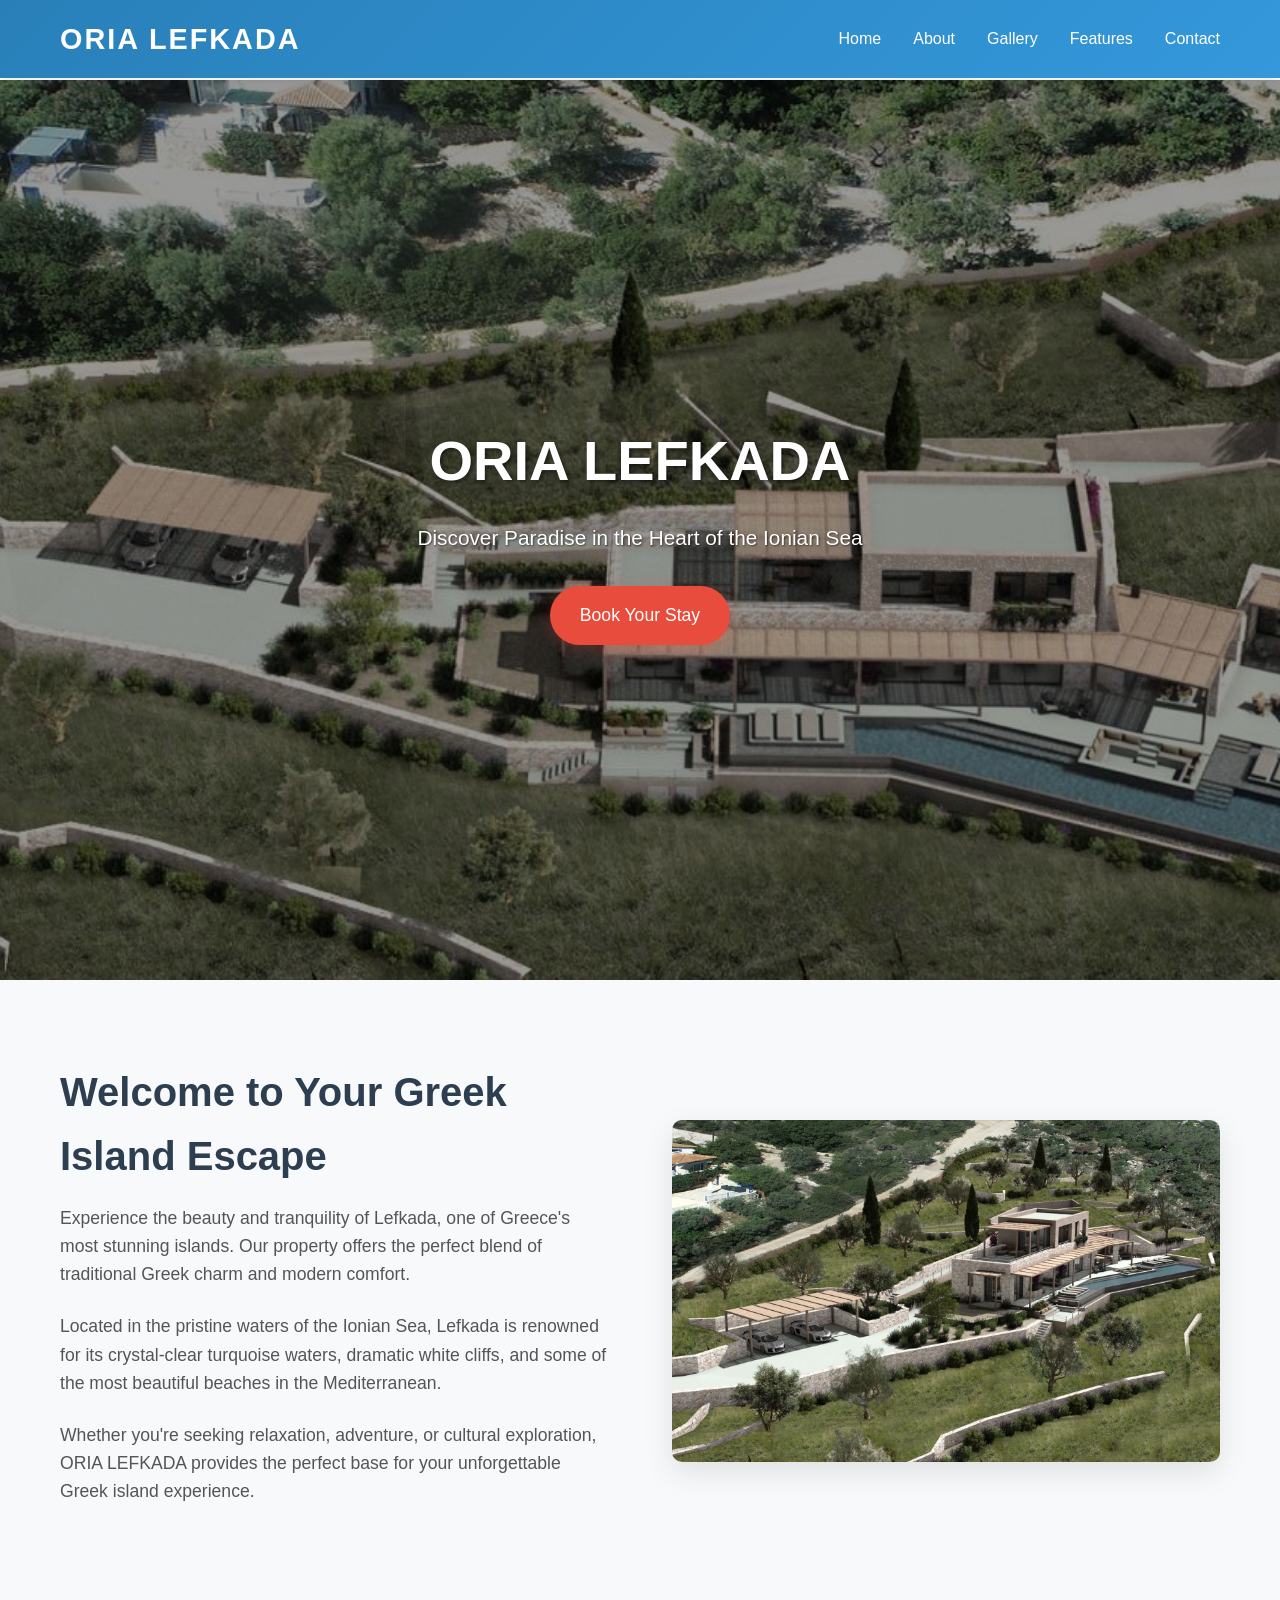
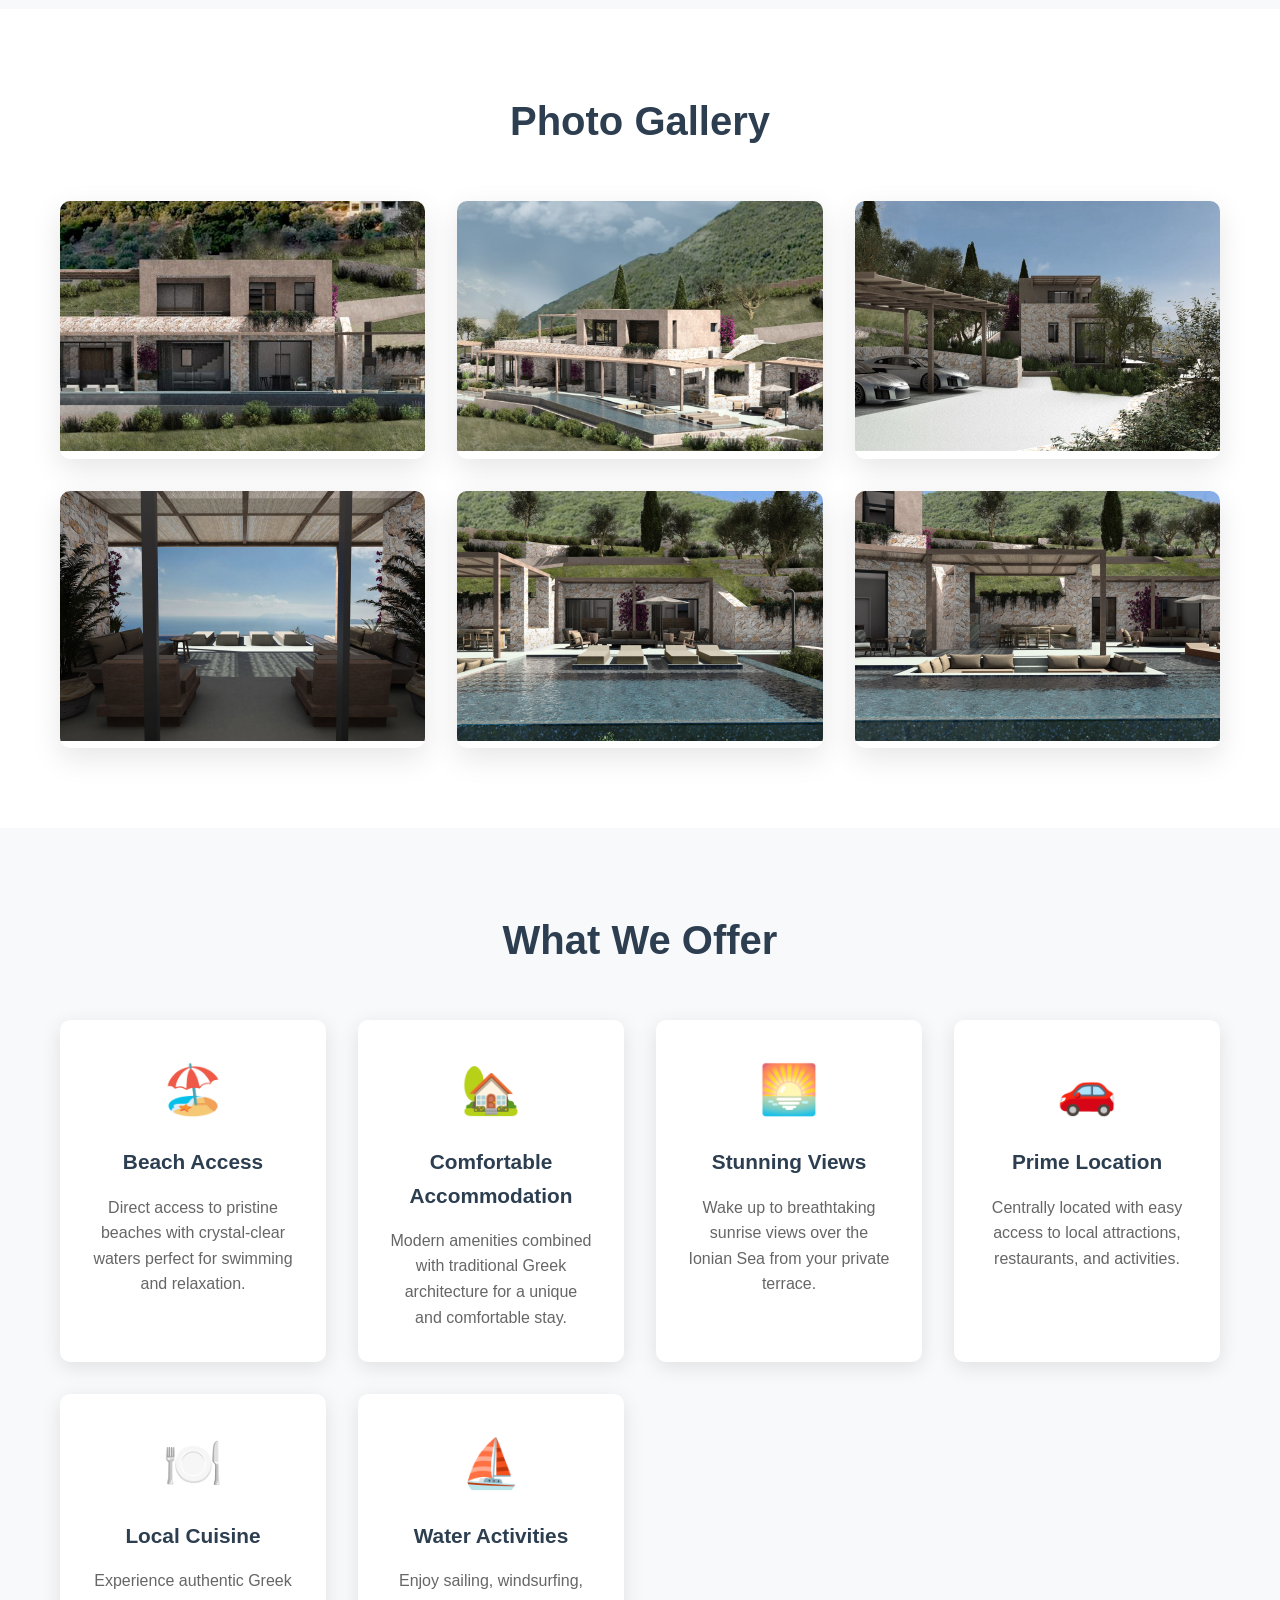
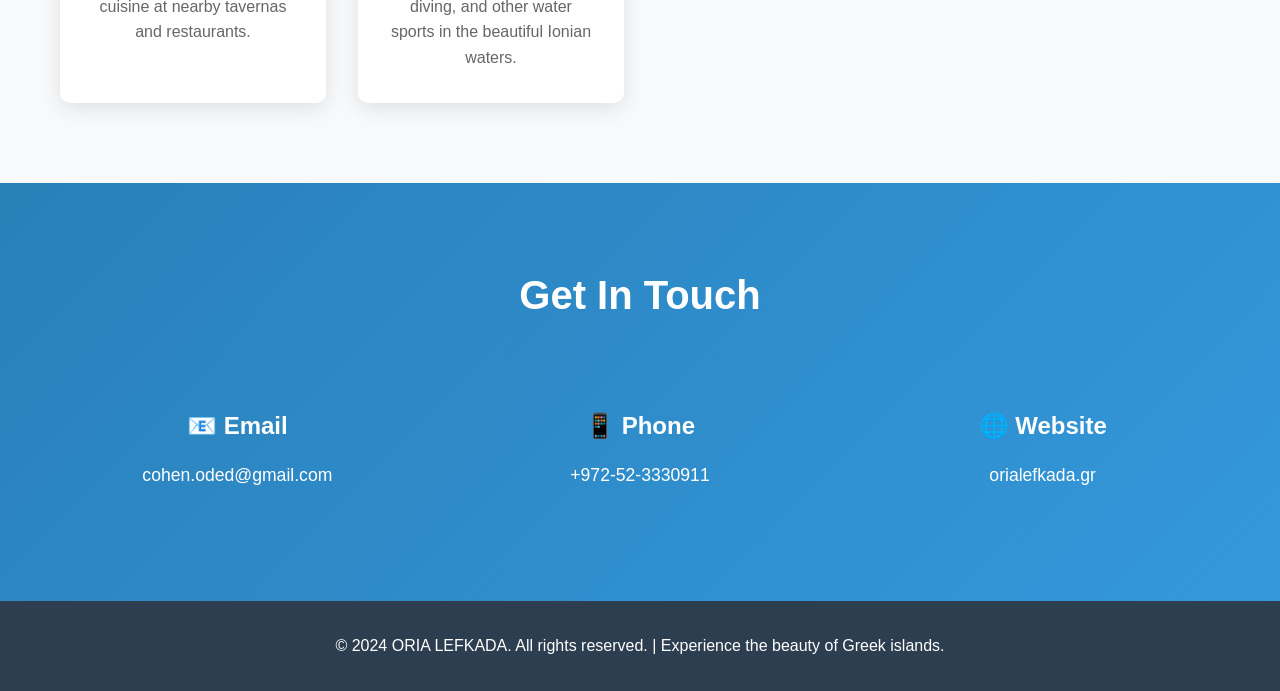
==== index.html @ 47e0e0fc "Added site" ====
<!DOCTYPE html>
<html lang="en">
<head>
    <meta charset="UTF-8">
    <meta name="viewport" content="width=device-width, initial-scale=1.0">
    <title>ORIA LEFKADA - Your Dream Greek Island Getaway</title>
    <style>
        * {
            margin: 0;
            padding: 0;
            box-sizing: border-box;
        }

        body {
            font-family: 'Arial', sans-serif;
            line-height: 1.6;
            color: #333;
        }

        .container {
            max-width: 1200px;
            margin: 0 auto;
            padding: 0 20px;
        }

        /* Header */
        header {
            background: linear-gradient(135deg, #2980b9, #3498db);
            color: white;
            padding: 1rem 0;
            position: fixed;
            width: 100%;
            top: 0;
            z-index: 1000;
            box-shadow: 0 2px 10px rgba(0,0,0,0.1);
        }

        nav {
            display: flex;
            justify-content: space-between;
            align-items: center;
        }

        .logo {
            font-size: 1.8rem;
            font-weight: bold;
            letter-spacing: 2px;
        }

        .nav-links {
            display: flex;
            list-style: none;
            gap: 2rem;
        }

        .nav-links a {
            color: white;
            text-decoration: none;
            transition: opacity 0.3s;
        }

        .nav-links a:hover {
            opacity: 0.8;
        }

        /* Hero Section */
        .hero {
            background: linear-gradient(rgba(0,0,0,0.4), rgba(0,0,0,0.4)), url('images/Image1.jpg');
            background-size: cover;
            background-position: center;
            height: 100vh;
            display: flex;
            align-items: center;
            justify-content: center;
            text-align: center;
            color: white;
            margin-top: 80px;
        }

        .hero-content h1 {
            font-size: 3.5rem;
            margin-bottom: 1rem;
            text-shadow: 2px 2px 4px rgba(0,0,0,0.5);
        }

        .hero-content p {
            font-size: 1.3rem;
            margin-bottom: 2rem;
            text-shadow: 1px 1px 2px rgba(0,0,0,0.5);
        }

        .cta-button {
            display: inline-block;
            background: #e74c3c;
            color: white;
            padding: 15px 30px;
            text-decoration: none;
            border-radius: 50px;
            font-size: 1.1rem;
            transition: all 0.3s;
            box-shadow: 0 4px 15px rgba(231, 76, 60, 0.3);
        }

        .cta-button:hover {
            background: #c0392b;
            transform: translateY(-2px);
            box-shadow: 0 6px 20px rgba(231, 76, 60, 0.4);
        }

        /* About Section */
        .about {
            padding: 80px 0;
            background: #f8f9fa;
        }

        .about-content {
            display: grid;
            grid-template-columns: 1fr 1fr;
            gap: 4rem;
            align-items: center;
        }

        .about-text h2 {
            font-size: 2.5rem;
            margin-bottom: 1rem;
            color: #2c3e50;
        }

        .about-text p {
            font-size: 1.1rem;
            margin-bottom: 1.5rem;
            color: #555;
        }

        .about-image img {
            width: 100%;
            border-radius: 10px;
            box-shadow: 0 10px 30px rgba(0,0,0,0.1);
        }

        /* Gallery Section */
        .gallery {
            padding: 80px 0;
        }

        .gallery h2 {
            text-align: center;
            font-size: 2.5rem;
            margin-bottom: 3rem;
            color: #2c3e50;
        }

        .gallery-grid {
            display: grid;
            grid-template-columns: repeat(auto-fit, minmax(300px, 1fr));
            gap: 2rem;
        }

        .gallery-item {
            position: relative;
            overflow: hidden;
            border-radius: 10px;
            box-shadow: 0 10px 30px rgba(0,0,0,0.1);
            transition: transform 0.3s;
        }

        .gallery-item:hover {
            transform: translateY(-5px);
        }

        .gallery-item img {
            width: 100%;
            height: 250px;
            object-fit: cover;
        }

        /* Features Section */
        .features {
            padding: 80px 0;
            background: #f8f9fa;
        }

        .features h2 {
            text-align: center;
            font-size: 2.5rem;
            margin-bottom: 3rem;
            color: #2c3e50;
        }

        .features-grid {
            display: grid;
            grid-template-columns: repeat(auto-fit, minmax(250px, 1fr));
            gap: 2rem;
        }

        .feature-card {
            text-align: center;
            padding: 2rem;
            background: white;
            border-radius: 10px;
            box-shadow: 0 5px 20px rgba(0,0,0,0.1);
            transition: transform 0.3s;
        }

        .feature-card:hover {
            transform: translateY(-5px);
        }

        .feature-icon {
            font-size: 3rem;
            margin-bottom: 1rem;
        }

        .feature-card h3 {
            font-size: 1.3rem;
            margin-bottom: 1rem;
            color: #2c3e50;
        }

        .feature-card p {
            color: #666;
        }

        /* Contact Section */
        .contact {
            padding: 80px 0;
            background: linear-gradient(135deg, #2980b9, #3498db);
            color: white;
        }

        .contact h2 {
            text-align: center;
            font-size: 2.5rem;
            margin-bottom: 3rem;
        }

        .contact-content {
            display: grid;
            grid-template-columns: repeat(auto-fit, minmax(300px, 1fr));
            gap: 3rem;
            text-align: center;
        }

        .contact-item {
            padding: 2rem;
        }

        .contact-item h3 {
            font-size: 1.5rem;
            margin-bottom: 1rem;
        }

        .contact-item p {
            font-size: 1.1rem;
        }

        .contact-item a {
            color: white;
            text-decoration: none;
        }

        .contact-item a:hover {
            text-decoration: underline;
        }

        /* Footer */
        footer {
            background: #2c3e50;
            color: white;
            text-align: center;
            padding: 2rem 0;
        }

        /* Responsive Design */
        @media (max-width: 768px) {
            .nav-links {
                display: none;
            }

            .hero-content h1 {
                font-size: 2.5rem;
            }

            .hero-content p {
                font-size: 1.1rem;
            }

            .about-content {
                grid-template-columns: 1fr;
                gap: 2rem;
            }

            .gallery-grid {
                grid-template-columns: 1fr;
            }

            .features-grid {
                grid-template-columns: 1fr;
            }

            .contact-content {
                grid-template-columns: 1fr;
            }
        }

        /* Smooth Scrolling */
        html {
            scroll-behavior: smooth;
        }
    </style>
</head>
<body>
    <!-- Header -->
    <header>
        <nav class="container">
            <div class="logo">ORIA LEFKADA</div>
            <ul class="nav-links">
                <li><a href="#home">Home</a></li>
                <li><a href="#about">About</a></li>
                <li><a href="#gallery">Gallery</a></li>
                <li><a href="#features">Features</a></li>
                <li><a href="#contact">Contact</a></li>
            </ul>
        </nav>
    </header>

    <!-- Hero Section -->
    <section id="home" class="hero">
        <div class="hero-content">
            <h1>ORIA LEFKADA</h1>
            <p>Discover Paradise in the Heart of the Ionian Sea</p>
            <a href="#contact" class="cta-button">Book Your Stay</a>
        </div>
    </section>

    <!-- About Section -->
    <section id="about" class="about">
        <div class="container">
            <div class="about-content">
                <div class="about-text">
                    <h2>Welcome to Your Greek Island Escape</h2>
                    <p>Experience the beauty and tranquility of Lefkada, one of Greece's most stunning islands. Our property offers the perfect blend of traditional Greek charm and modern comfort.</p>
                    <p>Located in the pristine waters of the Ionian Sea, Lefkada is renowned for its crystal-clear turquoise waters, dramatic white cliffs, and some of the most beautiful beaches in the Mediterranean.</p>
                    <p>Whether you're seeking relaxation, adventure, or cultural exploration, ORIA LEFKADA provides the perfect base for your unforgettable Greek island experience.</p>
                </div>
                <div class="about-image">
                    <img src="images/Image2.jpg" alt="Beautiful view of Lefkada">
                </div>
            </div>
        </div>
    </section>

    <!-- Gallery Section -->
    <section id="gallery" class="gallery">
        <div class="container">
            <h2>Photo Gallery</h2>
            <div class="gallery-grid">
                <div class="gallery-item">
                    <img src="images/Image3.jpg" alt="Property exterior">
                </div>
                <div class="gallery-item">
                    <img src="images/Image4.jpg" alt="Interior view">
                </div>
                <div class="gallery-item">
                    <img src="images/Image5.jpg" alt="Beach view">
                </div>
                <div class="gallery-item">
                    <img src="images/Image6.jpg" alt="Sunset view">
                </div>
                <div class="gallery-item">
                    <img src="images/Image7.jpg" alt="Terrace area">
                </div>
                <div class="gallery-item">
                    <img src="images/Image8.jpg" alt="Local attractions">
                </div>
            </div>
        </div>
    </section>

    <!-- Features Section -->
    <section id="features" class="features">
        <div class="container">
            <h2>What We Offer</h2>
            <div class="features-grid">
                <div class="feature-card">
                    <div class="feature-icon">🏖️</div>
                    <h3>Beach Access</h3>
                    <p>Direct access to pristine beaches with crystal-clear waters perfect for swimming and relaxation.</p>
                </div>
                <div class="feature-card">
                    <div class="feature-icon">🏡</div>
                    <h3>Comfortable Accommodation</h3>
                    <p>Modern amenities combined with traditional Greek architecture for a unique and comfortable stay.</p>
                </div>
                <div class="feature-card">
                    <div class="feature-icon">🌅</div>
                    <h3>Stunning Views</h3>
                    <p>Wake up to breathtaking sunrise views over the Ionian Sea from your private terrace.</p>
                </div>
                <div class="feature-card">
                    <div class="feature-icon">🚗</div>
                    <h3>Prime Location</h3>
                    <p>Centrally located with easy access to local attractions, restaurants, and activities.</p>
                </div>
                <div class="feature-card">
                    <div class="feature-icon">🍽️</div>
                    <h3>Local Cuisine</h3>
                    <p>Experience authentic Greek cuisine at nearby tavernas and restaurants.</p>
                </div>
                <div class="feature-card">
                    <div class="feature-icon">⛵</div>
                    <h3>Water Activities</h3>
                    <p>Enjoy sailing, windsurfing, diving, and other water sports in the beautiful Ionian waters.</p>
                </div>
            </div>
        </div>
    </section>

    <!-- Contact Section -->
    <section id="contact" class="contact">
        <div class="container">
            <h2>Get In Touch</h2>
            <div class="contact-content">
                <div class="contact-item">
                    <h3>📧 Email</h3>
                    <p><a href="mailto:cohen.oded@gmail.com">cohen.oded@gmail.com</a></p>
                </div>
                <div class="contact-item">
                    <h3>📱 Phone</h3>
                    <p><a href="tel:+972523330911">+972-52-3330911</a></p>
                </div>
                <div class="contact-item">
                    <h3>🌐 Website</h3>
                    <p><a href="https://orialefkada.gr">orialefkada.gr</a></p>
                </div>
            </div>
        </div>
    </section>

    <!-- Footer -->
    <footer>
        <div class="container">
            <p>&copy; 2024 ORIA LEFKADA. All rights reserved. | Experience the beauty of Greek islands.</p>
        </div>
    </footer>

    <script>
        // Smooth scrolling for navigation links
        document.querySelectorAll('a[href^="#"]').forEach(anchor => {
            anchor.addEventListener('click', function (e) {
                e.preventDefault();
                document.querySelector(this.getAttribute('href')).scrollIntoView({
                    behavior: 'smooth'
                });
            });
        });

        // Add scroll effect to header
        window.addEventListener('scroll', function() {
            const header = document.querySelector('header');
            if (window.scrollY > 100) {
                header.style.background = 'rgba(41, 128, 185, 0.95)';
            } else {
                header.style.background = 'linear-gradient(135deg, #2980b9, #3498db)';
            }
        });
    </script>
</body>
</html>
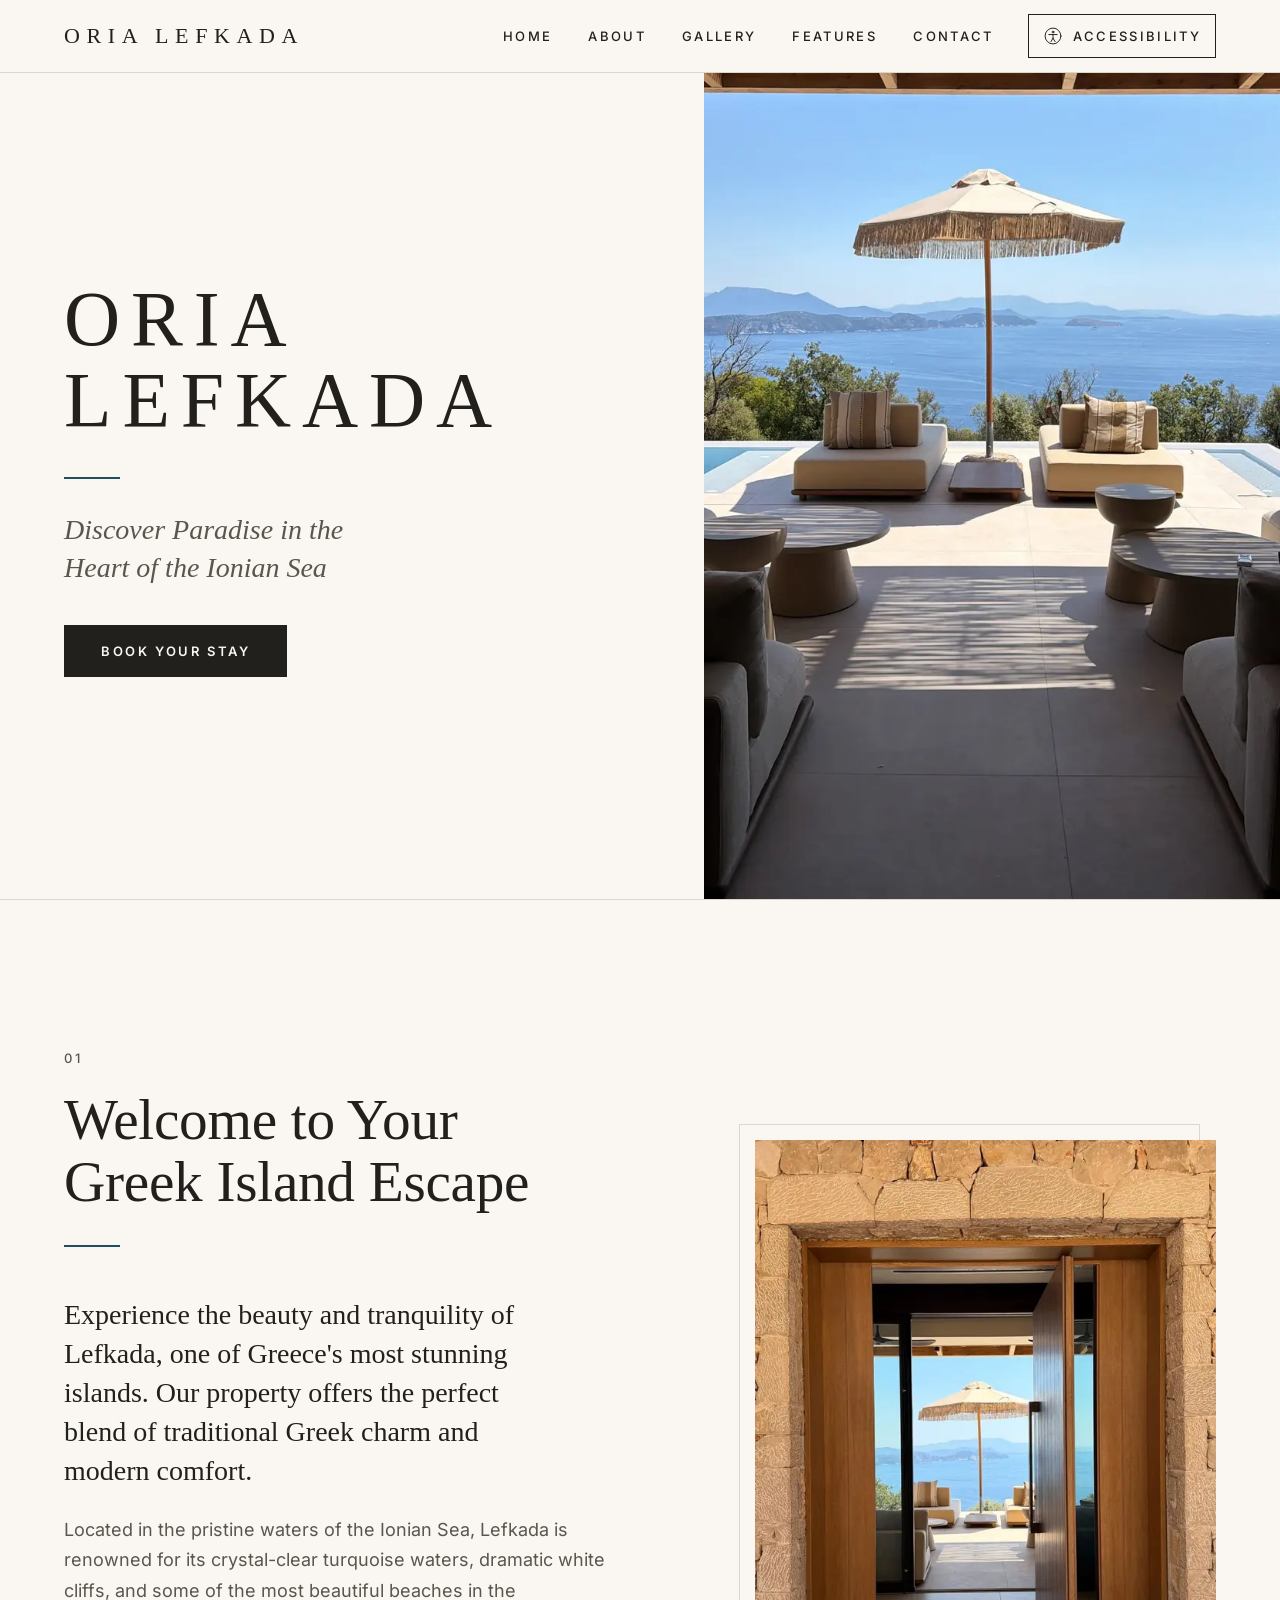
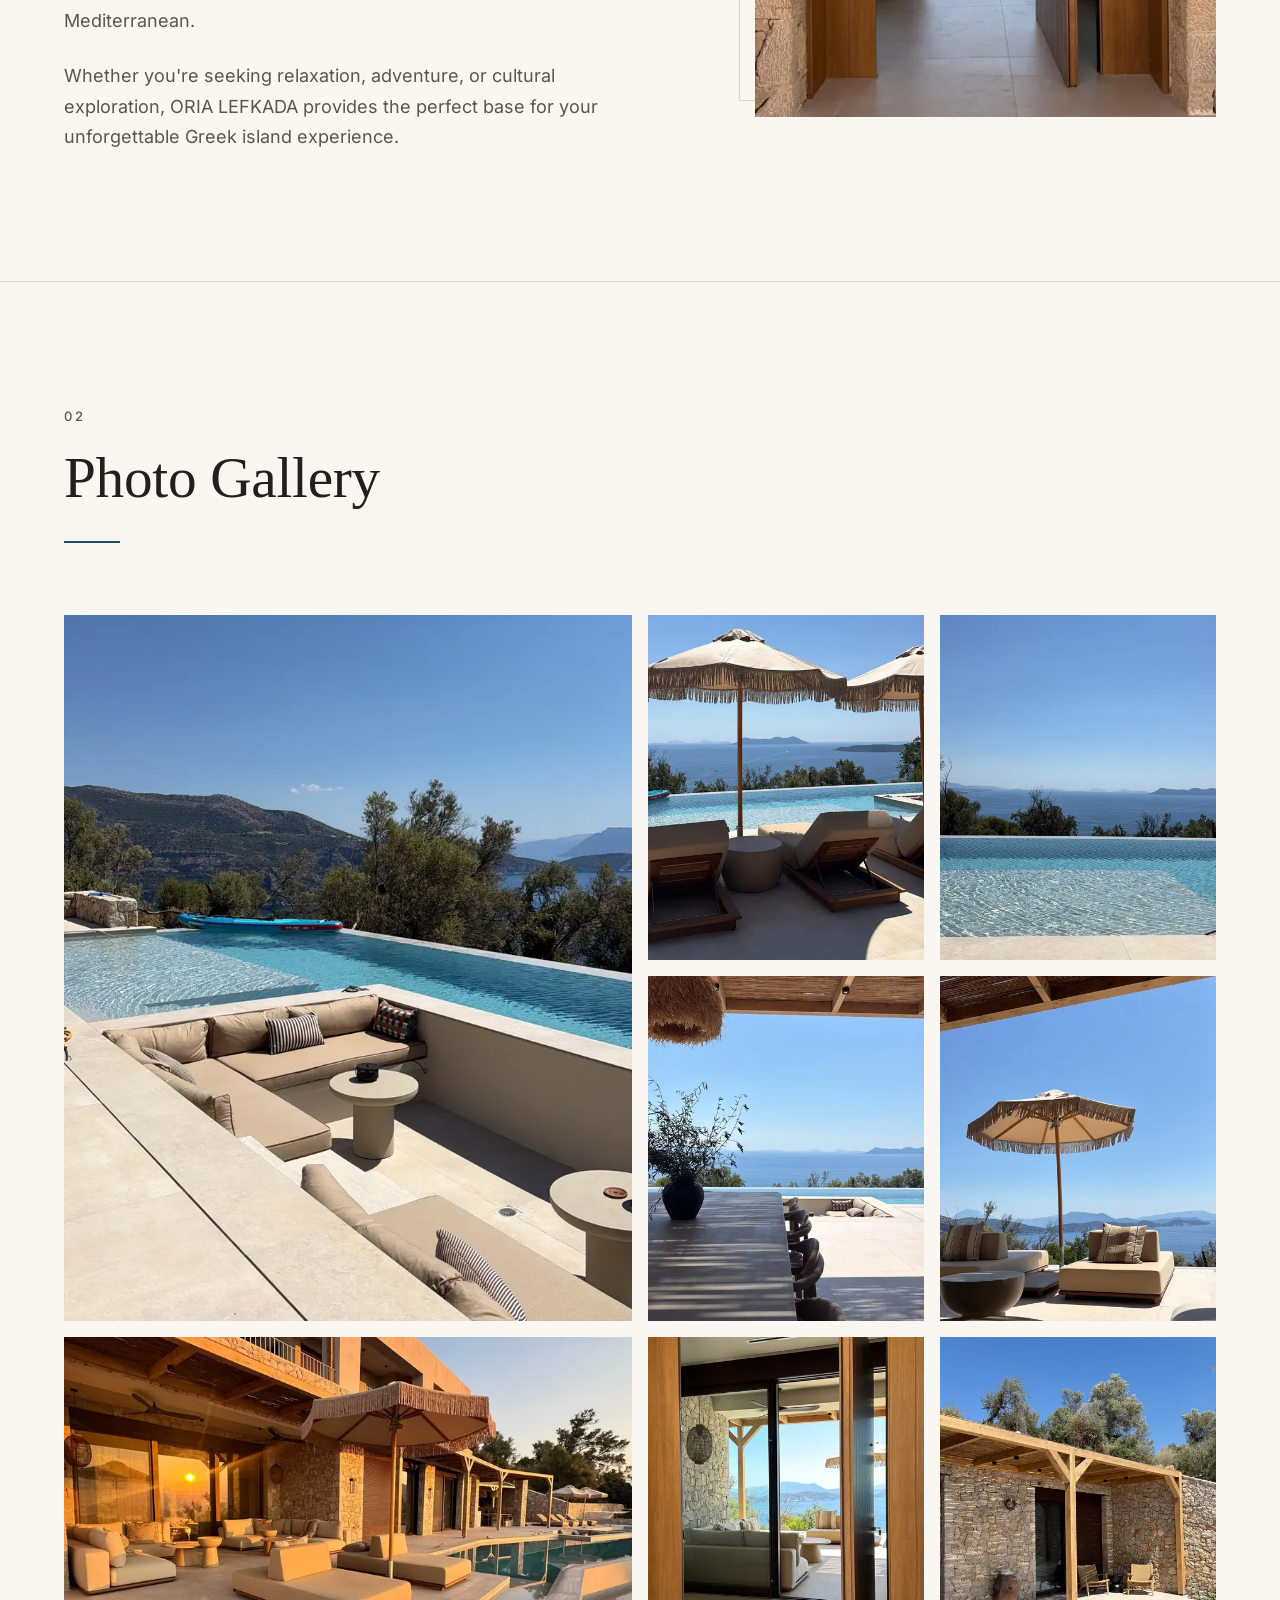
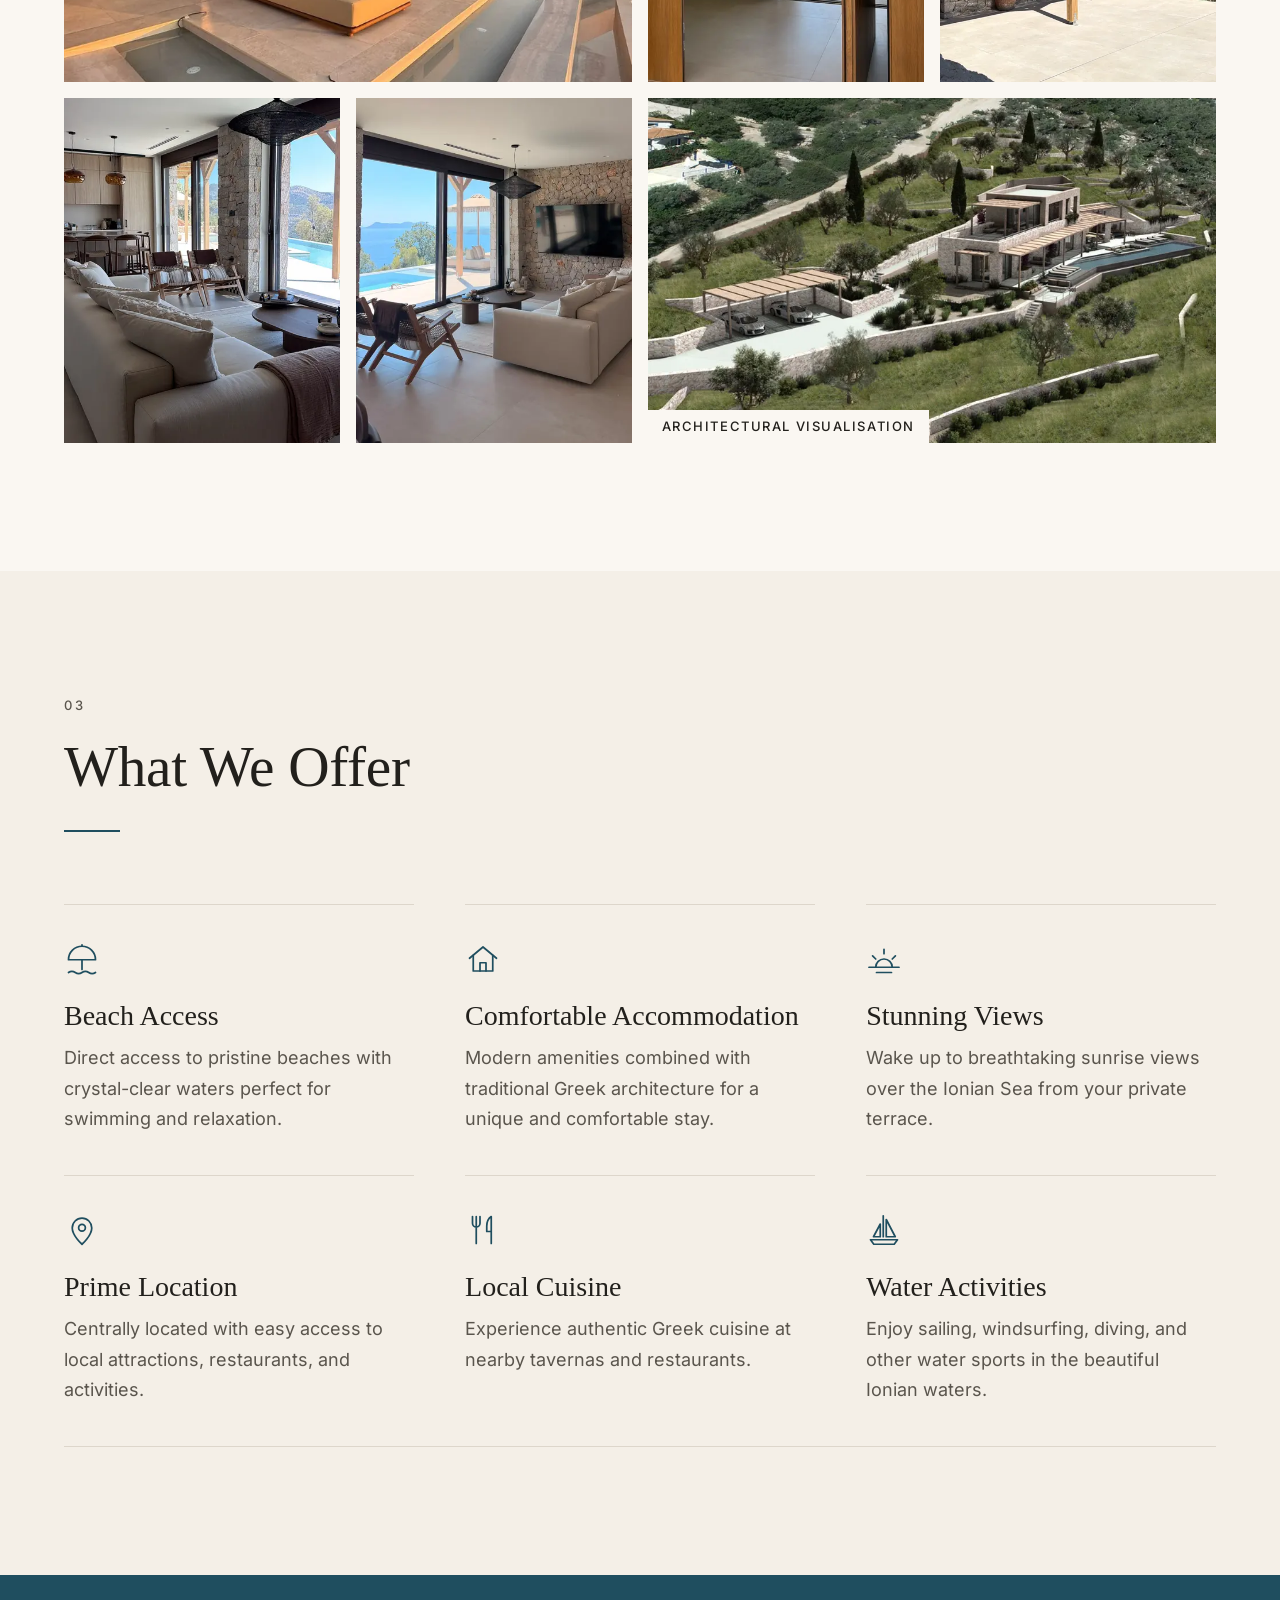
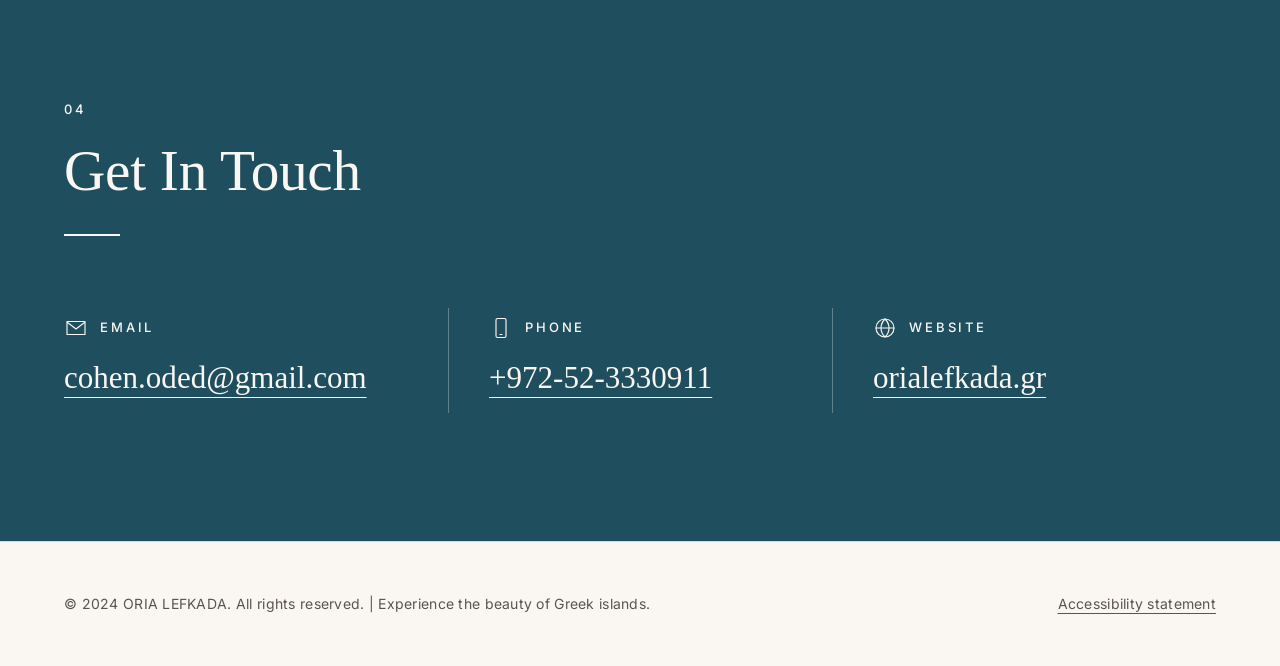
==== commit c09d6feb: "Redesign site and make it WCAG 2.1 AA accessible Visual redesign (editorial look, split hero) using " ====
--- a/index.html
+++ b/index.html
@@ -2,468 +2,432 @@
 <html lang="en">
 <head>
     <meta charset="UTF-8">
-    <meta name="viewport" content="width=device-width, initial-scale=1.0">
+    <meta name="viewport" content="width=device-width, initial-scale=1">
     <title>ORIA LEFKADA - Your Dream Greek Island Getaway</title>
-    <style>
-        * {
-            margin: 0;
-            padding: 0;
-            box-sizing: border-box;
-        }
-
-        body {
-            font-family: 'Arial', sans-serif;
-            line-height: 1.6;
-            color: #333;
-        }
-
-        .container {
-            max-width: 1200px;
-            margin: 0 auto;
-            padding: 0 20px;
-        }
-
-        /* Header */
-        header {
-            background: linear-gradient(135deg, #2980b9, #3498db);
-            color: white;
-            padding: 1rem 0;
-            position: fixed;
-            width: 100%;
-            top: 0;
-            z-index: 1000;
-            box-shadow: 0 2px 10px rgba(0,0,0,0.1);
-        }
-
-        nav {
-            display: flex;
-            justify-content: space-between;
-            align-items: center;
-        }
-
-        .logo {
-            font-size: 1.8rem;
-            font-weight: bold;
-            letter-spacing: 2px;
-        }
-
-        .nav-links {
-            display: flex;
-            list-style: none;
-            gap: 2rem;
-        }
-
-        .nav-links a {
-            color: white;
-            text-decoration: none;
-            transition: opacity 0.3s;
-        }
-
-        .nav-links a:hover {
-            opacity: 0.8;
-        }
-
-        /* Hero Section */
-        .hero {
-            background: linear-gradient(rgba(0,0,0,0.4), rgba(0,0,0,0.4)), url('images/Image1.jpg');
-            background-size: cover;
-            background-position: center;
-            height: 100vh;
-            display: flex;
-            align-items: center;
-            justify-content: center;
-            text-align: center;
-            color: white;
-            margin-top: 80px;
-        }
-
-        .hero-content h1 {
-            font-size: 3.5rem;
-            margin-bottom: 1rem;
-            text-shadow: 2px 2px 4px rgba(0,0,0,0.5);
-        }
-
-        .hero-content p {
-            font-size: 1.3rem;
-            margin-bottom: 2rem;
-            text-shadow: 1px 1px 2px rgba(0,0,0,0.5);
-        }
-
-        .cta-button {
-            display: inline-block;
-            background: #e74c3c;
-            color: white;
-            padding: 15px 30px;
-            text-decoration: none;
-            border-radius: 50px;
-            font-size: 1.1rem;
-            transition: all 0.3s;
-            box-shadow: 0 4px 15px rgba(231, 76, 60, 0.3);
-        }
-
-        .cta-button:hover {
-            background: #c0392b;
-            transform: translateY(-2px);
-            box-shadow: 0 6px 20px rgba(231, 76, 60, 0.4);
-        }
-
-        /* About Section */
-        .about {
-            padding: 80px 0;
-            background: #f8f9fa;
-        }
-
-        .about-content {
-            display: grid;
-            grid-template-columns: 1fr 1fr;
-            gap: 4rem;
-            align-items: center;
-        }
-
-        .about-text h2 {
-            font-size: 2.5rem;
-            margin-bottom: 1rem;
-            color: #2c3e50;
-        }
-
-        .about-text p {
-            font-size: 1.1rem;
-            margin-bottom: 1.5rem;
-            color: #555;
-        }
-
-        .about-image img {
-            width: 100%;
-            border-radius: 10px;
-            box-shadow: 0 10px 30px rgba(0,0,0,0.1);
-        }
-
-        /* Gallery Section */
-        .gallery {
-            padding: 80px 0;
-        }
-
-        .gallery h2 {
-            text-align: center;
-            font-size: 2.5rem;
-            margin-bottom: 3rem;
-            color: #2c3e50;
-        }
-
-        .gallery-grid {
-            display: grid;
-            grid-template-columns: repeat(auto-fit, minmax(300px, 1fr));
-            gap: 2rem;
-        }
-
-        .gallery-item {
-            position: relative;
-            overflow: hidden;
-            border-radius: 10px;
-            box-shadow: 0 10px 30px rgba(0,0,0,0.1);
-            transition: transform 0.3s;
-        }
-
-        .gallery-item:hover {
-            transform: translateY(-5px);
-        }
-
-        .gallery-item img {
-            width: 100%;
-            height: 250px;
-            object-fit: cover;
-        }
-
-        /* Features Section */
-        .features {
-            padding: 80px 0;
-            background: #f8f9fa;
-        }
-
-        .features h2 {
-            text-align: center;
-            font-size: 2.5rem;
-            margin-bottom: 3rem;
-            color: #2c3e50;
-        }
-
-        .features-grid {
-            display: grid;
-            grid-template-columns: repeat(auto-fit, minmax(250px, 1fr));
-            gap: 2rem;
-        }
-
-        .feature-card {
-            text-align: center;
-            padding: 2rem;
-            background: white;
-            border-radius: 10px;
-            box-shadow: 0 5px 20px rgba(0,0,0,0.1);
-            transition: transform 0.3s;
-        }
-
-        .feature-card:hover {
-            transform: translateY(-5px);
-        }
-
-        .feature-icon {
-            font-size: 3rem;
-            margin-bottom: 1rem;
-        }
-
-        .feature-card h3 {
-            font-size: 1.3rem;
-            margin-bottom: 1rem;
-            color: #2c3e50;
-        }
-
-        .feature-card p {
-            color: #666;
-        }
-
-        /* Contact Section */
-        .contact {
-            padding: 80px 0;
-            background: linear-gradient(135deg, #2980b9, #3498db);
-            color: white;
-        }
-
-        .contact h2 {
-            text-align: center;
-            font-size: 2.5rem;
-            margin-bottom: 3rem;
-        }
-
-        .contact-content {
-            display: grid;
-            grid-template-columns: repeat(auto-fit, minmax(300px, 1fr));
-            gap: 3rem;
-            text-align: center;
-        }
-
-        .contact-item {
-            padding: 2rem;
-        }
-
-        .contact-item h3 {
-            font-size: 1.5rem;
-            margin-bottom: 1rem;
-        }
-
-        .contact-item p {
-            font-size: 1.1rem;
-        }
-
-        .contact-item a {
-            color: white;
-            text-decoration: none;
-        }
-
-        .contact-item a:hover {
-            text-decoration: underline;
-        }
-
-        /* Footer */
-        footer {
-            background: #2c3e50;
-            color: white;
-            text-align: center;
-            padding: 2rem 0;
-        }
-
-        /* Responsive Design */
-        @media (max-width: 768px) {
-            .nav-links {
-                display: none;
-            }
-
-            .hero-content h1 {
-                font-size: 2.5rem;
-            }
-
-            .hero-content p {
-                font-size: 1.1rem;
-            }
-
-            .about-content {
-                grid-template-columns: 1fr;
-                gap: 2rem;
-            }
-
-            .gallery-grid {
-                grid-template-columns: 1fr;
-            }
-
-            .features-grid {
-                grid-template-columns: 1fr;
-            }
-
-            .contact-content {
-                grid-template-columns: 1fr;
-            }
-        }
-
-        /* Smooth Scrolling */
-        html {
-            scroll-behavior: smooth;
-        }
-    </style>
+    <meta name="description" content="Experience the beauty and tranquility of Lefkada, one of Greece's most stunning islands. Our property offers the perfect blend of traditional Greek charm and modern comfort.">
+    <link rel="canonical" href="https://www.orialefkada.gr/">
+    <meta name="color-scheme" content="light">
+    <meta name="theme-color" content="#FAF7F2">
+
+    <meta property="og:type" content="website">
+    <meta property="og:url" content="https://www.orialefkada.gr/">
+    <meta property="og:title" content="ORIA LEFKADA - Your Dream Greek Island Getaway">
+    <meta property="og:description" content="Discover Paradise in the Heart of the Ionian Sea">
+    <meta property="og:image" content="https://www.orialefkada.gr/images/villa-pool-terrace-sunset-1200.jpg">
+    <meta property="og:image:alt" content="Two-storey stone villa at sunset with a covered lounge, daybeds under a fringed parasol and the pool terrace.">
+
+    <link rel="icon" href="favicon.svg" type="image/svg+xml">
+    <link rel="preload" href="fonts/cormorant-garamond-latin.woff2" as="font" type="font/woff2" crossorigin>
+    <link rel="preload" href="fonts/inter-latin.woff2" as="font" type="font/woff2" crossorigin>
+    <link rel="stylesheet" href="css/styles.css">
+
+    <!-- Runs before first paint: marks JS as available and restores saved accessibility options. -->
+    <script>
+        (function (root) {
+            root.classList.add('js');
+            try {
+                var saved = JSON.parse(localStorage.getItem('oria-a11y') || '{}');
+                ['text', 'contrast', 'underline', 'motion'].forEach(function (key) {
+                    if (saved[key] === true) { root.classList.add('a11y-' + key); }
+                });
+            } catch (e) { /* storage unavailable: defaults apply */ }
+        })(document.documentElement);
+    </script>
 </head>
 <body>
+    <a class="skip-link" href="#main">Skip to main content</a>
+
     <!-- Header -->
-    <header>
-        <nav class="container">
-            <div class="logo">ORIA LEFKADA</div>
-            <ul class="nav-links">
-                <li><a href="#home">Home</a></li>
-                <li><a href="#about">About</a></li>
-                <li><a href="#gallery">Gallery</a></li>
-                <li><a href="#features">Features</a></li>
-                <li><a href="#contact">Contact</a></li>
-            </ul>
-        </nav>
+    <header class="site-header">
+        <div class="container site-header__inner">
+            <a class="wordmark" href="#home">ORIA LEFKADA</a>
+
+            <nav class="site-nav" aria-label="Primary">
+                <button type="button" class="header-button nav-toggle" id="nav-toggle" aria-expanded="false" aria-controls="primary-menu">
+                    <span class="nav-toggle__label">Menu</span>
+                    <span class="nav-toggle__icon" aria-hidden="true"><span></span><span></span></span>
+                </button>
+                <ul class="nav-menu" id="primary-menu">
+                    <li><a href="#home">Home</a></li>
+                    <li><a href="#about">About</a></li>
+                    <li><a href="#gallery">Gallery</a></li>
+                    <li><a href="#features">Features</a></li>
+                    <li><a href="#contact">Contact</a></li>
+                </ul>
+            </nav>
+
+            <!-- Accessibility options -->
+            <button type="button" class="header-button a11y-toggle" id="a11y-toggle" aria-expanded="false" aria-controls="a11y-panel">
+                <svg class="icon" viewBox="0 0 24 24" aria-hidden="true" focusable="false">
+                    <circle cx="12" cy="12" r="9.5"/>
+                    <circle cx="12" cy="7.25" r="1.1"/>
+                    <path d="M7 10.25h10M12 10.25v4.5M12 14.75l-2.5 4M12 14.75l2.5 4"/>
+                </svg>
+                <span class="a11y-toggle__label">Accessibility</span>
+            </button>
+            <div class="a11y-panel" id="a11y-panel" role="group" aria-labelledby="a11y-panel-title" hidden>
+                <p class="a11y-panel__title" id="a11y-panel-title">Accessibility options</p>
+                <ul class="a11y-options" role="list">
+                    <li><button type="button" class="a11y-option" data-a11y="text" aria-pressed="false">Larger text <span class="a11y-option__state" aria-hidden="true">Off</span></button></li>
+                    <li><button type="button" class="a11y-option" data-a11y="contrast" aria-pressed="false">High contrast <span class="a11y-option__state" aria-hidden="true">Off</span></button></li>
+                    <li><button type="button" class="a11y-option" data-a11y="underline" aria-pressed="false">Underline links <span class="a11y-option__state" aria-hidden="true">Off</span></button></li>
+                    <li><button type="button" class="a11y-option" data-a11y="motion" aria-pressed="false">Stop animations <span class="a11y-option__state" aria-hidden="true">Off</span></button></li>
+                </ul>
+                <div class="a11y-panel__foot">
+                    <button type="button" class="a11y-reset" id="a11y-reset">Reset all</button>
+                    <a href="accessibility.html">Accessibility statement</a>
+                </div>
+            </div>
+        </div>
     </header>
 
-    <!-- Hero Section -->
-    <section id="home" class="hero">
-        <div class="hero-content">
-            <h1>ORIA LEFKADA</h1>
-            <p>Discover Paradise in the Heart of the Ionian Sea</p>
-            <a href="#contact" class="cta-button">Book Your Stay</a>
-        </div>
-    </section>
-
-    <!-- About Section -->
-    <section id="about" class="about">
-        <div class="container">
-            <div class="about-content">
-                <div class="about-text">
-                    <h2>Welcome to Your Greek Island Escape</h2>
-                    <p>Experience the beauty and tranquility of Lefkada, one of Greece's most stunning islands. Our property offers the perfect blend of traditional Greek charm and modern comfort.</p>
+    <main id="main" tabindex="-1">
+
+        <!-- Hero Section -->
+        <section id="home" class="hero" aria-labelledby="hero-title">
+            <div class="hero__content">
+                <h1 class="hero__title" id="hero-title">ORIA LEFKADA</h1>
+                <p class="hero__tagline">Discover Paradise in the Heart of the Ionian Sea</p>
+                <a href="#contact" class="button">Book Your Stay</a>
+            </div>
+            <div class="hero__media">
+                <picture>
+                    <source type="image/webp"
+                            srcset="images/terrace-daybeds-sea-view-480.webp 480w, images/terrace-daybeds-sea-view-800.webp 800w, images/terrace-daybeds-sea-view-1152.webp 1152w"
+                            sizes="(min-width: 56em) 45vw, 100vw">
+                    <img src="images/terrace-daybeds-sea-view-800.jpg"
+                         srcset="images/terrace-daybeds-sea-view-480.jpg 480w, images/terrace-daybeds-sea-view-800.jpg 800w, images/terrace-daybeds-sea-view-1152.jpg 1152w"
+                         sizes="(min-width: 56em) 45vw, 100vw"
+                         width="1152" height="1536" fetchpriority="high" decoding="async"
+                         alt="View from the covered terrace across two daybeds and a fringed parasol to the infinity pool, the sea and distant islands.">
+                </picture>
+            </div>
+        </section>
+
+        <!-- About Section -->
+        <section id="about" class="about" aria-labelledby="about-title">
+            <div class="container about__grid">
+                <div class="about__text">
+                    <span class="eyebrow" aria-hidden="true">01</span>
+                    <h2 class="section-title" id="about-title">Welcome to Your Greek Island Escape</h2>
+                    <p class="lead">Experience the beauty and tranquility of Lefkada, one of Greece's most stunning islands. Our property offers the perfect blend of traditional Greek charm and modern comfort.</p>
                     <p>Located in the pristine waters of the Ionian Sea, Lefkada is renowned for its crystal-clear turquoise waters, dramatic white cliffs, and some of the most beautiful beaches in the Mediterranean.</p>
                     <p>Whether you're seeking relaxation, adventure, or cultural exploration, ORIA LEFKADA provides the perfect base for your unforgettable Greek island experience.</p>
                 </div>
-                <div class="about-image">
-                    <img src="images/Image2.jpg" alt="Beautiful view of Lefkada">
-                </div>
-            </div>
+                <div class="about__media">
+                    <div class="about__frame">
+                        <picture>
+                            <source type="image/webp"
+                                    srcset="images/entrance-door-sea-view-600.webp 600w, images/entrance-door-sea-view-900.webp 900w"
+                                    sizes="(min-width: 56em) 35vw, 90vw">
+                            <img src="images/entrance-door-sea-view-600.jpg"
+                                 srcset="images/entrance-door-sea-view-600.jpg 600w, images/entrance-door-sea-view-900.jpg 900w"
+                                 sizes="(min-width: 56em) 35vw, 90vw"
+                                 width="900" height="1125" loading="lazy" decoding="async"
+                                 alt="Stone entrance with a tall timber door standing ajar, framing a view straight through the villa to a parasol and the sea.">
+                        </picture>
+                    </div>
+                </div>
+            </div>
+        </section>
+
+        <!-- Gallery Section -->
+        <section id="gallery" class="gallery" aria-labelledby="gallery-title">
+            <div class="container">
+                <div class="section-head">
+                    <span class="eyebrow" aria-hidden="true">02</span>
+                    <h2 class="section-title" id="gallery-title">Photo Gallery</h2>
+                </div>
+                <!-- Each tile links to the full photo; js/main.js upgrades the links to open an in-page viewer. -->
+                <ul class="mosaic" role="list" id="gallery-list">
+                    <li class="tile tile--big">
+                        <a class="tile__link" href="images/sunken-lounge-infinity-pool-full.jpg" data-width="1117" data-height="1843">
+                            <span class="visually-hidden">View larger photo: </span>
+                            <picture>
+                                <source type="image/webp" srcset="images/sunken-lounge-infinity-pool-480.webp 480w, images/sunken-lounge-infinity-pool-800.webp 800w, images/sunken-lounge-infinity-pool-1152.webp 1152w" sizes="(min-width: 48em) 50vw, 100vw">
+                                <img src="images/sunken-lounge-infinity-pool-800.jpg" srcset="images/sunken-lounge-infinity-pool-480.jpg 480w, images/sunken-lounge-infinity-pool-800.jpg 800w, images/sunken-lounge-infinity-pool-1152.jpg 1152w" sizes="(min-width: 48em) 50vw, 100vw"
+                                     width="800" height="999" loading="lazy" decoding="async"
+                                     alt="Sunken lounge with cushioned seating set into the infinity pool, overlooking olive trees, hills and the sea.">
+                            </picture>
+                        </a>
+                    </li>
+                    <li class="tile">
+                        <a class="tile__link" href="images/sun-loungers-infinity-pool-full.jpg" data-width="1014" data-height="1741">
+                            <span class="visually-hidden">View larger photo: </span>
+                            <picture>
+                                <source type="image/webp" srcset="images/sun-loungers-infinity-pool-480.webp 480w, images/sun-loungers-infinity-pool-800.webp 800w" sizes="(min-width: 48em) 25vw, 50vw">
+                                <img src="images/sun-loungers-infinity-pool-480.jpg" srcset="images/sun-loungers-infinity-pool-480.jpg 480w, images/sun-loungers-infinity-pool-800.jpg 800w" sizes="(min-width: 48em) 25vw, 50vw"
+                                     width="480" height="600" loading="lazy" decoding="async"
+                                     alt="Sun loungers under fringed parasols beside the infinity pool, facing the open sea and distant islands.">
+                            </picture>
+                        </a>
+                    </li>
+                    <li class="tile">
+                        <a class="tile__link" href="images/infinity-pool-edge-sea-full.jpg" data-width="1071" data-height="1741">
+                            <span class="visually-hidden">View larger photo: </span>
+                            <picture>
+                                <source type="image/webp" srcset="images/infinity-pool-edge-sea-480.webp 480w, images/infinity-pool-edge-sea-800.webp 800w" sizes="(min-width: 48em) 25vw, 50vw">
+                                <img src="images/infinity-pool-edge-sea-480.jpg" srcset="images/infinity-pool-edge-sea-480.jpg 480w, images/infinity-pool-edge-sea-800.jpg 800w" sizes="(min-width: 48em) 25vw, 50vw"
+                                     width="480" height="601" loading="lazy" decoding="async"
+                                     alt="Infinity pool edge merging with the blue sea and hazy islands under a clear sky.">
+                            </picture>
+                        </a>
+                    </li>
+                    <li class="tile">
+                        <a class="tile__link" href="images/outdoor-dining-pergola-sea-view-full.jpg" data-width="900" data-height="1600">
+                            <span class="visually-hidden">View larger photo: </span>
+                            <picture>
+                                <source type="image/webp" srcset="images/outdoor-dining-pergola-sea-view-480.webp 480w, images/outdoor-dining-pergola-sea-view-800.webp 800w" sizes="(min-width: 48em) 25vw, 50vw">
+                                <img src="images/outdoor-dining-pergola-sea-view-480.jpg" srcset="images/outdoor-dining-pergola-sea-view-480.jpg 480w, images/outdoor-dining-pergola-sea-view-800.jpg 800w" sizes="(min-width: 48em) 25vw, 50vw"
+                                     width="480" height="600" loading="lazy" decoding="async"
+                                     alt="Shaded outdoor dining table with carved wooden chairs under a reed pergola, looking across the pool to the sea.">
+                            </picture>
+                        </a>
+                    </li>
+                    <li class="tile">
+                        <a class="tile__link" href="images/daybeds-parasol-island-view-full.jpg" data-width="1152" data-height="1679">
+                            <span class="visually-hidden">View larger photo: </span>
+                            <picture>
+                                <source type="image/webp" srcset="images/daybeds-parasol-island-view-480.webp 480w, images/daybeds-parasol-island-view-800.webp 800w" sizes="(min-width: 48em) 25vw, 50vw">
+                                <img src="images/daybeds-parasol-island-view-480.jpg" srcset="images/daybeds-parasol-island-view-480.jpg 480w, images/daybeds-parasol-island-view-800.jpg 800w" sizes="(min-width: 48em) 25vw, 50vw"
+                                     width="480" height="600" loading="lazy" decoding="async"
+                                     alt="Daybeds with striped cushions under a fringed parasol, overlooking a bay, islands and distant mountains.">
+                            </picture>
+                        </a>
+                    </li>
+                    <li class="tile tile--wide">
+                        <a class="tile__link" href="images/villa-pool-terrace-sunset-full.jpg" data-width="1600" data-height="1000">
+                            <span class="visually-hidden">View larger photo: </span>
+                            <picture>
+                                <source type="image/webp" srcset="images/villa-pool-terrace-sunset-800.webp 800w, images/villa-pool-terrace-sunset-1200.webp 1200w, images/villa-pool-terrace-sunset-1600.webp 1600w" sizes="(min-width: 48em) 50vw, 100vw">
+                                <img src="images/villa-pool-terrace-sunset-800.jpg" srcset="images/villa-pool-terrace-sunset-800.jpg 800w, images/villa-pool-terrace-sunset-1200.jpg 1200w, images/villa-pool-terrace-sunset-1600.jpg 1600w" sizes="(min-width: 48em) 50vw, 100vw"
+                                     width="800" height="500" loading="lazy" decoding="async"
+                                     alt="Two-storey stone villa at sunset with a covered lounge, daybeds under a fringed parasol and the pool terrace.">
+                            </picture>
+                        </a>
+                    </li>
+                    <li class="tile">
+                        <a class="tile__link" href="images/front-door-terrace-view-full.jpg" data-width="1152" data-height="2048">
+                            <span class="visually-hidden">View larger photo: </span>
+                            <picture>
+                                <source type="image/webp" srcset="images/front-door-terrace-view-480.webp 480w, images/front-door-terrace-view-800.webp 800w" sizes="(min-width: 48em) 25vw, 50vw">
+                                <img src="images/front-door-terrace-view-480.jpg" srcset="images/front-door-terrace-view-480.jpg 480w, images/front-door-terrace-view-800.jpg 800w" sizes="(min-width: 48em) 25vw, 50vw"
+                                     width="480" height="600" loading="lazy" decoding="async"
+                                     alt="Open timber front door revealing the covered terrace lounge, a woven lantern and the sea beyond.">
+                            </picture>
+                        </a>
+                    </li>
+                    <li class="tile">
+                        <a class="tile__link" href="images/stone-wing-pergola-seating-full.jpg" data-width="1152" data-height="1639">
+                            <span class="visually-hidden">View larger photo: </span>
+                            <picture>
+                                <source type="image/webp" srcset="images/stone-wing-pergola-seating-480.webp 480w, images/stone-wing-pergola-seating-800.webp 800w" sizes="(min-width: 48em) 25vw, 50vw">
+                                <img src="images/stone-wing-pergola-seating-480.jpg" srcset="images/stone-wing-pergola-seating-480.jpg 480w, images/stone-wing-pergola-seating-800.jpg 800w" sizes="(min-width: 48em) 25vw, 50vw"
+                                     width="480" height="600" loading="lazy" decoding="async"
+                                     alt="Stone-walled wing with a timber pergola and two woven armchairs, olive trees behind.">
+                            </picture>
+                        </a>
+                    </li>
+                    <li class="tile">
+                        <a class="tile__link" href="images/living-room-kitchen-pool-view-full.jpg" data-width="1152" data-height="1843">
+                            <span class="visually-hidden">View larger photo: </span>
+                            <picture>
+                                <source type="image/webp" srcset="images/living-room-kitchen-pool-view-480.webp 480w, images/living-room-kitchen-pool-view-800.webp 800w" sizes="(min-width: 48em) 25vw, 50vw">
+                                <img src="images/living-room-kitchen-pool-view-480.jpg" srcset="images/living-room-kitchen-pool-view-480.jpg 480w, images/living-room-kitchen-pool-view-800.jpg 800w" sizes="(min-width: 48em) 25vw, 50vw"
+                                     width="480" height="600" loading="lazy" decoding="async"
+                                     alt="Open-plan living room with a cream sofa, woven armchairs and a stone column, the kitchen behind and the pool outside.">
+                            </picture>
+                        </a>
+                    </li>
+                    <li class="tile">
+                        <a class="tile__link" href="images/living-room-tv-sea-view-full.jpg" data-width="1152" data-height="1536">
+                            <span class="visually-hidden">View larger photo: </span>
+                            <picture>
+                                <source type="image/webp" srcset="images/living-room-tv-sea-view-480.webp 480w, images/living-room-tv-sea-view-800.webp 800w" sizes="(min-width: 48em) 25vw, 50vw">
+                                <img src="images/living-room-tv-sea-view-480.jpg" srcset="images/living-room-tv-sea-view-480.jpg 480w, images/living-room-tv-sea-view-800.jpg 800w" sizes="(min-width: 48em) 25vw, 50vw"
+                                     width="480" height="600" loading="lazy" decoding="async"
+                                     alt="Living room with a cream sofa, a wall-mounted TV on a stone wall and sliding glass doors to the pool and sea.">
+                            </picture>
+                        </a>
+                    </li>
+                    <li class="tile tile--wide">
+                        <a class="tile__link" href="images/villa-aerial-visualisation-full.jpg" data-width="1600" data-height="1000">
+                            <span class="visually-hidden">View larger image: </span>
+                            <picture>
+                                <source type="image/webp" srcset="images/villa-aerial-visualisation-800.webp 800w, images/villa-aerial-visualisation-1200.webp 1200w, images/villa-aerial-visualisation-1600.webp 1600w" sizes="(min-width: 48em) 50vw, 100vw">
+                                <img src="images/villa-aerial-visualisation-800.jpg" srcset="images/villa-aerial-visualisation-800.jpg 800w, images/villa-aerial-visualisation-1200.jpg 1200w, images/villa-aerial-visualisation-1600.jpg 1600w" sizes="(min-width: 48em) 50vw, 100vw"
+                                     width="800" height="500" loading="lazy" decoding="async"
+                                     alt="Computer-generated aerial view of the villa on its terraced hillside plot, with a pergola-covered carport, stone retaining walls, olive and cypress trees, and the pool terrace.">
+                            </picture>
+                            <span class="tile__tag">Architectural visualisation</span>
+                        </a>
+                    </li>
+                </ul>
+            </div>
+        </section>
+
+        <!-- Features Section -->
+        <section id="features" class="features" aria-labelledby="features-title">
+            <div class="container">
+                <div class="section-head">
+                    <span class="eyebrow" aria-hidden="true">03</span>
+                    <h2 class="section-title" id="features-title">What We Offer</h2>
+                </div>
+                <ul class="offer-list" role="list">
+                    <li class="offer">
+                        <svg class="icon" viewBox="0 0 24 24" aria-hidden="true" focusable="false">
+                            <path d="M3 12.5a9 9 0 0 1 18 0z"/>
+                            <path d="M12 3.5v-1M12 12.5V19"/>
+                            <path d="M3 21c1.5-1.1 3-1.1 4.5 0s3 1.1 4.5 0 3-1.1 4.5 0 3 1.1 4.5 0"/>
+                        </svg>
+                        <h3>Beach Access</h3>
+                        <p>Direct access to pristine beaches with crystal-clear waters perfect for swimming and relaxation.</p>
+                    </li>
+                    <li class="offer">
+                        <svg class="icon" viewBox="0 0 24 24" aria-hidden="true" focusable="false">
+                            <path d="M3 11.5 12 4l9 7.5"/>
+                            <path d="M5.5 9.5V20h13V9.5"/>
+                            <path d="M10 20v-5.5h4V20"/>
+                        </svg>
+                        <h3>Comfortable Accommodation</h3>
+                        <p>Modern amenities combined with traditional Greek architecture for a unique and comfortable stay.</p>
+                    </li>
+                    <li class="offer">
+                        <svg class="icon" viewBox="0 0 24 24" aria-hidden="true" focusable="false">
+                            <path d="M2 17.5h20"/>
+                            <path d="M6.5 17.5a5.5 5.5 0 0 1 11 0"/>
+                            <path d="M12 5.5v3M4.4 9.9l2.1 2.1M19.6 9.9l-2.1 2.1"/>
+                            <path d="M7 21h10"/>
+                        </svg>
+                        <h3>Stunning Views</h3>
+                        <p>Wake up to breathtaking sunrise views over the Ionian Sea from your private terrace.</p>
+                    </li>
+                    <li class="offer">
+                        <svg class="icon" viewBox="0 0 24 24" aria-hidden="true" focusable="false">
+                            <path d="M12 21.5s-6.5-5.8-6.5-10.9a6.5 6.5 0 0 1 13 0c0 5.1-6.5 10.9-6.5 10.9z"/>
+                            <circle cx="12" cy="10.5" r="2.25"/>
+                        </svg>
+                        <h3>Prime Location</h3>
+                        <p>Centrally located with easy access to local attractions, restaurants, and activities.</p>
+                    </li>
+                    <li class="offer">
+                        <svg class="icon" viewBox="0 0 24 24" aria-hidden="true" focusable="false">
+                            <path d="M5 3v4.5a2.5 2.5 0 0 0 5 0V3M7.5 3v18"/>
+                            <path d="M17.5 21V3c-2 1.3-3 3.7-3 6.5V13h3"/>
+                        </svg>
+                        <h3>Local Cuisine</h3>
+                        <p>Experience authentic Greek cuisine at nearby tavernas and restaurants.</p>
+                    </li>
+                    <li class="offer">
+                        <svg class="icon" viewBox="0 0 24 24" aria-hidden="true" focusable="false">
+                            <path d="M11.5 2.5v14"/>
+                            <path d="M13.5 5l6 11.5h-6z"/>
+                            <path d="M9.5 8l-4.5 8.5h4.5z"/>
+                            <path d="M3 18.5h18l-2.2 3H5.2z"/>
+                        </svg>
+                        <h3>Water Activities</h3>
+                        <p>Enjoy sailing, windsurfing, diving, and other water sports in the beautiful Ionian waters.</p>
+                    </li>
+                </ul>
+            </div>
+        </section>
+
+        <!-- Contact Section -->
+        <section id="contact" class="contact" aria-labelledby="contact-title">
+            <div class="container">
+                <div class="section-head">
+                    <span class="eyebrow" aria-hidden="true">04</span>
+                    <h2 class="section-title" id="contact-title">Get In Touch</h2>
+                </div>
+                <div class="contact-grid">
+                    <div class="contact-item">
+                        <h3>
+                            <svg class="icon" viewBox="0 0 24 24" aria-hidden="true" focusable="false">
+                                <rect x="3" y="5.5" width="18" height="13"/>
+                                <path d="M3.5 6.5 12 13l8.5-6.5"/>
+                            </svg>
+                            Email
+                        </h3>
+                        <p><a href="mailto:cohen.oded@gmail.com">cohen.oded@gmail.com</a></p>
+                    </div>
+                    <div class="contact-item">
+                        <h3>
+                            <svg class="icon" viewBox="0 0 24 24" aria-hidden="true" focusable="false">
+                                <rect x="7" y="2.5" width="10" height="19" rx="1.5"/>
+                                <path d="M11 18.5h2"/>
+                            </svg>
+                            Phone
+                        </h3>
+                        <p><a href="tel:+972523330911">+972-52-3330911</a></p>
+                    </div>
+                    <div class="contact-item">
+                        <h3>
+                            <svg class="icon" viewBox="0 0 24 24" aria-hidden="true" focusable="false">
+                                <circle cx="12" cy="12" r="9"/>
+                                <path d="M3 12h18"/>
+                                <path d="M12 3c2.7 2.6 4 5.6 4 9s-1.3 6.4-4 9c-2.7-2.6-4-5.6-4-9s1.3-6.4 4-9z"/>
+                            </svg>
+                            Website
+                        </h3>
+                        <p><a href="https://orialefkada.gr">orialefkada.gr</a></p>
+                    </div>
+                </div>
+            </div>
+        </section>
+
+    </main>
+
+    <!--
+        FUNDING BANNER SLOT — fill in once the programme's consultant supplies the assets.
+        1. Save the banner as images/funding-banner-en.jpg and the project PDF as docs/funding-en.pdf
+        2. Remove this comment wrapper (keep the <aside>), and write the banner's wording into the alt text.
+
+    <aside class="funding" aria-label="Programme funding">
+        <div class="container">
+            <a href="docs/funding-en.pdf">
+                <img src="images/funding-banner-en.jpg" width="600" height="120"
+                     alt="[Replace with the exact wording shown on the banner] (PDF)">
+            </a>
         </div>
-    </section>
-
-    <!-- Gallery Section -->
-    <section id="gallery" class="gallery">
-        <div class="container">
-            <h2>Photo Gallery</h2>
-            <div class="gallery-grid">
-                <div class="gallery-item">
-                    <img src="images/Image3.jpg" alt="Property exterior">
-                </div>
-                <div class="gallery-item">
-                    <img src="images/Image4.jpg" alt="Interior view">
-                </div>
-                <div class="gallery-item">
-                    <img src="images/Image5.jpg" alt="Beach view">
-                </div>
-                <div class="gallery-item">
-                    <img src="images/Image6.jpg" alt="Sunset view">
-                </div>
-                <div class="gallery-item">
-                    <img src="images/Image7.jpg" alt="Terrace area">
-                </div>
-                <div class="gallery-item">
-                    <img src="images/Image8.jpg" alt="Local attractions">
-                </div>
-            </div>
-        </div>
-    </section>
-
-    <!-- Features Section -->
-    <section id="features" class="features">
-        <div class="container">
-            <h2>What We Offer</h2>
-            <div class="features-grid">
-                <div class="feature-card">
-                    <div class="feature-icon">🏖️</div>
-                    <h3>Beach Access</h3>
-                    <p>Direct access to pristine beaches with crystal-clear waters perfect for swimming and relaxation.</p>
-                </div>
-                <div class="feature-card">
-                    <div class="feature-icon">🏡</div>
-                    <h3>Comfortable Accommodation</h3>
-                    <p>Modern amenities combined with traditional Greek architecture for a unique and comfortable stay.</p>
-                </div>
-                <div class="feature-card">
-                    <div class="feature-icon">🌅</div>
-                    <h3>Stunning Views</h3>
-                    <p>Wake up to breathtaking sunrise views over the Ionian Sea from your private terrace.</p>
-                </div>
-                <div class="feature-card">
-                    <div class="feature-icon">🚗</div>
-                    <h3>Prime Location</h3>
-                    <p>Centrally located with easy access to local attractions, restaurants, and activities.</p>
-                </div>
-                <div class="feature-card">
-                    <div class="feature-icon">🍽️</div>
-                    <h3>Local Cuisine</h3>
-                    <p>Experience authentic Greek cuisine at nearby tavernas and restaurants.</p>
-                </div>
-                <div class="feature-card">
-                    <div class="feature-icon">⛵</div>
-                    <h3>Water Activities</h3>
-                    <p>Enjoy sailing, windsurfing, diving, and other water sports in the beautiful Ionian waters.</p>
-                </div>
-            </div>
-        </div>
-    </section>
-
-    <!-- Contact Section -->
-    <section id="contact" class="contact">
-        <div class="container">
-            <h2>Get In Touch</h2>
-            <div class="contact-content">
-                <div class="contact-item">
-                    <h3>📧 Email</h3>
-                    <p><a href="mailto:cohen.oded@gmail.com">cohen.oded@gmail.com</a></p>
-                </div>
-                <div class="contact-item">
-                    <h3>📱 Phone</h3>
-                    <p><a href="tel:+972523330911">+972-52-3330911</a></p>
-                </div>
-                <div class="contact-item">
-                    <h3>🌐 Website</h3>
-                    <p><a href="https://orialefkada.gr">orialefkada.gr</a></p>
-                </div>
-            </div>
-        </div>
-    </section>
+    </aside>
+    -->
 
     <!-- Footer -->
-    <footer>
-        <div class="container">
+    <footer class="site-footer">
+        <div class="container site-footer__inner">
             <p>&copy; 2024 ORIA LEFKADA. All rights reserved. | Experience the beauty of Greek islands.</p>
+            <a href="accessibility.html">Accessibility statement</a>
+            <!--
+                REGISTRATION NUMBER SLOT — Greek law requires the ΜΗ.Τ.Ε. (or ΑΜΑ) number on the website.
+                Replace the label if needed and the zeros with the real number, then delete the word
+                "hidden" from the tag below. Do the same in accessibility.html.
+            -->
+            <p class="legal-id" hidden><span lang="el">ΜΗ.Τ.Ε.</span> 0000000000000</p>
         </div>
     </footer>
 
-    <script>
-        // Smooth scrolling for navigation links
-        document.querySelectorAll('a[href^="#"]').forEach(anchor => {
-            anchor.addEventListener('click', function (e) {
-                e.preventDefault();
-                document.querySelector(this.getAttribute('href')).scrollIntoView({
-                    behavior: 'smooth'
-                });
-            });
-        });
-
-        // Add scroll effect to header
-        window.addEventListener('scroll', function() {
-            const header = document.querySelector('header');
-            if (window.scrollY > 100) {
-                header.style.background = 'rgba(41, 128, 185, 0.95)';
-            } else {
-                header.style.background = 'linear-gradient(135deg, #2980b9, #3498db)';
-            }
-        });
-    </script>
+    <!-- Photo viewer, opened from the gallery by js/main.js -->
+    <dialog class="lightbox" id="lightbox" aria-label="Photo viewer">
+        <div class="lightbox__bar">
+            <p class="lightbox__count" id="lightbox-count" aria-live="polite" aria-atomic="true"></p>
+            <button type="button" class="lightbox__button" id="lightbox-close">
+                <svg class="icon" viewBox="0 0 24 24" aria-hidden="true" focusable="false"><path d="M5 5l14 14M19 5L5 19"/></svg>
+                Close
+            </button>
+        </div>
+        <div class="lightbox__stage" id="lightbox-stage"></div>
+        <div class="lightbox__nav">
+            <button type="button" class="lightbox__button" id="lightbox-prev">
+                <svg class="icon" viewBox="0 0 24 24" aria-hidden="true" focusable="false"><path d="M14.5 5l-7 7 7 7"/></svg>
+                Previous
+            </button>
+            <button type="button" class="lightbox__button" id="lightbox-next">
+                Next
+                <svg class="icon" viewBox="0 0 24 24" aria-hidden="true" focusable="false"><path d="M9.5 5l7 7-7 7"/></svg>
+            </button>
+        </div>
+    </dialog>
+
+    <script src="js/main.js" defer></script>
 </body>
 </html>
--- a/css/styles.css
+++ b/css/styles.css
@@ -0,0 +1,915 @@
+/* ==========================================================================
+   ORIA LEFKADA — site styles
+   Target: WCAG 2.1 AA. Contrast ratios (WCAG relative luminance, computed):
+     ink    #22201C on cream      #FAF7F2 ... 15.2:1
+     ink    #22201C on cream-deep #F4EFE7 ... 14.2:1
+     muted  #5A554D on cream      #FAF7F2 ...  6.9:1
+     muted  #5A554D on cream-deep #F4EFE7 ...  6.5:1
+     accent #1F4E5F on cream      #FAF7F2 ...  8.5:1
+     cream  #FAF7F2 on accent     #1F4E5F ...  8.5:1
+     cream  #FAF7F2 on ink        #22201C ... 15.2:1
+   --rule (#DDD6CB) is decorative only; every control boundary uses --ink.
+   All sizes are rem/em so text scales with the browser and the
+   "Larger text" accessibility option.
+   ========================================================================== */
+
+/* ---------- Fonts (self-hosted; SIL Open Font License) ---------- */
+@font-face {
+    font-family: "Cormorant Garamond";
+    font-style: normal;
+    font-weight: 400 600;
+    font-display: swap;
+    src: url("../fonts/cormorant-garamond-latin.woff2") format("woff2");
+    unicode-range: U+0000-00FF, U+0131, U+0152-0153, U+02BB-02BC, U+02C6, U+02DA, U+02DC, U+0304, U+0308, U+0329, U+2000-206F, U+20AC, U+2122, U+2191, U+2193, U+2212, U+2215, U+FEFF, U+FFFD;
+}
+@font-face {
+    font-family: "Cormorant Garamond";
+    font-style: italic;
+    font-weight: 400 500;
+    font-display: swap;
+    src: url("../fonts/cormorant-garamond-italic-latin.woff2") format("woff2");
+    unicode-range: U+0000-00FF, U+0131, U+0152-0153, U+02BB-02BC, U+02C6, U+02DA, U+02DC, U+0304, U+0308, U+0329, U+2000-206F, U+20AC, U+2122, U+2191, U+2193, U+2212, U+2215, U+FEFF, U+FFFD;
+}
+@font-face {
+    font-family: "Inter";
+    font-style: normal;
+    font-weight: 400 600;
+    font-display: swap;
+    src: url("../fonts/inter-latin.woff2") format("woff2");
+    unicode-range: U+0000-00FF, U+0131, U+0152-0153, U+02BB-02BC, U+02C6, U+02DA, U+02DC, U+0304, U+0308, U+0329, U+2000-206F, U+20AC, U+2122, U+2191, U+2193, U+2212, U+2215, U+FEFF, U+FFFD;
+}
+/* Only downloaded when Greek characters are on the page (e.g. the ΜΗ.Τ.Ε. number). */
+@font-face {
+    font-family: "Inter";
+    font-style: normal;
+    font-weight: 400 600;
+    font-display: swap;
+    src: url("../fonts/inter-greek.woff2") format("woff2");
+    unicode-range: U+0370-0377, U+037A-037F, U+0384-038A, U+038C, U+038E-03A1, U+03A3-03FF;
+}
+
+/* ---------- Tokens ---------- */
+:root {
+    --cream: #FAF7F2;
+    --cream-deep: #F4EFE7;
+    --ink: #22201C;
+    --muted: #5A554D;
+    --accent: #1F4E5F;
+    --rule: #DDD6CB;
+    --on-accent-rule: rgba(250, 247, 242, 0.3);
+
+    /* Cormorant Garamond has no Greek glyphs: Georgia covers them if a Greek page is added. */
+    --serif: "Cormorant Garamond", Georgia, "Times New Roman", serif;
+    --sans: "Inter", system-ui, -apple-system, "Segoe UI", Roboto, "Helvetica Neue", Arial, sans-serif;
+
+    --step-h1: clamp(2.75rem, 1.5rem + 4.2vw, 5.5rem);
+    --step-h2: clamp(2.25rem, 1.5rem + 2.6vw, 3.75rem);
+    --step-h3: clamp(1.5rem, 1.35rem + 0.5vw, 1.75rem);
+    --step-lead: clamp(1.375rem, 1.2rem + 0.7vw, 1.75rem);
+    --step-body: 1.125rem;
+    --step-label: 0.8125rem;
+
+    --gutter: clamp(1.25rem, 5vw, 4rem);
+    --section: clamp(5rem, 10vw, 9rem);
+    --container: 78rem;
+    --header-h: 4.5rem;
+    /* Actual header height; js/main.js keeps it in sync when the header wraps (zoom, large text). */
+    --header-offset: var(--header-h);
+}
+
+/* ---------- Accessibility options (set on <html> by js/main.js) ---------- */
+html.a11y-text { font-size: 125%; }
+
+html.a11y-contrast {
+    --cream: #FFFFFF;
+    --cream-deep: #FFFFFF;
+    --ink: #000000;
+    --muted: #000000;
+    --accent: #00303F;
+    --rule: #000000;
+    --on-accent-rule: #FFFFFF;
+}
+
+html.a11y-underline a { text-decoration: underline; text-underline-offset: 0.25em; }
+
+html.a11y-motion *,
+html.a11y-motion *::before,
+html.a11y-motion *::after {
+    animation: none !important;
+    transition: none !important;
+    scroll-behavior: auto !important;
+}
+
+/* ---------- Base ---------- */
+*, *::before, *::after { box-sizing: border-box; }
+
+html {
+    -webkit-text-size-adjust: 100%;
+    text-size-adjust: 100%;
+    /* Keeps keyboard focus and anchor targets clear of the sticky header. */
+    scroll-padding-top: calc(var(--header-offset) + 1rem);
+}
+
+@media (prefers-reduced-motion: no-preference) {
+    html { scroll-behavior: smooth; }
+}
+
+body {
+    margin: 0;
+    background: var(--cream);
+    color: var(--ink);
+    font-family: var(--sans);
+    font-size: var(--step-body);
+    line-height: 1.7;
+    -webkit-font-smoothing: antialiased;
+}
+
+img, svg { display: block; max-width: 100%; }
+picture { display: contents; }
+
+h1, h2, h3, p, ul, figure { margin: 0; }
+
+h1, h2, h3 {
+    font-family: var(--serif);
+    font-weight: 400;
+    line-height: 1.08;
+    text-wrap: balance;
+}
+
+a { color: inherit; }
+
+button { font: inherit; color: inherit; }
+
+[hidden] { display: none !important; }
+
+.container {
+    width: 100%;
+    max-width: calc(var(--container) + 2 * var(--gutter));
+    margin-inline: auto;
+    padding-inline: var(--gutter);
+}
+
+.visually-hidden {
+    position: absolute;
+    width: 1px;
+    height: 1px;
+    margin: -1px;
+    overflow: hidden;
+    clip-path: inset(50%);
+    white-space: nowrap;
+}
+
+.icon {
+    fill: none;
+    stroke: currentColor;
+    stroke-width: 1.15;
+    stroke-linecap: round;
+    stroke-linejoin: round;
+}
+
+/* ---------- Focus ---------- */
+:focus-visible {
+    outline: 3px solid var(--accent);
+    outline-offset: 3px;
+}
+main:focus { outline: none; }
+.contact :focus-visible,
+.lightbox :focus-visible { outline-color: var(--cream); }
+
+/* ---------- Skip link ---------- */
+.skip-link {
+    position: absolute;
+    left: var(--gutter);
+    top: 0;
+    z-index: 1100;
+    transform: translateY(-120%);
+    padding: 0.85rem 1.25rem;
+    background: var(--ink);
+    color: var(--cream);
+    font-size: 1rem;
+    font-weight: 500;
+    text-decoration: underline;
+    text-underline-offset: 0.25em;
+}
+.skip-link:focus { transform: translateY(0.5rem); }
+
+/* ---------- Shared editorial details ---------- */
+.eyebrow {
+    display: block;
+    margin-bottom: 1.5rem;
+    font-size: var(--step-label);
+    font-weight: 500;
+    line-height: 1;
+    letter-spacing: 0.22em;
+    color: var(--muted);
+}
+
+.section-title {
+    font-size: var(--step-h2);
+    letter-spacing: -0.005em;
+}
+.section-title::after {
+    content: "";
+    display: block;
+    width: 3.5rem;
+    height: 2px;
+    margin-top: clamp(1.25rem, 2.5vw, 2rem);
+    background: var(--accent);
+}
+
+.section-head { margin-bottom: clamp(2.5rem, 6vw, 4.5rem); }
+
+.button {
+    display: inline-flex;
+    align-items: center;
+    justify-content: center;
+    min-height: 3.25rem;
+    padding: 0.75rem 2.25rem;
+    border: 1px solid var(--ink);
+    background: var(--ink);
+    color: var(--cream);
+    font-size: var(--step-label);
+    font-weight: 600;
+    letter-spacing: 0.2em;
+    text-transform: uppercase;
+    text-decoration: none;
+    transition: background-color 0.25s ease, color 0.25s ease;
+}
+.button:hover {
+    background: transparent;
+    color: var(--ink);
+}
+
+/* ---------- Header ---------- */
+.site-header {
+    position: relative;
+    z-index: 1000;
+    background: var(--cream);
+    border-bottom: 1px solid var(--rule);
+}
+.site-header__inner {
+    position: relative;
+    display: flex;
+    flex-wrap: wrap;
+    align-items: center;
+    gap: 0.25rem 1rem;
+    min-height: var(--header-h);
+}
+
+.wordmark {
+    display: inline-flex;
+    align-items: center;
+    min-height: 2.75rem;
+    margin-right: auto;
+    font-family: var(--serif);
+    font-size: 1.375rem;
+    font-weight: 500;
+    letter-spacing: 0.3em;
+    text-decoration: none;
+    white-space: nowrap;
+}
+
+.nav-menu {
+    display: flex;
+    flex-wrap: wrap;
+    gap: 0 clamp(1.25rem, 2.5vw, 2.5rem);
+    padding: 0;
+    list-style: none;
+}
+.nav-menu a {
+    display: inline-flex;
+    align-items: center;
+    min-height: 2.75rem;
+    padding-inline: 0.125rem;
+    font-size: var(--step-label);
+    font-weight: 500;
+    letter-spacing: 0.18em;
+    text-transform: uppercase;
+    text-decoration: none;
+    transition: color 0.2s ease;
+}
+.nav-menu a:hover,
+.nav-menu a[aria-current="page"] {
+    color: var(--accent);
+    text-decoration: underline;
+    text-decoration-thickness: 1px;
+    text-underline-offset: 0.5em;
+}
+
+/* Header buttons: "Menu" (mobile) and "Accessibility". Only shown when JS can operate them. */
+.header-button {
+    display: none;
+    align-items: center;
+    justify-content: center;
+    gap: 0.625rem;
+    min-width: 2.75rem;
+    min-height: 2.75rem;
+    padding: 0 0.875rem;
+    border: 1px solid var(--ink);
+    border-radius: 0;
+    background: transparent;
+    color: var(--ink);
+    font: 500 var(--step-label)/1 var(--sans);
+    letter-spacing: 0.18em;
+    text-transform: uppercase;
+    cursor: pointer;
+}
+.header-button[aria-expanded="true"] {
+    background: var(--ink);
+    color: var(--cream);
+}
+.header-button .icon { width: 1.25rem; height: 1.25rem; flex: none; }
+
+.js .a11y-toggle { display: inline-flex; }
+
+.nav-toggle__icon {
+    position: relative;
+    width: 1.125rem;
+    height: 0.5rem;
+}
+.nav-toggle__icon span {
+    position: absolute;
+    left: 0;
+    width: 100%;
+    height: 1px;
+    background: currentColor;
+    transition: transform 0.25s ease, top 0.25s ease;
+}
+.nav-toggle__icon span:first-child { top: 0; }
+.nav-toggle__icon span:last-child { top: 100%; }
+.nav-toggle[aria-expanded="true"] .nav-toggle__icon span { top: 50%; }
+.nav-toggle[aria-expanded="true"] .nav-toggle__icon span:first-child { transform: rotate(45deg); }
+.nav-toggle[aria-expanded="true"] .nav-toggle__icon span:last-child { transform: rotate(-45deg); }
+
+/* Desktop: header sticks; the accessibility button keeps its text label. */
+@media (min-width: 48em) {
+    .site-header { position: sticky; top: 0; }
+    .site-header__inner { column-gap: clamp(1.25rem, 2.5vw, 2.5rem); }
+}
+
+/* Mobile: collapse the menu only when JS is available to reopen it. */
+@media (max-width: 47.9375em) {
+    .wordmark { font-size: 1.125rem; letter-spacing: 0.22em; }
+    .js .site-header { position: sticky; top: 0; }
+    .js .nav-toggle { display: inline-flex; }
+    .js .nav-menu {
+        display: none;
+        position: absolute;
+        top: 100%;
+        left: 0;
+        right: 0;
+        padding: 0.5rem var(--gutter) 1.75rem;
+        background: var(--cream);
+        border-bottom: 1px solid var(--ink);
+    }
+    .js .nav-menu.is-open { display: block; }
+    .js .nav-menu a {
+        display: flex;
+        min-height: 3.25rem;
+        border-bottom: 1px solid var(--rule);
+    }
+    html:not(.js) .site-header__inner { padding-block: 0.75rem; }
+
+    /* Icon-only accessibility button; its accessible name stays "Accessibility". */
+    .a11y-toggle { padding-inline: 0; }
+    .a11y-toggle__label {
+        position: absolute;
+        width: 1px;
+        height: 1px;
+        margin: -1px;
+        overflow: hidden;
+        clip-path: inset(50%);
+        white-space: nowrap;
+    }
+}
+
+/* Very narrow screens / heavy zoom: keep the header on one line where possible. */
+@media (max-width: 24.5em) {
+    .wordmark { font-size: 1rem; letter-spacing: 0.16em; }
+    .site-header__inner { column-gap: 0.5rem; }
+    .nav-toggle { padding-inline: 0; }
+    .nav-toggle__label {
+        position: absolute;
+        width: 1px;
+        height: 1px;
+        margin: -1px;
+        overflow: hidden;
+        clip-path: inset(50%);
+        white-space: nowrap;
+    }
+}
+
+/* ---------- Accessibility options panel ---------- */
+.a11y-panel {
+    position: absolute;
+    top: 100%;
+    right: var(--gutter);
+    z-index: 10;
+    width: min(22rem, calc(100vw - 2 * var(--gutter)));
+    padding: 1.5rem;
+    border: 1px solid var(--ink);
+    background: var(--cream);
+    font-size: 1rem;
+    line-height: 1.5;
+}
+.a11y-panel__title {
+    margin-bottom: 1rem;
+    font-family: var(--serif);
+    font-size: 1.5rem;
+    line-height: 1.2;
+}
+.a11y-options {
+    display: grid;
+    gap: 0.5rem;
+    padding: 0;
+    list-style: none;
+}
+.a11y-option {
+    display: flex;
+    align-items: center;
+    justify-content: space-between;
+    gap: 1rem;
+    width: 100%;
+    min-height: 3rem;
+    padding: 0.5rem 1rem;
+    border: 1px solid var(--ink);
+    border-radius: 0;
+    background: transparent;
+    text-align: left;
+    cursor: pointer;
+}
+.a11y-option__state {
+    flex: none;
+    font-size: var(--step-label);
+    font-weight: 600;
+    letter-spacing: 0.12em;
+    text-transform: uppercase;
+}
+.a11y-option[aria-pressed="true"] {
+    background: var(--ink);
+    color: var(--cream);
+}
+.a11y-panel__foot {
+    display: flex;
+    flex-wrap: wrap;
+    align-items: center;
+    justify-content: space-between;
+    gap: 0.5rem 1rem;
+    margin-top: 1rem;
+}
+.a11y-reset {
+    min-height: 2.75rem;
+    padding: 0 0.25rem;
+    border: 0;
+    background: none;
+    text-decoration: underline;
+    text-underline-offset: 0.25em;
+    cursor: pointer;
+}
+.a11y-panel__foot a {
+    display: inline-flex;
+    align-items: center;
+    min-height: 2.75rem;
+    text-underline-offset: 0.25em;
+}
+
+/* ---------- Hero (split: text + tall photograph) ---------- */
+.hero {
+    display: grid;
+    grid-template-columns: minmax(0, 1fr);
+    border-bottom: 1px solid var(--rule);
+}
+.hero__media {
+    order: -1; /* photo first on small screens; heading stays first in the DOM */
+    position: relative;
+    aspect-ratio: 4 / 5;
+    max-height: 72vh;
+    max-height: 72svh;
+    width: 100%;
+    overflow: hidden;
+    background: var(--rule);
+}
+.hero__media img {
+    position: absolute;
+    inset: 0;
+    width: 100%;
+    height: 100%;
+    object-fit: cover;
+    object-position: 50% 42%;
+}
+.hero__content {
+    padding: clamp(2.5rem, 8vw, 4rem) var(--gutter) clamp(3rem, 9vw, 5rem);
+}
+.hero__title {
+    font-size: var(--step-h1);
+    line-height: 1.04;
+    letter-spacing: 0.14em;
+    text-transform: uppercase;
+    overflow-wrap: break-word;
+}
+.hero__title::after {
+    content: "";
+    display: block;
+    width: 3.5rem;
+    height: 2px;
+    margin-top: clamp(1.5rem, 3vw, 2.25rem);
+    background: var(--accent);
+}
+.hero__tagline {
+    max-width: 24ch;
+    margin-top: clamp(1.25rem, 2.5vw, 2rem);
+    font-family: var(--serif);
+    font-style: italic;
+    font-size: var(--step-lead);
+    line-height: 1.35;
+    color: var(--muted);
+}
+.hero .button { margin-top: clamp(1.75rem, 3vw, 2.5rem); }
+
+@media (min-width: 56em) {
+    .hero {
+        grid-template-columns: minmax(0, 11fr) minmax(0, 9fr);
+        min-height: clamp(34rem, calc(100vh - var(--header-offset)), 58rem);
+        min-height: clamp(34rem, calc(100svh - var(--header-offset)), 58rem);
+    }
+    .hero__media {
+        order: 0;
+        aspect-ratio: auto;
+        max-height: none;
+        height: 100%;
+    }
+    .hero__content {
+        display: flex;
+        flex-direction: column;
+        justify-content: center;
+        align-items: flex-start;
+        /* Left edge lines up with the page container on wide screens. */
+        padding-left: max(var(--gutter), calc((100vw - var(--container)) / 2));
+        padding-right: clamp(2rem, 5vw, 5rem);
+    }
+}
+
+/* ---------- About ---------- */
+.about { padding-block: var(--section); }
+.about__grid {
+    display: grid;
+    gap: clamp(3rem, 8vw, 4rem);
+}
+.about__text .section-title { margin-bottom: clamp(2rem, 4vw, 3rem); }
+.about__text p {
+    max-width: 60ch;
+    color: var(--muted);
+}
+.about__text p + p { margin-top: 1.5rem; }
+.about__text .lead {
+    max-width: 34ch;
+    font-family: var(--serif);
+    font-size: var(--step-lead);
+    line-height: 1.4;
+    color: var(--ink);
+}
+.about__media {
+    position: relative;
+    margin-left: 1rem;
+}
+.about__media::before {
+    content: "";
+    position: absolute;
+    inset: -1rem 1rem 1rem -1rem;
+    border: 1px solid var(--rule);
+}
+.about__frame {
+    position: relative;
+    aspect-ratio: 4 / 5;
+    overflow: hidden;
+    background: var(--rule);
+}
+.about__frame img {
+    position: absolute;
+    inset: 0;
+    width: 100%;
+    height: 100%;
+    object-fit: cover;
+}
+@media (min-width: 56em) {
+    .about__grid {
+        grid-template-columns: repeat(12, minmax(0, 1fr));
+        gap: 0 2rem;
+        align-items: start;
+    }
+    .about__text { grid-column: 1 / span 6; padding-top: 1.5rem; }
+    .about__media { grid-column: 8 / span 5; margin: 7rem 0 0; }
+}
+
+/* ---------- Gallery mosaic ---------- */
+.gallery {
+    padding-block: var(--section);
+    border-top: 1px solid var(--rule);
+}
+.mosaic {
+    display: grid;
+    grid-template-columns: repeat(2, minmax(0, 1fr));
+    gap: clamp(0.5rem, 1.2vw, 1rem);
+    padding: 0;
+    list-style: none;
+}
+.tile {
+    position: relative;
+    aspect-ratio: 4 / 5;
+}
+.tile--big { grid-column: span 2; }
+.tile--wide { grid-column: span 2; aspect-ratio: 8 / 5; }
+.tile__link {
+    position: absolute;
+    inset: 0;
+    display: block;
+    overflow: hidden;
+    background: var(--rule);
+}
+.tile__link img {
+    position: absolute;
+    inset: 0;
+    width: 100%;
+    height: 100%;
+    object-fit: cover;
+    transition: transform 0.6s ease;
+}
+@media (prefers-reduced-motion: no-preference) {
+    .tile__link:hover img { transform: scale(1.03); }
+}
+.tile__tag {
+    position: absolute;
+    left: 0;
+    bottom: 0;
+    padding: 0.5rem 0.875rem;
+    background: var(--cream);
+    color: var(--ink);
+    font-size: var(--step-label);
+    font-weight: 500;
+    line-height: 1.3;
+    letter-spacing: 0.12em;
+    text-transform: uppercase;
+}
+@media (min-width: 48em) {
+    .mosaic { grid-template-columns: repeat(4, minmax(0, 1fr)); }
+    .tile--big { grid-row: span 2; aspect-ratio: auto; }
+    .tile--wide { aspect-ratio: auto; }
+}
+
+/* ---------- Photo viewer (native <dialog>) ---------- */
+html:has(.lightbox[open]) { overflow: hidden; }
+
+.lightbox {
+    width: 100vw;
+    height: 100vh;
+    height: 100dvh;
+    max-width: none;
+    max-height: none;
+    margin: 0;
+    padding: 0;
+    border: 0;
+    background: #181613;
+    color: #FAF7F2;
+}
+.lightbox::backdrop { background: #181613; }
+.lightbox[open] {
+    display: grid;
+    grid-template-rows: auto minmax(0, 1fr) auto;
+}
+.lightbox__bar {
+    display: flex;
+    align-items: center;
+    justify-content: space-between;
+    gap: 1rem;
+    padding: 0.75rem var(--gutter);
+}
+.lightbox__count {
+    font-size: 0.9375rem;
+    letter-spacing: 0.12em;
+}
+.lightbox__stage {
+    display: flex;
+    align-items: center;
+    justify-content: center;
+    min-height: 0;
+    padding-inline: var(--gutter);
+}
+.lightbox__stage img {
+    width: auto;
+    height: auto;
+    max-width: 100%;
+    max-height: 100%;
+    object-fit: contain;
+}
+.lightbox__nav {
+    display: flex;
+    justify-content: center;
+    gap: 1rem;
+    padding: 0.75rem var(--gutter) 1.25rem;
+}
+.lightbox__button {
+    display: inline-flex;
+    align-items: center;
+    justify-content: center;
+    gap: 0.625rem;
+    min-width: 3rem;
+    min-height: 3rem;
+    padding: 0 1.125rem;
+    border: 1px solid #FAF7F2;
+    border-radius: 0;
+    background: transparent;
+    color: #FAF7F2;
+    font: 500 var(--step-label)/1 var(--sans);
+    letter-spacing: 0.18em;
+    text-transform: uppercase;
+    cursor: pointer;
+}
+.lightbox__button:hover {
+    background: #FAF7F2;
+    color: #181613;
+}
+.lightbox__button .icon { width: 1.25rem; height: 1.25rem; flex: none; }
+
+/* ---------- What We Offer ---------- */
+.features {
+    padding-block: var(--section);
+    background: var(--cream-deep);
+}
+.offer-list {
+    display: grid;
+    grid-template-columns: minmax(0, 1fr);
+    column-gap: clamp(2rem, 4vw, 4rem);
+    padding: 0;
+    list-style: none;
+    border-bottom: 1px solid var(--rule);
+}
+.offer {
+    padding-block: 2.25rem 2.5rem;
+    border-top: 1px solid var(--rule);
+}
+.offer .icon {
+    width: 2.25rem;
+    height: 2.25rem;
+    margin-bottom: 1.5rem;
+    color: var(--accent);
+}
+.offer h3 {
+    margin-bottom: 0.75rem;
+    font-size: var(--step-h3);
+    font-weight: 500;
+}
+.offer p {
+    max-width: 42ch;
+    color: var(--muted);
+}
+@media (min-width: 38em) {
+    .offer-list { grid-template-columns: repeat(2, minmax(0, 1fr)); }
+}
+@media (min-width: 62em) {
+    .offer-list { grid-template-columns: repeat(3, minmax(0, 1fr)); }
+}
+
+/* ---------- Contact ---------- */
+.contact {
+    padding-block: var(--section);
+    background: var(--accent);
+    color: var(--cream);
+}
+.contact .eyebrow { color: var(--cream); }
+.contact .section-title::after { background: var(--cream); }
+.contact-grid {
+    display: grid;
+    grid-template-columns: minmax(0, 1fr);
+}
+.contact-item {
+    padding-block: 2rem;
+    border-top: 1px solid var(--on-accent-rule);
+}
+.contact-item h3 {
+    display: flex;
+    align-items: center;
+    gap: 0.75rem;
+    margin-bottom: 0.75rem;
+    font-family: var(--sans);
+    font-size: var(--step-label);
+    font-weight: 500;
+    line-height: 1.2;
+    letter-spacing: 0.22em;
+    text-transform: uppercase;
+}
+.contact-item .icon {
+    flex: none;
+    width: 1.5rem;
+    height: 1.5rem;
+}
+.contact-item a {
+    display: inline-block;
+    padding-block: 0.4rem;
+    font-family: var(--serif);
+    font-size: clamp(1.5rem, 1.3rem + 0.8vw, 2rem);
+    line-height: 1.3;
+    text-decoration: underline;
+    text-decoration-thickness: 1px;
+    text-underline-offset: 0.3em;
+    overflow-wrap: anywhere;
+}
+.contact-item a:hover { text-decoration-thickness: 2px; }
+@media (min-width: 56em) {
+    .contact-grid { grid-template-columns: repeat(3, minmax(0, 1fr)); }
+    .contact-item {
+        padding: 0.5rem 2.5rem 0.5rem 0;
+        border-top: 0;
+    }
+    .contact-item + .contact-item {
+        padding-left: 2.5rem;
+        border-left: 1px solid var(--on-accent-rule);
+    }
+}
+
+/* ---------- Funding banner (hidden until the programme assets are added) ---------- */
+.funding {
+    padding-block: 2rem;
+    border-top: 1px solid var(--rule);
+}
+.funding a { display: inline-block; }
+.funding img { width: auto; max-height: 6rem; }
+
+/* ---------- Footer ---------- */
+.site-footer {
+    padding-block: 2.5rem;
+    border-top: 1px solid var(--rule);
+    font-size: 0.875rem;
+    letter-spacing: 0.02em;
+    color: var(--muted);
+}
+.site-footer__inner {
+    display: flex;
+    flex-wrap: wrap;
+    align-items: center;
+    justify-content: space-between;
+    gap: 0.5rem 2rem;
+}
+.site-footer a {
+    display: inline-flex;
+    align-items: center;
+    min-height: 2.75rem;
+    text-underline-offset: 0.25em;
+}
+.legal-id { flex-basis: 100%; }
+
+/* ---------- Text pages (accessibility statement) ---------- */
+.page { padding-block: clamp(3.5rem, 8vw, 6rem) var(--section); }
+.page__title {
+    font-size: var(--step-h2);
+    letter-spacing: -0.005em;
+}
+.page__title::after {
+    content: "";
+    display: block;
+    width: 3.5rem;
+    height: 2px;
+    margin-top: clamp(1.25rem, 2.5vw, 2rem);
+    background: var(--accent);
+}
+.prose {
+    max-width: 68ch;
+    margin-top: clamp(2.5rem, 5vw, 3.5rem);
+}
+.prose h2 {
+    margin-top: 3rem;
+    margin-bottom: 1rem;
+    font-size: var(--step-h3);
+    font-weight: 500;
+    line-height: 1.2;
+}
+.prose p + p { margin-top: 1.25rem; }
+.prose ul {
+    margin-top: 1rem;
+    padding-left: 1.25rem;
+}
+.prose li + li { margin-top: 0.5rem; }
+.prose a { text-underline-offset: 0.25em; }
+.prose a:hover { color: var(--accent); }
+
+/* ---------- Motion & system preferences ---------- */
+@media (prefers-reduced-motion: reduce) {
+    *, *::before, *::after {
+        animation-duration: 0.01ms !important;
+        animation-iteration-count: 1 !important;
+        transition-duration: 0.01ms !important;
+        scroll-behavior: auto !important;
+    }
+}
+
+@media (forced-colors: active) {
+    .section-title::after,
+    .hero__title::after,
+    .page__title::after { background: CanvasText; }
+    .a11y-option[aria-pressed="true"],
+    .header-button[aria-expanded="true"] { outline: 2px solid Highlight; outline-offset: -4px; }
+}
+
+@media print {
+    .site-header, .skip-link, .lightbox, .a11y-panel { display: none !important; }
+    .contact { background: none; color: #000; }
+}
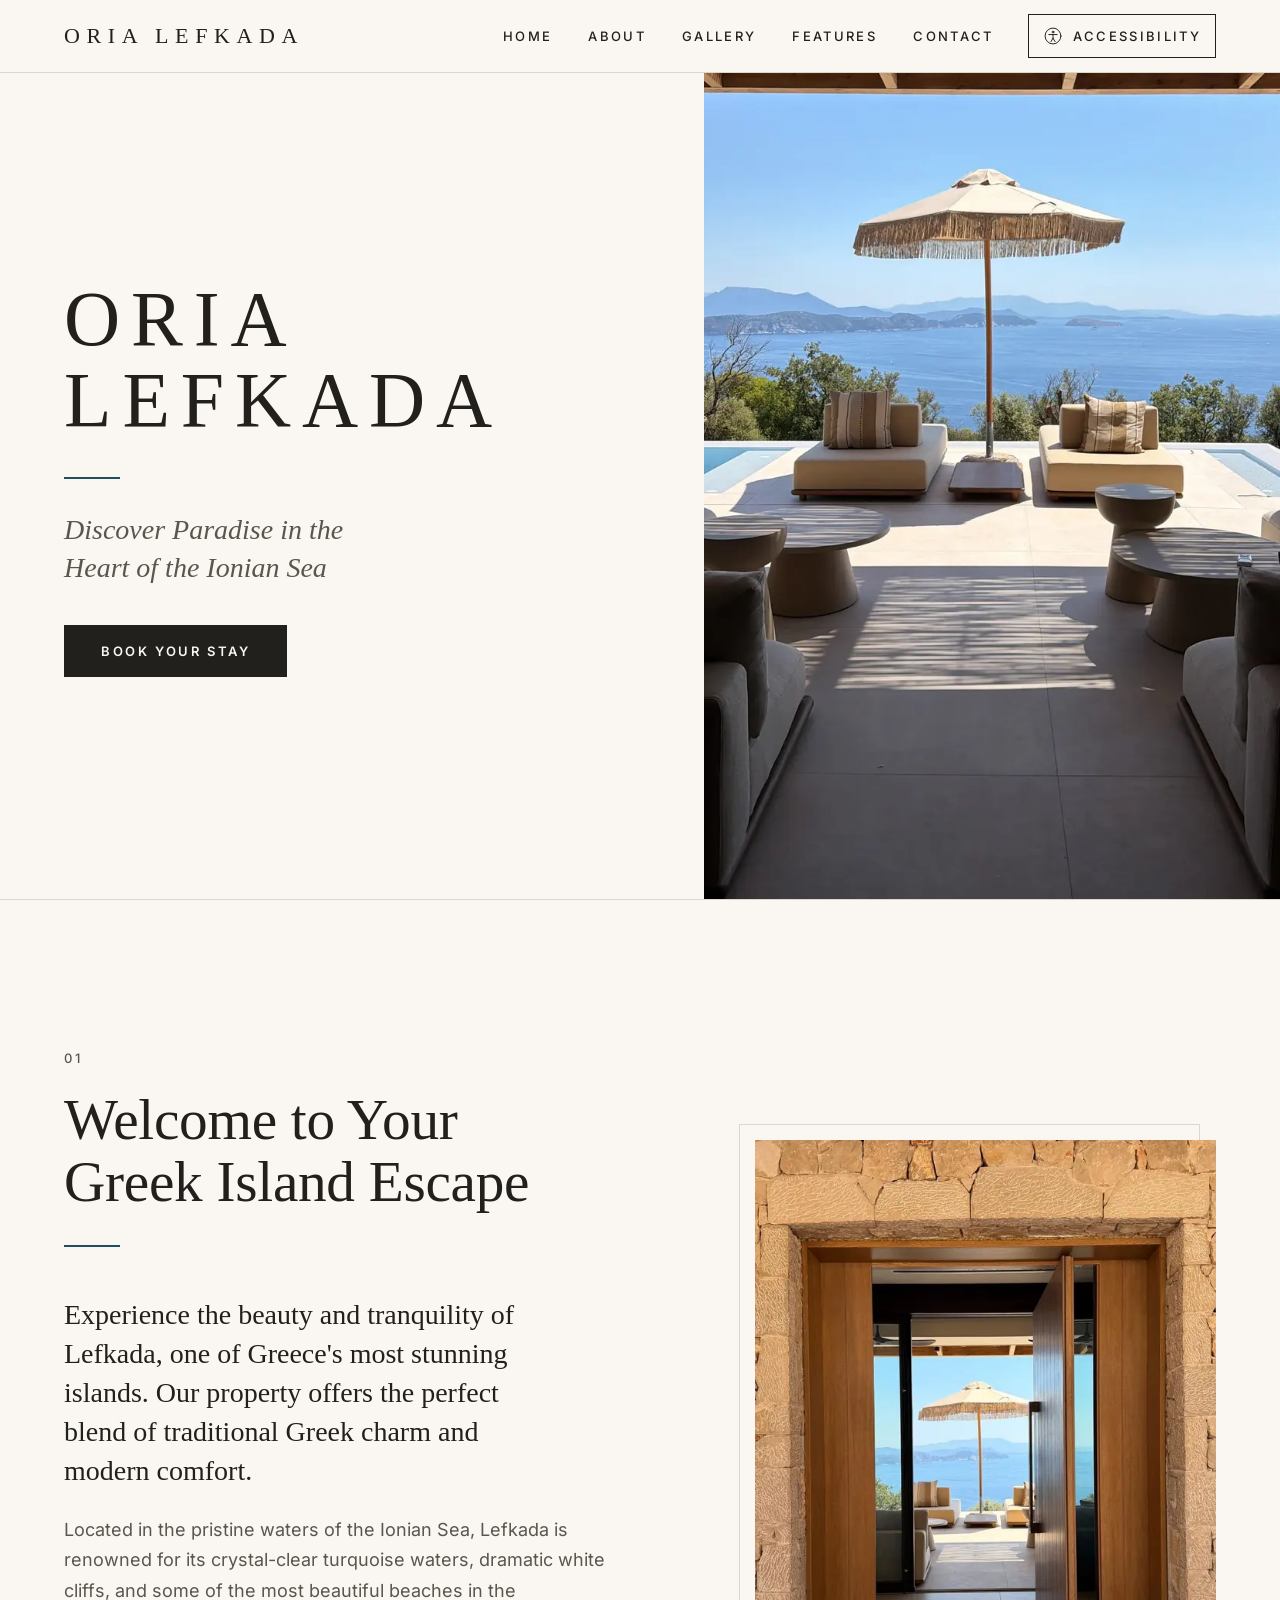
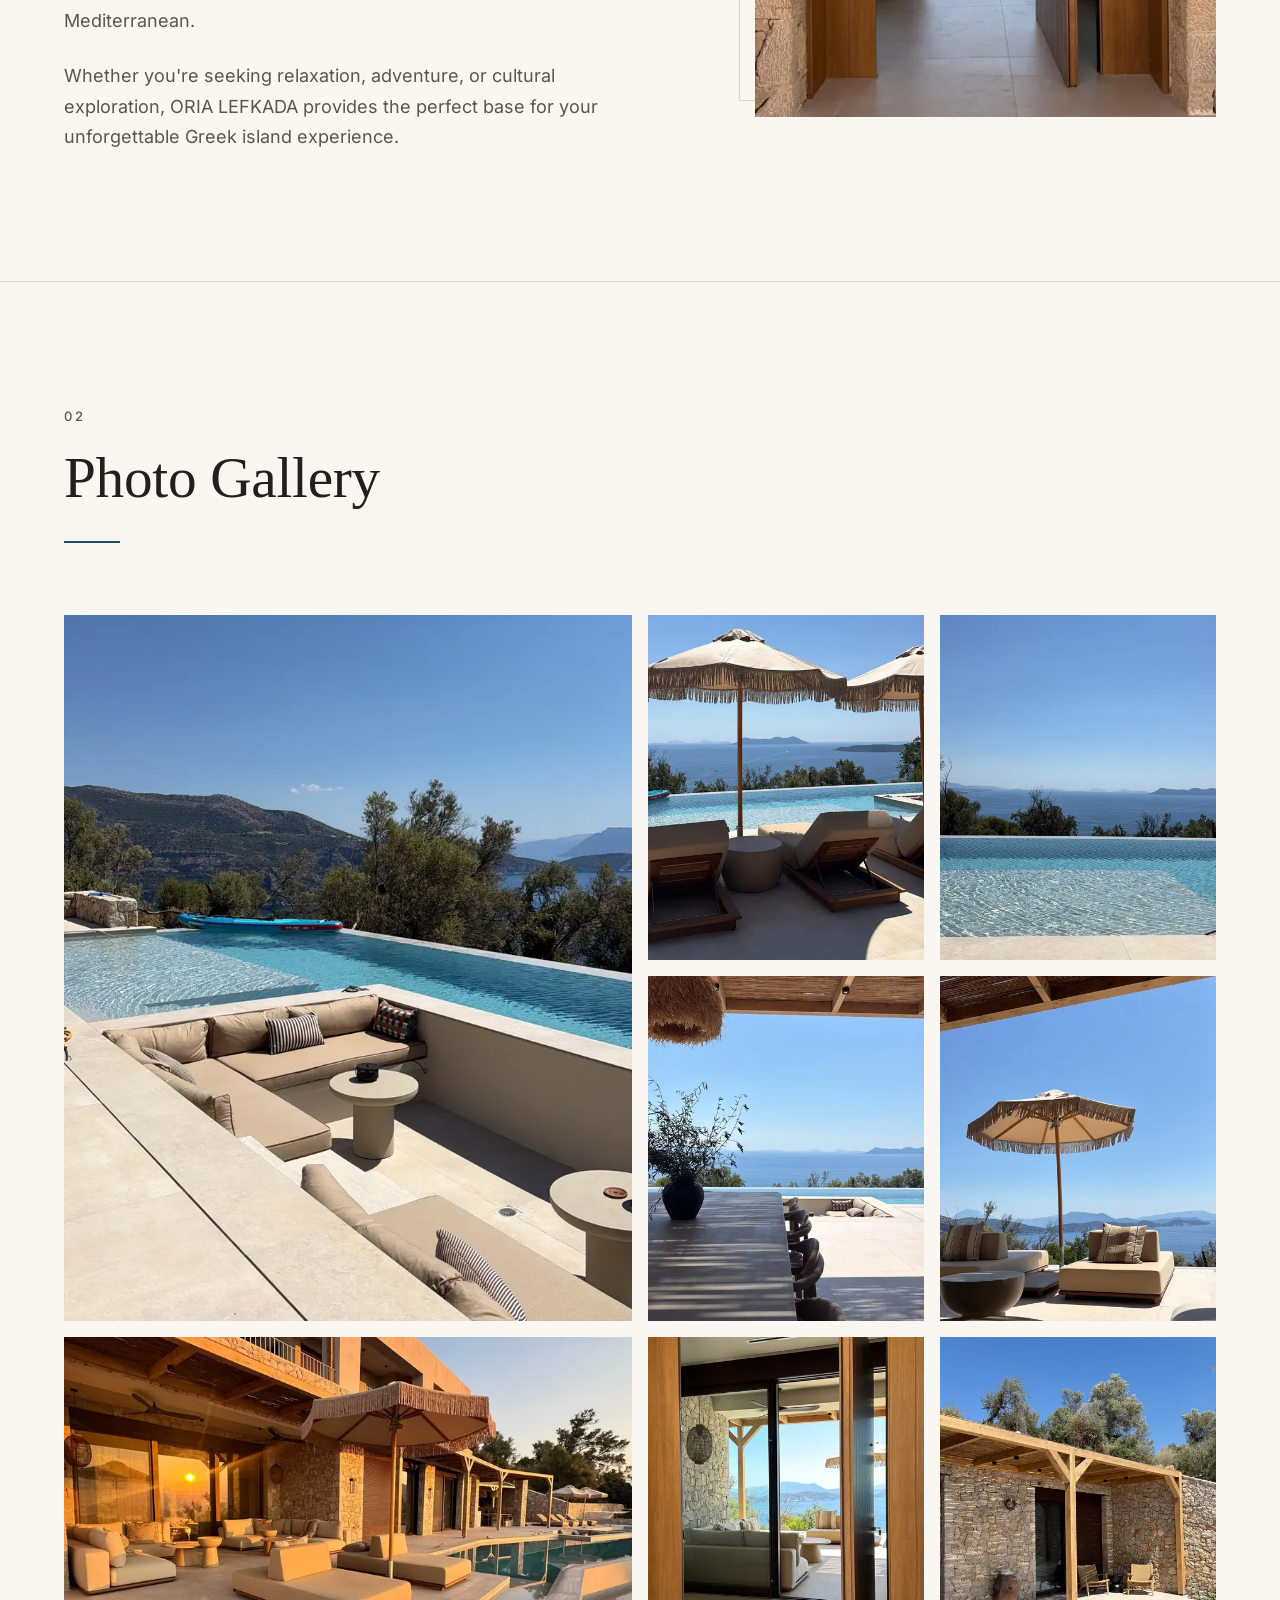
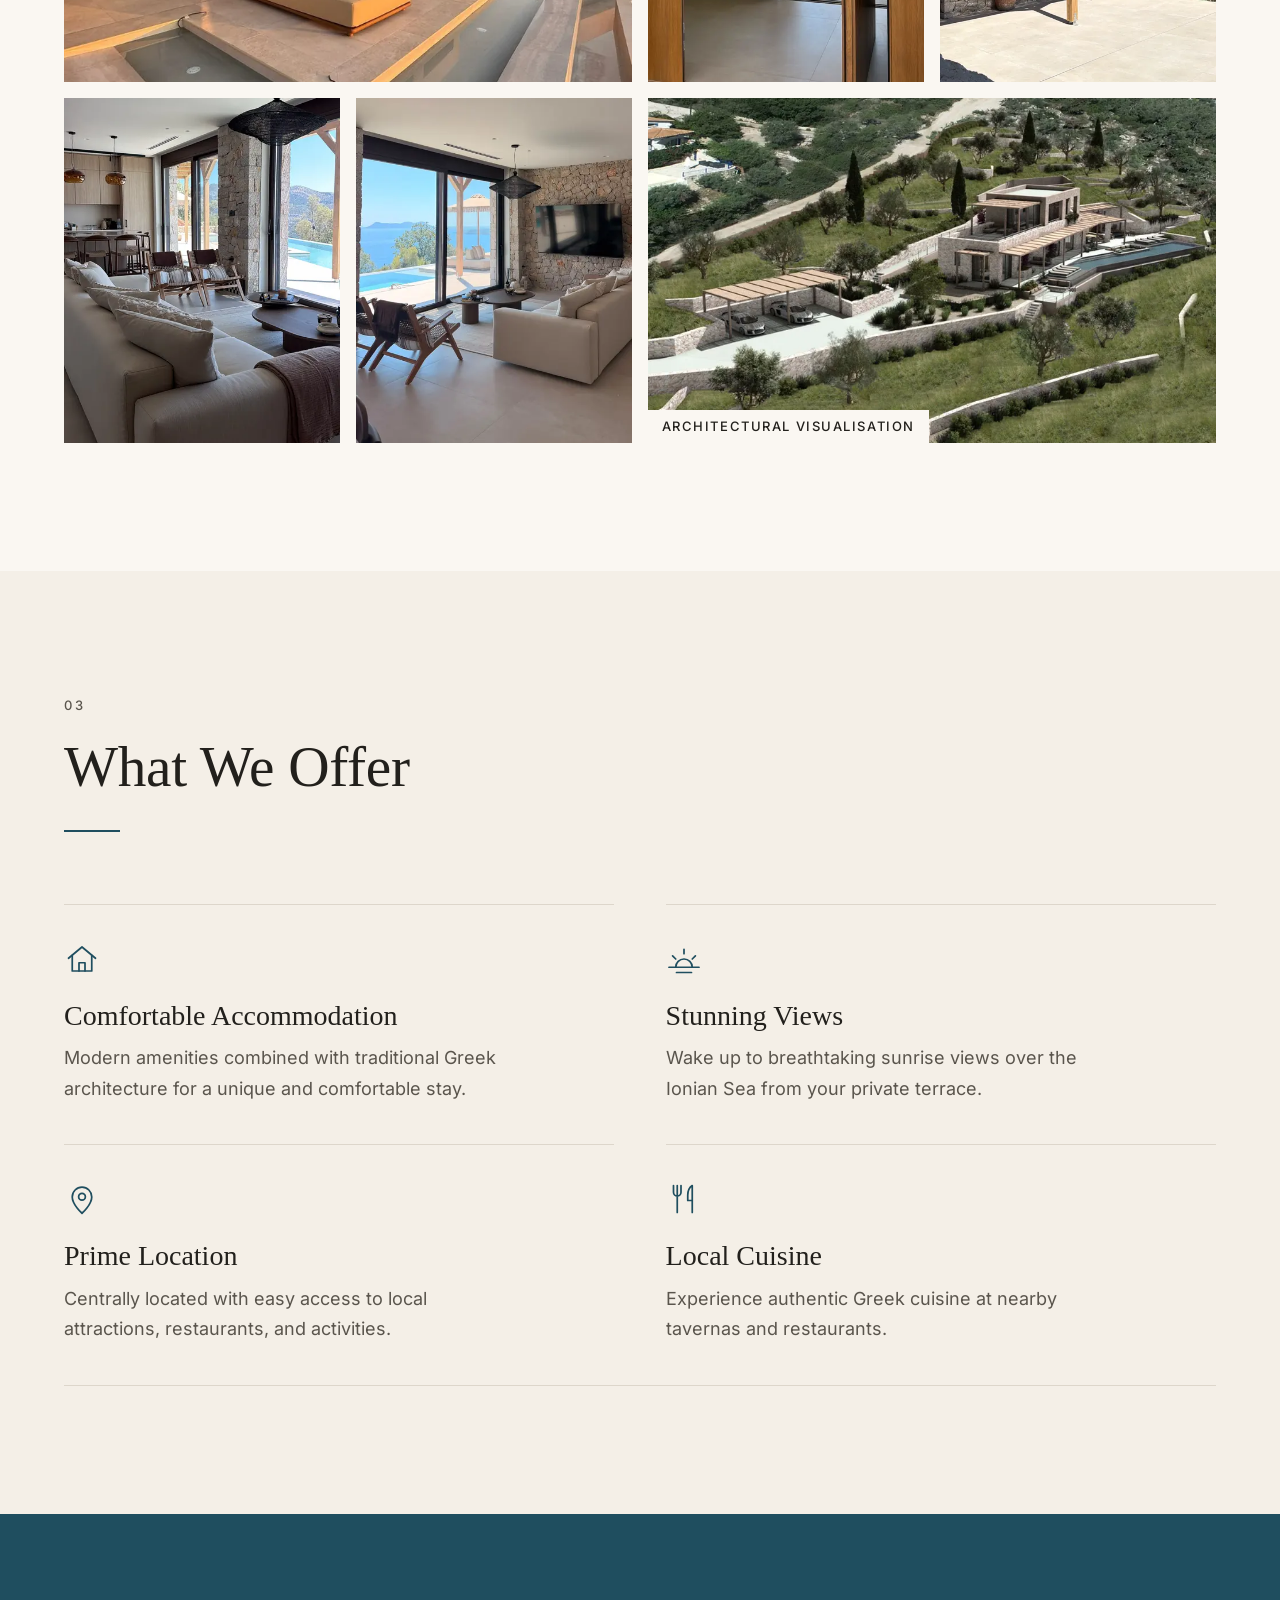
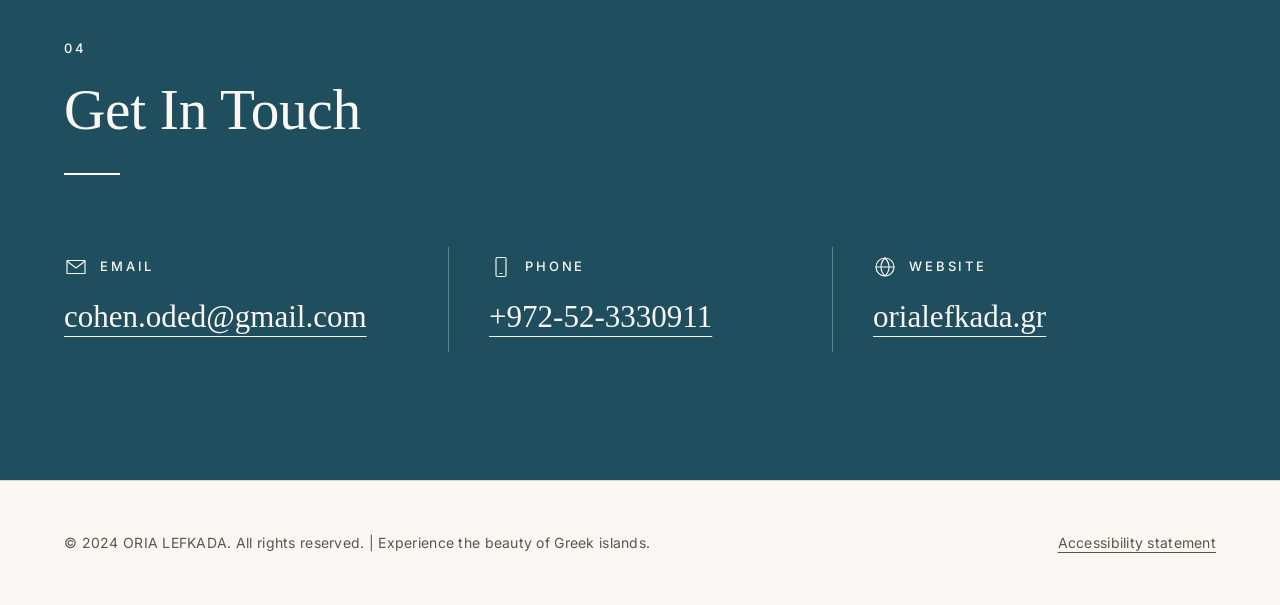
==== commit 586befdd: "Remove Beach Access and Water Activities from What We Offer The villa has no direct beach access and" ====
--- a/index.html
+++ b/index.html
@@ -276,15 +276,6 @@
                 <ul class="offer-list" role="list">
                     <li class="offer">
                         <svg class="icon" viewBox="0 0 24 24" aria-hidden="true" focusable="false">
-                            <path d="M3 12.5a9 9 0 0 1 18 0z"/>
-                            <path d="M12 3.5v-1M12 12.5V19"/>
-                            <path d="M3 21c1.5-1.1 3-1.1 4.5 0s3 1.1 4.5 0 3-1.1 4.5 0 3 1.1 4.5 0"/>
-                        </svg>
-                        <h3>Beach Access</h3>
-                        <p>Direct access to pristine beaches with crystal-clear waters perfect for swimming and relaxation.</p>
-                    </li>
-                    <li class="offer">
-                        <svg class="icon" viewBox="0 0 24 24" aria-hidden="true" focusable="false">
                             <path d="M3 11.5 12 4l9 7.5"/>
                             <path d="M5.5 9.5V20h13V9.5"/>
                             <path d="M10 20v-5.5h4V20"/>
@@ -317,16 +308,6 @@
                         </svg>
                         <h3>Local Cuisine</h3>
                         <p>Experience authentic Greek cuisine at nearby tavernas and restaurants.</p>
-                    </li>
-                    <li class="offer">
-                        <svg class="icon" viewBox="0 0 24 24" aria-hidden="true" focusable="false">
-                            <path d="M11.5 2.5v14"/>
-                            <path d="M13.5 5l6 11.5h-6z"/>
-                            <path d="M9.5 8l-4.5 8.5h4.5z"/>
-                            <path d="M3 18.5h18l-2.2 3H5.2z"/>
-                        </svg>
-                        <h3>Water Activities</h3>
-                        <p>Enjoy sailing, windsurfing, diving, and other water sports in the beautiful Ionian waters.</p>
                     </li>
                 </ul>
             </div>
--- a/css/styles.css
+++ b/css/styles.css
@@ -762,11 +762,9 @@
     max-width: 42ch;
     color: var(--muted);
 }
+/* Four items: two columns keeps the rows even (no orphan on a third column). */
 @media (min-width: 38em) {
     .offer-list { grid-template-columns: repeat(2, minmax(0, 1fr)); }
-}
-@media (min-width: 62em) {
-    .offer-list { grid-template-columns: repeat(3, minmax(0, 1fr)); }
 }
 
 /* ---------- Contact ---------- */
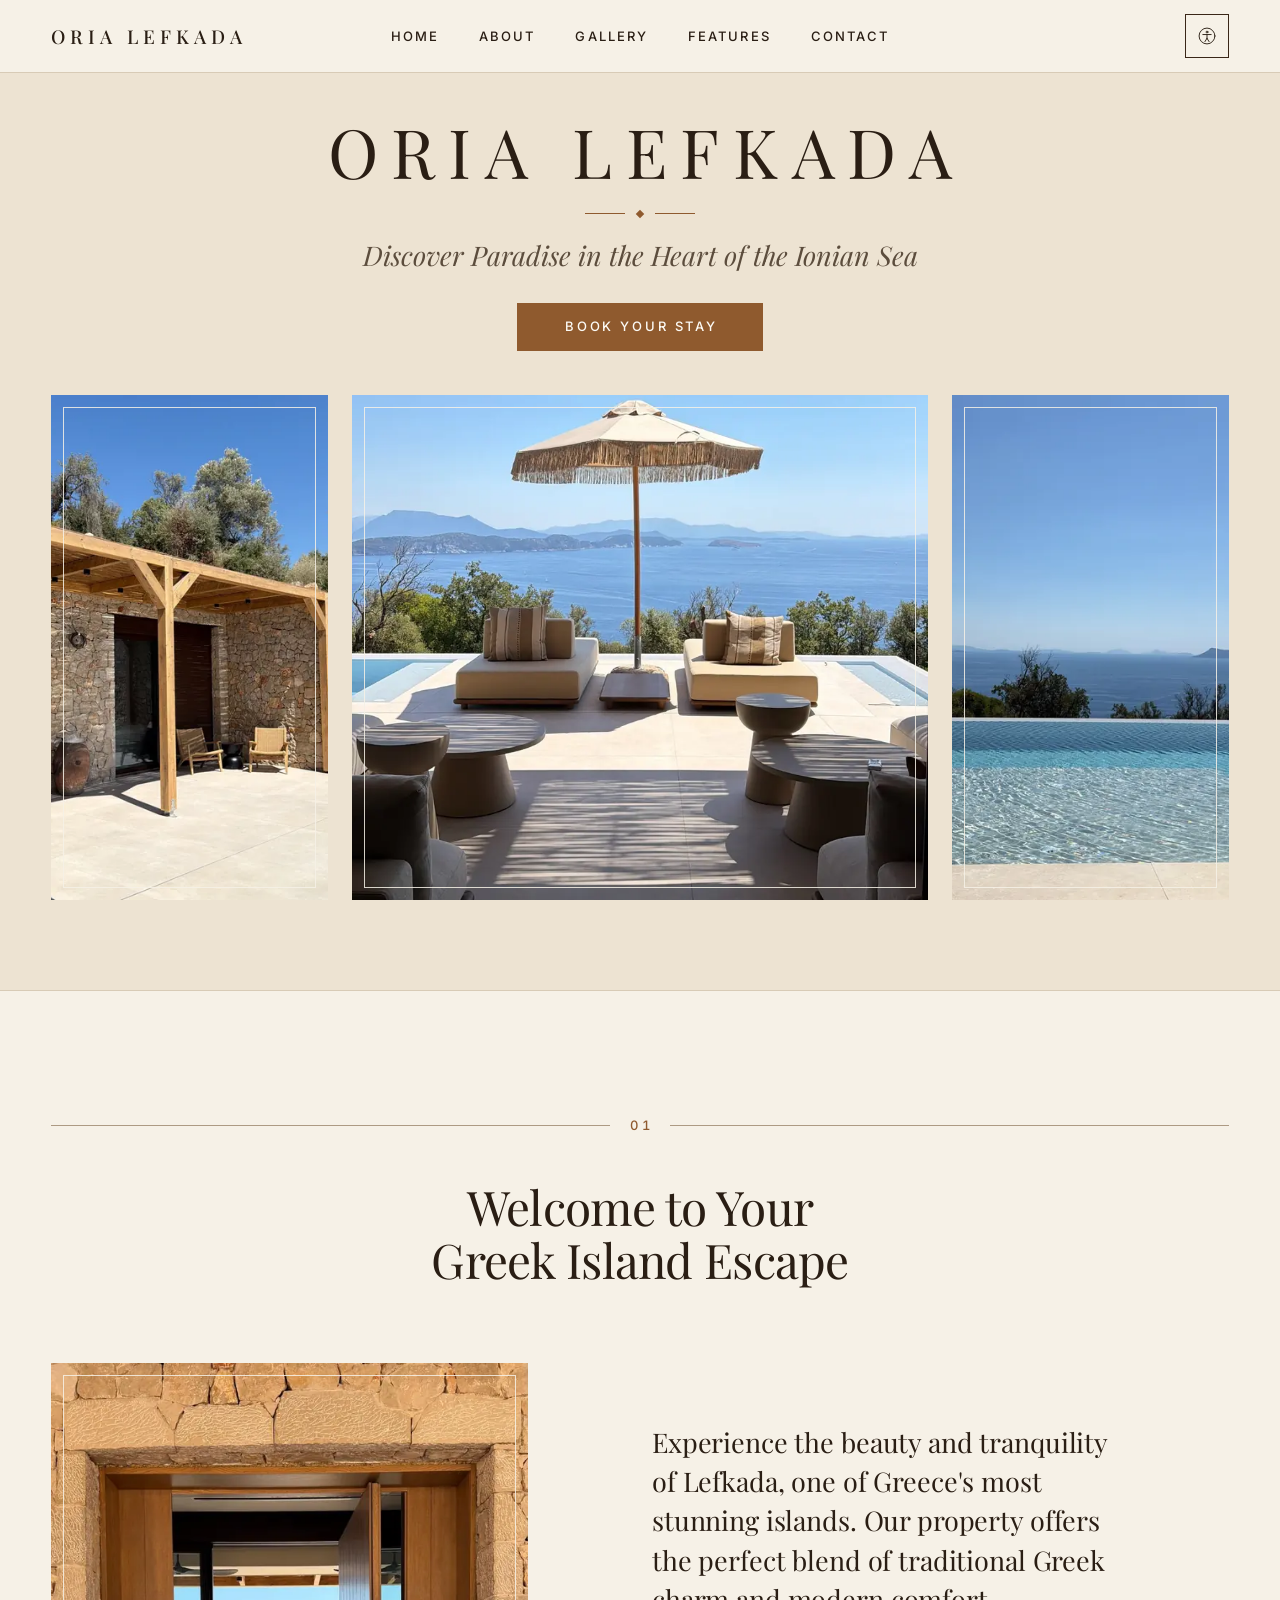
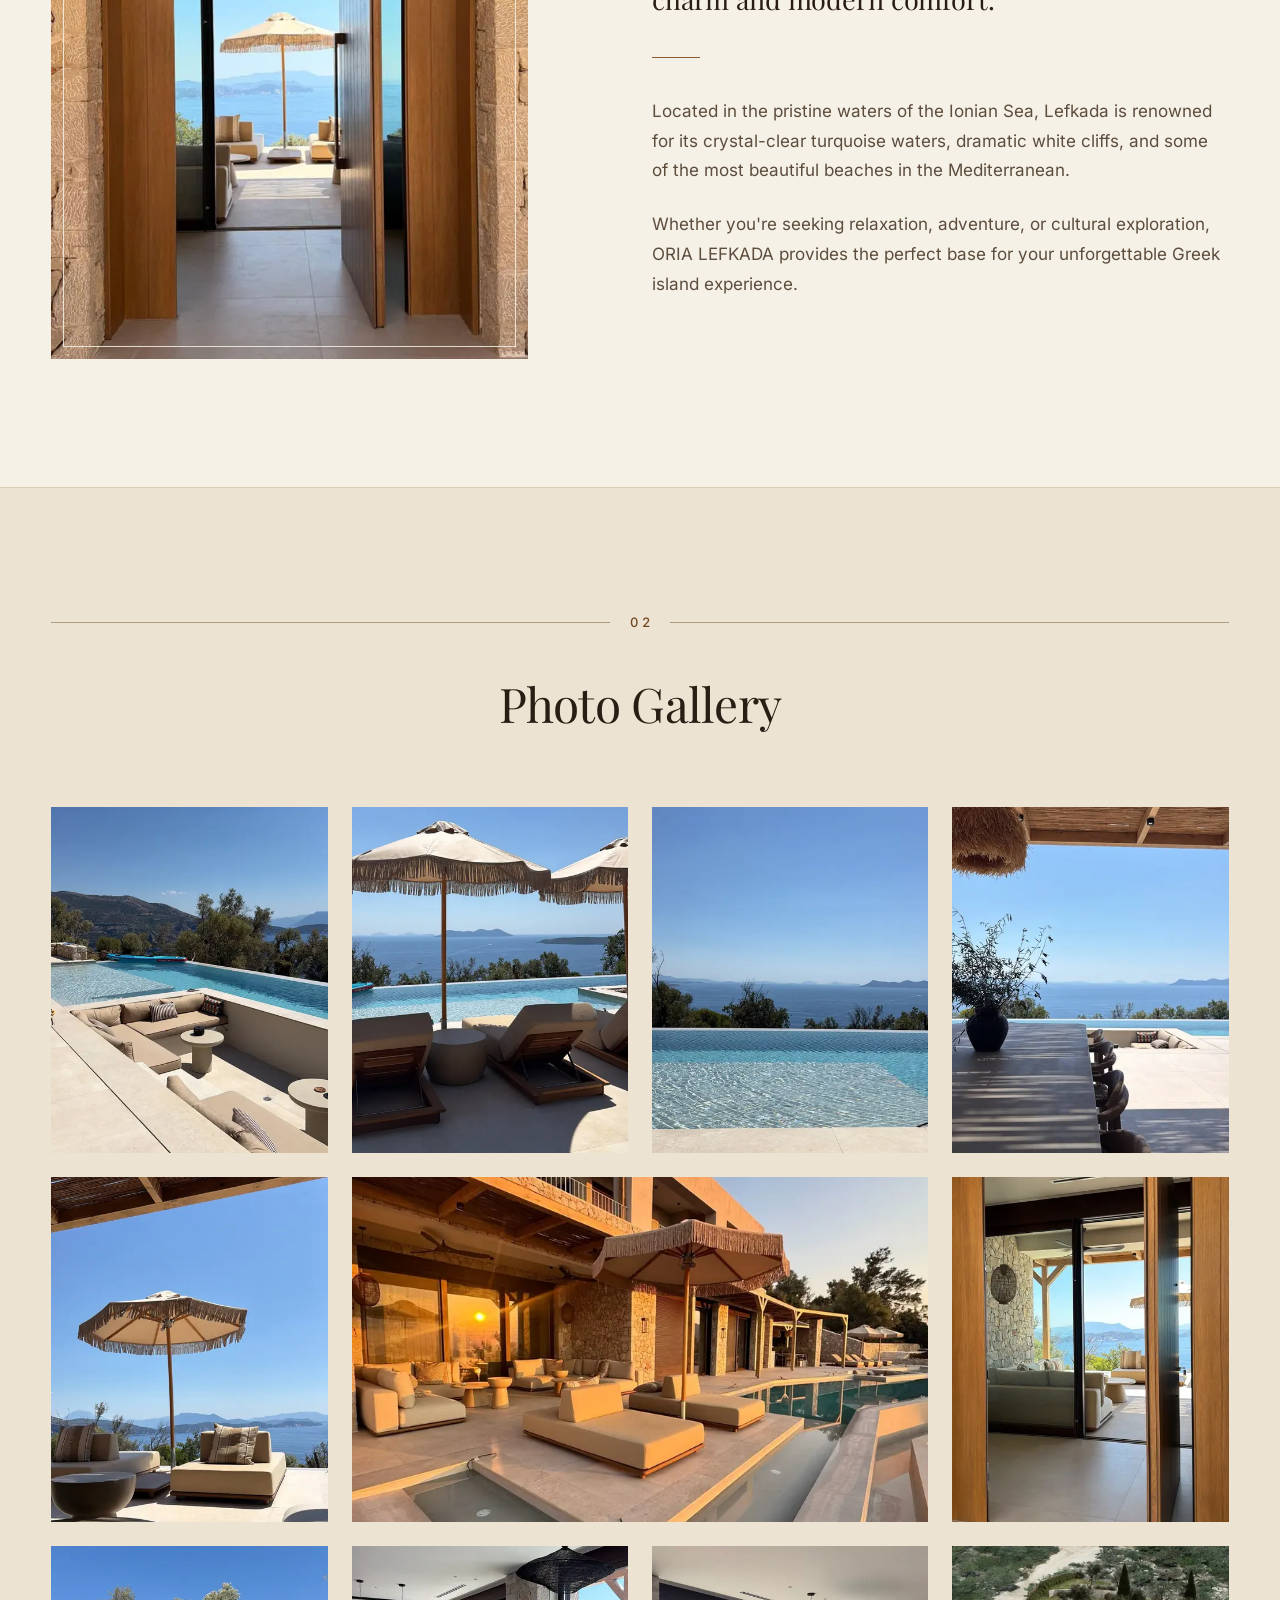
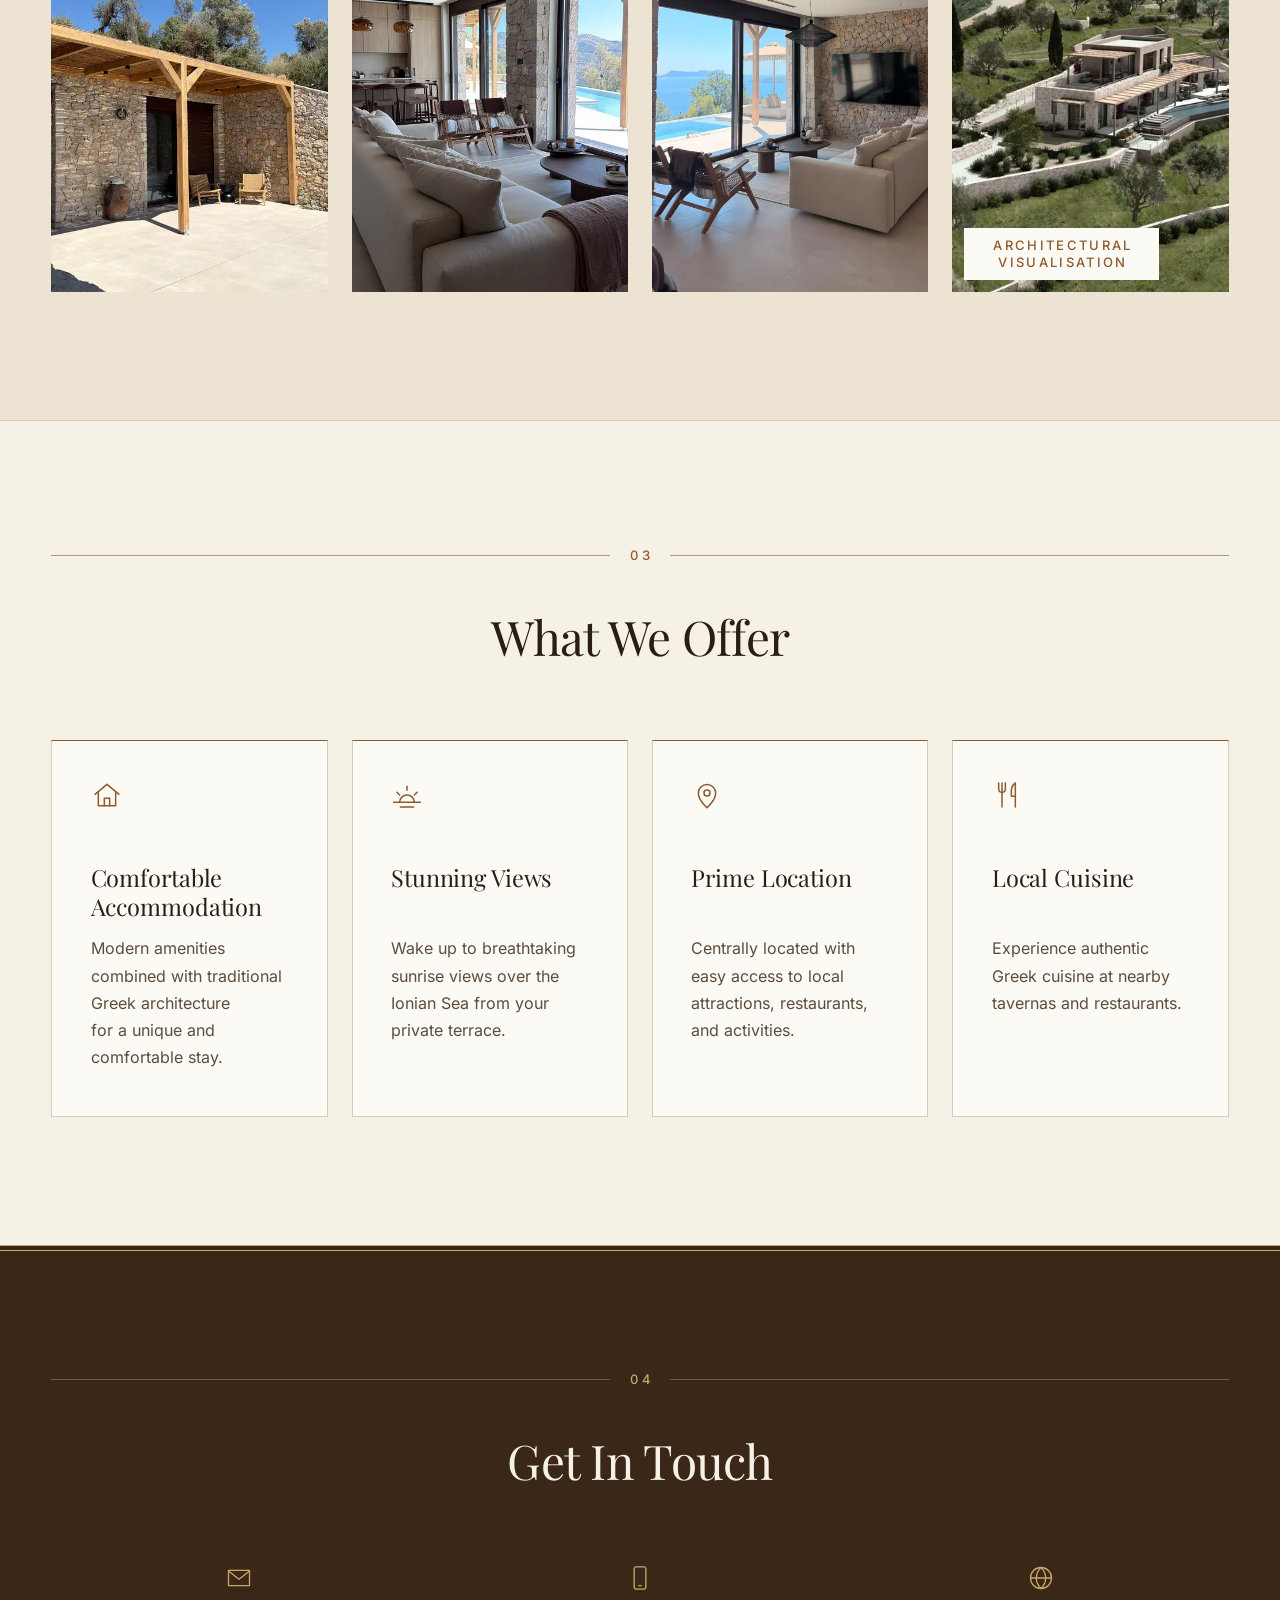
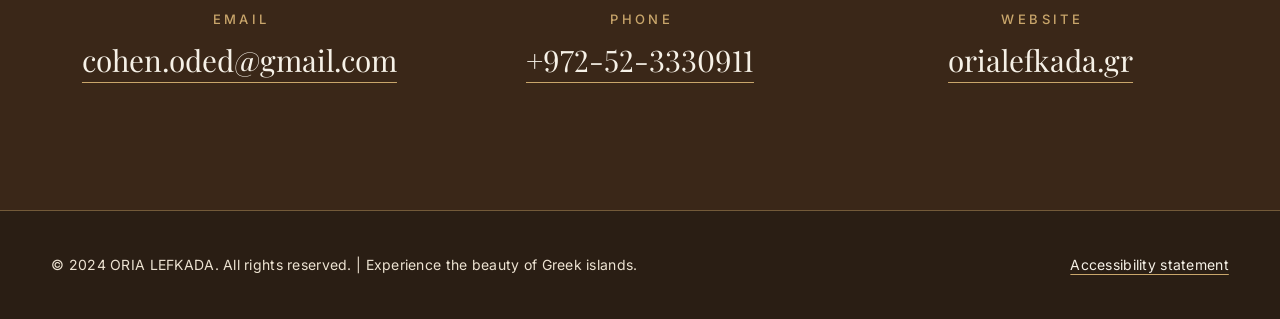
==== commit 9ed0d89a: "Redesign in the villa's own earth tones; retheme the statement page "Earth Luxe": the layout approve" ====
--- a/index.html
+++ b/index.html
@@ -7,7 +7,7 @@
     <meta name="description" content="Experience the beauty and tranquility of Lefkada, one of Greece's most stunning islands. Our property offers the perfect blend of traditional Greek charm and modern comfort.">
     <link rel="canonical" href="https://www.orialefkada.gr/">
     <meta name="color-scheme" content="light">
-    <meta name="theme-color" content="#FAF7F2">
+    <meta name="theme-color" content="#F6F1E7">
 
     <meta property="og:type" content="website">
     <meta property="og:url" content="https://www.orialefkada.gr/">
@@ -17,7 +17,7 @@
     <meta property="og:image:alt" content="Two-storey stone villa at sunset with a covered lounge, daybeds under a fringed parasol and the pool terrace.">
 
     <link rel="icon" href="favicon.svg" type="image/svg+xml">
-    <link rel="preload" href="fonts/cormorant-garamond-latin.woff2" as="font" type="font/woff2" crossorigin>
+    <link rel="preload" href="fonts/playfair-display-latin.woff2" as="font" type="font/woff2" crossorigin>
     <link rel="preload" href="fonts/inter-latin.woff2" as="font" type="font/woff2" crossorigin>
     <link rel="stylesheet" href="css/styles.css">
 
@@ -40,7 +40,9 @@
     <!-- Header -->
     <header class="site-header">
         <div class="container site-header__inner">
-            <a class="wordmark" href="#home">ORIA LEFKADA</a>
+            <div class="site-header__brand">
+                <a class="wordmark" href="#home">ORIA LEFKADA</a>
+            </div>
 
             <nav class="site-nav" aria-label="Primary">
                 <button type="button" class="header-button nav-toggle" id="nav-toggle" aria-expanded="false" aria-controls="primary-menu">
@@ -57,25 +59,27 @@
             </nav>
 
             <!-- Accessibility options -->
-            <button type="button" class="header-button a11y-toggle" id="a11y-toggle" aria-expanded="false" aria-controls="a11y-panel">
-                <svg class="icon" viewBox="0 0 24 24" aria-hidden="true" focusable="false">
-                    <circle cx="12" cy="12" r="9.5"/>
-                    <circle cx="12" cy="7.25" r="1.1"/>
-                    <path d="M7 10.25h10M12 10.25v4.5M12 14.75l-2.5 4M12 14.75l2.5 4"/>
-                </svg>
-                <span class="a11y-toggle__label">Accessibility</span>
-            </button>
-            <div class="a11y-panel" id="a11y-panel" role="group" aria-labelledby="a11y-panel-title" hidden>
-                <p class="a11y-panel__title" id="a11y-panel-title">Accessibility options</p>
-                <ul class="a11y-options" role="list">
-                    <li><button type="button" class="a11y-option" data-a11y="text" aria-pressed="false">Larger text <span class="a11y-option__state" aria-hidden="true">Off</span></button></li>
-                    <li><button type="button" class="a11y-option" data-a11y="contrast" aria-pressed="false">High contrast <span class="a11y-option__state" aria-hidden="true">Off</span></button></li>
-                    <li><button type="button" class="a11y-option" data-a11y="underline" aria-pressed="false">Underline links <span class="a11y-option__state" aria-hidden="true">Off</span></button></li>
-                    <li><button type="button" class="a11y-option" data-a11y="motion" aria-pressed="false">Stop animations <span class="a11y-option__state" aria-hidden="true">Off</span></button></li>
-                </ul>
-                <div class="a11y-panel__foot">
-                    <button type="button" class="a11y-reset" id="a11y-reset">Reset all</button>
-                    <a href="accessibility.html">Accessibility statement</a>
+            <div class="site-header__tools">
+                <button type="button" class="header-button a11y-toggle" id="a11y-toggle" aria-expanded="false" aria-controls="a11y-panel">
+                    <svg class="icon" viewBox="0 0 24 24" aria-hidden="true" focusable="false">
+                        <circle cx="12" cy="12" r="9.5"/>
+                        <circle cx="12" cy="7.25" r="1.1"/>
+                        <path d="M7 10.25h10M12 10.25v4.5M12 14.75l-2.5 4M12 14.75l2.5 4"/>
+                    </svg>
+                    <span class="a11y-toggle__label">Accessibility</span>
+                </button>
+                <div class="a11y-panel" id="a11y-panel" role="group" aria-labelledby="a11y-panel-title" hidden>
+                    <p class="a11y-panel__title" id="a11y-panel-title">Accessibility options</p>
+                    <ul class="a11y-options" role="list">
+                        <li><button type="button" class="a11y-option" data-a11y="text" aria-pressed="false">Larger text <span class="a11y-option__state" aria-hidden="true">Off</span></button></li>
+                        <li><button type="button" class="a11y-option" data-a11y="contrast" aria-pressed="false">High contrast <span class="a11y-option__state" aria-hidden="true">Off</span></button></li>
+                        <li><button type="button" class="a11y-option" data-a11y="underline" aria-pressed="false">Underline links <span class="a11y-option__state" aria-hidden="true">Off</span></button></li>
+                        <li><button type="button" class="a11y-option" data-a11y="motion" aria-pressed="false">Stop animations <span class="a11y-option__state" aria-hidden="true">Off</span></button></li>
+                    </ul>
+                    <div class="a11y-panel__foot">
+                        <button type="button" class="a11y-reset" id="a11y-reset">Reset all</button>
+                        <a href="accessibility.html">Accessibility statement</a>
+                    </div>
                 </div>
             </div>
         </div>
@@ -83,70 +87,102 @@
 
     <main id="main" tabindex="-1">
 
-        <!-- Hero Section -->
+        <!-- Hero Section: centred title block above a triptych of three tall photographs -->
         <section id="home" class="hero" aria-labelledby="hero-title">
-            <div class="hero__content">
-                <h1 class="hero__title" id="hero-title">ORIA LEFKADA</h1>
-                <p class="hero__tagline">Discover Paradise in the Heart of the Ionian Sea</p>
-                <a href="#contact" class="button">Book Your Stay</a>
-            </div>
-            <div class="hero__media">
-                <picture>
-                    <source type="image/webp"
-                            srcset="images/terrace-daybeds-sea-view-480.webp 480w, images/terrace-daybeds-sea-view-800.webp 800w, images/terrace-daybeds-sea-view-1152.webp 1152w"
-                            sizes="(min-width: 56em) 45vw, 100vw">
-                    <img src="images/terrace-daybeds-sea-view-800.jpg"
-                         srcset="images/terrace-daybeds-sea-view-480.jpg 480w, images/terrace-daybeds-sea-view-800.jpg 800w, images/terrace-daybeds-sea-view-1152.jpg 1152w"
-                         sizes="(min-width: 56em) 45vw, 100vw"
-                         width="1152" height="1536" fetchpriority="high" decoding="async"
-                         alt="View from the covered terrace across two daybeds and a fringed parasol to the infinity pool, the sea and distant islands.">
-                </picture>
+            <div class="container">
+                <div class="hero__intro">
+                    <h1 class="hero__title" id="hero-title">ORIA LEFKADA</h1>
+                    <div class="ornament" aria-hidden="true"><span></span></div>
+                    <p class="hero__tagline">Discover Paradise in the Heart of the Ionian Sea</p>
+                    <a href="#contact" class="button">Book Your Stay</a>
+                </div>
+
+                <div class="hero__triptych">
+                    <div class="hero__panel hero__panel--stone">
+                        <picture>
+                            <source type="image/webp"
+                                    srcset="images/stone-wing-pergola-seating-480.webp 480w, images/stone-wing-pergola-seating-800.webp 800w"
+                                    sizes="(min-width: 85em) 28rem, (min-width: 36em) 34vw, 50vw">
+                            <img src="images/stone-wing-pergola-seating-800.jpg"
+                                 srcset="images/stone-wing-pergola-seating-480.jpg 480w, images/stone-wing-pergola-seating-800.jpg 800w"
+                                 sizes="(min-width: 85em) 28rem, (min-width: 36em) 34vw, 50vw"
+                                 width="480" height="600" decoding="async"
+                                 alt="Stone-walled wing with a timber pergola and two woven armchairs, olive trees behind.">
+                        </picture>
+                    </div>
+                    <div class="hero__panel hero__panel--main">
+                        <picture>
+                            <source type="image/webp"
+                                    srcset="images/terrace-daybeds-sea-view-480.webp 480w, images/terrace-daybeds-sea-view-800.webp 800w, images/terrace-daybeds-sea-view-1152.webp 1152w"
+                                    sizes="(min-width: 85em) 40rem, (min-width: 48em) 50vw, 50vw">
+                            <img src="images/terrace-daybeds-sea-view-800.jpg"
+                                 srcset="images/terrace-daybeds-sea-view-480.jpg 480w, images/terrace-daybeds-sea-view-800.jpg 800w, images/terrace-daybeds-sea-view-1152.jpg 1152w"
+                                 sizes="(min-width: 85em) 40rem, (min-width: 48em) 50vw, 50vw"
+                                 width="1152" height="1536" fetchpriority="high" decoding="async"
+                                 alt="View from the covered terrace across two daybeds and a fringed parasol to the infinity pool, the sea and distant islands.">
+                        </picture>
+                    </div>
+                    <div class="hero__panel hero__panel--sea">
+                        <picture>
+                            <source type="image/webp"
+                                    srcset="images/infinity-pool-edge-sea-480.webp 480w, images/infinity-pool-edge-sea-800.webp 800w"
+                                    sizes="(min-width: 85em) 28rem, (min-width: 36em) 34vw, 100vw">
+                            <img src="images/infinity-pool-edge-sea-800.jpg"
+                                 srcset="images/infinity-pool-edge-sea-480.jpg 480w, images/infinity-pool-edge-sea-800.jpg 800w"
+                                 sizes="(min-width: 85em) 28rem, (min-width: 36em) 34vw, 100vw"
+                                 width="480" height="601" decoding="async"
+                                 alt="Infinity pool edge merging with the blue sea and hazy islands under a clear sky.">
+                        </picture>
+                    </div>
+                </div>
             </div>
         </section>
 
         <!-- About Section -->
-        <section id="about" class="about" aria-labelledby="about-title">
-            <div class="container about__grid">
-                <div class="about__text">
-                    <span class="eyebrow" aria-hidden="true">01</span>
+        <section id="about" class="section about" aria-labelledby="about-title">
+            <div class="container">
+                <div class="section-head">
+                    <span class="section-head__index" aria-hidden="true"><span class="section-head__num">01</span></span>
                     <h2 class="section-title" id="about-title">Welcome to Your Greek Island Escape</h2>
-                    <p class="lead">Experience the beauty and tranquility of Lefkada, one of Greece's most stunning islands. Our property offers the perfect blend of traditional Greek charm and modern comfort.</p>
-                    <p>Located in the pristine waters of the Ionian Sea, Lefkada is renowned for its crystal-clear turquoise waters, dramatic white cliffs, and some of the most beautiful beaches in the Mediterranean.</p>
-                    <p>Whether you're seeking relaxation, adventure, or cultural exploration, ORIA LEFKADA provides the perfect base for your unforgettable Greek island experience.</p>
-                </div>
-                <div class="about__media">
-                    <div class="about__frame">
+                </div>
+                <div class="about__grid">
+                    <div class="about__media">
                         <picture>
                             <source type="image/webp"
                                     srcset="images/entrance-door-sea-view-600.webp 600w, images/entrance-door-sea-view-900.webp 900w"
-                                    sizes="(min-width: 56em) 35vw, 90vw">
+                                    sizes="(min-width: 85em) 33rem, (min-width: 56em) 40vw, 92vw">
                             <img src="images/entrance-door-sea-view-600.jpg"
                                  srcset="images/entrance-door-sea-view-600.jpg 600w, images/entrance-door-sea-view-900.jpg 900w"
-                                 sizes="(min-width: 56em) 35vw, 90vw"
+                                 sizes="(min-width: 85em) 33rem, (min-width: 56em) 40vw, 92vw"
                                  width="900" height="1125" loading="lazy" decoding="async"
                                  alt="Stone entrance with a tall timber door standing ajar, framing a view straight through the villa to a parasol and the sea.">
                         </picture>
                     </div>
+                    <div class="about__text">
+                        <p class="lead">Experience the beauty and tranquility of Lefkada, one of Greece's most stunning islands. Our property offers the perfect blend of traditional Greek charm and modern comfort.</p>
+                        <p>Located in the pristine waters of the Ionian Sea, Lefkada is renowned for its crystal-clear turquoise waters, dramatic white cliffs, and some of the most beautiful beaches in the Mediterranean.</p>
+                        <p>Whether you're seeking relaxation, adventure, or cultural exploration, ORIA LEFKADA provides the perfect base for your unforgettable Greek island experience.</p>
+                    </div>
                 </div>
             </div>
         </section>
 
         <!-- Gallery Section -->
-        <section id="gallery" class="gallery" aria-labelledby="gallery-title">
+        <section id="gallery" class="section gallery" aria-labelledby="gallery-title">
             <div class="container">
                 <div class="section-head">
-                    <span class="eyebrow" aria-hidden="true">02</span>
+                    <span class="section-head__index" aria-hidden="true"><span class="section-head__num">02</span></span>
                     <h2 class="section-title" id="gallery-title">Photo Gallery</h2>
                 </div>
                 <!-- Each tile links to the full photo; js/main.js upgrades the links to open an in-page viewer. -->
-                <ul class="mosaic" role="list" id="gallery-list">
-                    <li class="tile tile--big">
+                <ul class="gallery-grid" role="list" id="gallery-list">
+                    <li class="tile">
                         <a class="tile__link" href="images/sunken-lounge-infinity-pool-full.jpg" data-width="1117" data-height="1843">
                             <span class="visually-hidden">View larger photo: </span>
                             <picture>
-                                <source type="image/webp" srcset="images/sunken-lounge-infinity-pool-480.webp 480w, images/sunken-lounge-infinity-pool-800.webp 800w, images/sunken-lounge-infinity-pool-1152.webp 1152w" sizes="(min-width: 48em) 50vw, 100vw">
-                                <img src="images/sunken-lounge-infinity-pool-800.jpg" srcset="images/sunken-lounge-infinity-pool-480.jpg 480w, images/sunken-lounge-infinity-pool-800.jpg 800w, images/sunken-lounge-infinity-pool-1152.jpg 1152w" sizes="(min-width: 48em) 50vw, 100vw"
-                                     width="800" height="999" loading="lazy" decoding="async"
+                                <source type="image/webp" srcset="images/sunken-lounge-infinity-pool-480.webp 480w, images/sunken-lounge-infinity-pool-800.webp 800w" sizes="(min-width: 85em) 20rem, (min-width: 64em) 25vw, (min-width: 48em) 33vw, 50vw">
+                                <img src="images/sunken-lounge-infinity-pool-480.jpg" srcset="images/sunken-lounge-infinity-pool-480.jpg 480w, images/sunken-lounge-infinity-pool-800.jpg 800w" sizes="(min-width: 85em) 20rem, (min-width: 64em) 25vw, (min-width: 48em) 33vw, 50vw"
+                                     width="480" height="600" loading="lazy" decoding="async"
                                      alt="Sunken lounge with cushioned seating set into the infinity pool, overlooking olive trees, hills and the sea.">
                             </picture>
                         </a>
@@ -155,8 +191,8 @@
                         <a class="tile__link" href="images/sun-loungers-infinity-pool-full.jpg" data-width="1014" data-height="1741">
                             <span class="visually-hidden">View larger photo: </span>
                             <picture>
-                                <source type="image/webp" srcset="images/sun-loungers-infinity-pool-480.webp 480w, images/sun-loungers-infinity-pool-800.webp 800w" sizes="(min-width: 48em) 25vw, 50vw">
-                                <img src="images/sun-loungers-infinity-pool-480.jpg" srcset="images/sun-loungers-infinity-pool-480.jpg 480w, images/sun-loungers-infinity-pool-800.jpg 800w" sizes="(min-width: 48em) 25vw, 50vw"
+                                <source type="image/webp" srcset="images/sun-loungers-infinity-pool-480.webp 480w, images/sun-loungers-infinity-pool-800.webp 800w" sizes="(min-width: 85em) 20rem, (min-width: 64em) 25vw, (min-width: 48em) 33vw, 50vw">
+                                <img src="images/sun-loungers-infinity-pool-480.jpg" srcset="images/sun-loungers-infinity-pool-480.jpg 480w, images/sun-loungers-infinity-pool-800.jpg 800w" sizes="(min-width: 85em) 20rem, (min-width: 64em) 25vw, (min-width: 48em) 33vw, 50vw"
                                      width="480" height="600" loading="lazy" decoding="async"
                                      alt="Sun loungers under fringed parasols beside the infinity pool, facing the open sea and distant islands.">
                             </picture>
@@ -166,8 +202,8 @@
                         <a class="tile__link" href="images/infinity-pool-edge-sea-full.jpg" data-width="1071" data-height="1741">
                             <span class="visually-hidden">View larger photo: </span>
                             <picture>
-                                <source type="image/webp" srcset="images/infinity-pool-edge-sea-480.webp 480w, images/infinity-pool-edge-sea-800.webp 800w" sizes="(min-width: 48em) 25vw, 50vw">
-                                <img src="images/infinity-pool-edge-sea-480.jpg" srcset="images/infinity-pool-edge-sea-480.jpg 480w, images/infinity-pool-edge-sea-800.jpg 800w" sizes="(min-width: 48em) 25vw, 50vw"
+                                <source type="image/webp" srcset="images/infinity-pool-edge-sea-480.webp 480w, images/infinity-pool-edge-sea-800.webp 800w" sizes="(min-width: 85em) 20rem, (min-width: 64em) 25vw, (min-width: 48em) 33vw, 50vw">
+                                <img src="images/infinity-pool-edge-sea-480.jpg" srcset="images/infinity-pool-edge-sea-480.jpg 480w, images/infinity-pool-edge-sea-800.jpg 800w" sizes="(min-width: 85em) 20rem, (min-width: 64em) 25vw, (min-width: 48em) 33vw, 50vw"
                                      width="480" height="601" loading="lazy" decoding="async"
                                      alt="Infinity pool edge merging with the blue sea and hazy islands under a clear sky.">
                             </picture>
@@ -177,8 +213,8 @@
                         <a class="tile__link" href="images/outdoor-dining-pergola-sea-view-full.jpg" data-width="900" data-height="1600">
                             <span class="visually-hidden">View larger photo: </span>
                             <picture>
-                                <source type="image/webp" srcset="images/outdoor-dining-pergola-sea-view-480.webp 480w, images/outdoor-dining-pergola-sea-view-800.webp 800w" sizes="(min-width: 48em) 25vw, 50vw">
-                                <img src="images/outdoor-dining-pergola-sea-view-480.jpg" srcset="images/outdoor-dining-pergola-sea-view-480.jpg 480w, images/outdoor-dining-pergola-sea-view-800.jpg 800w" sizes="(min-width: 48em) 25vw, 50vw"
+                                <source type="image/webp" srcset="images/outdoor-dining-pergola-sea-view-480.webp 480w, images/outdoor-dining-pergola-sea-view-800.webp 800w" sizes="(min-width: 85em) 20rem, (min-width: 64em) 25vw, (min-width: 48em) 33vw, 50vw">
+                                <img src="images/outdoor-dining-pergola-sea-view-480.jpg" srcset="images/outdoor-dining-pergola-sea-view-480.jpg 480w, images/outdoor-dining-pergola-sea-view-800.jpg 800w" sizes="(min-width: 85em) 20rem, (min-width: 64em) 25vw, (min-width: 48em) 33vw, 50vw"
                                      width="480" height="600" loading="lazy" decoding="async"
                                      alt="Shaded outdoor dining table with carved wooden chairs under a reed pergola, looking across the pool to the sea.">
                             </picture>
@@ -188,19 +224,20 @@
                         <a class="tile__link" href="images/daybeds-parasol-island-view-full.jpg" data-width="1152" data-height="1679">
                             <span class="visually-hidden">View larger photo: </span>
                             <picture>
-                                <source type="image/webp" srcset="images/daybeds-parasol-island-view-480.webp 480w, images/daybeds-parasol-island-view-800.webp 800w" sizes="(min-width: 48em) 25vw, 50vw">
-                                <img src="images/daybeds-parasol-island-view-480.jpg" srcset="images/daybeds-parasol-island-view-480.jpg 480w, images/daybeds-parasol-island-view-800.jpg 800w" sizes="(min-width: 48em) 25vw, 50vw"
+                                <source type="image/webp" srcset="images/daybeds-parasol-island-view-480.webp 480w, images/daybeds-parasol-island-view-800.webp 800w" sizes="(min-width: 85em) 20rem, (min-width: 64em) 25vw, (min-width: 48em) 33vw, 50vw">
+                                <img src="images/daybeds-parasol-island-view-480.jpg" srcset="images/daybeds-parasol-island-view-480.jpg 480w, images/daybeds-parasol-island-view-800.jpg 800w" sizes="(min-width: 85em) 20rem, (min-width: 64em) 25vw, (min-width: 48em) 33vw, 50vw"
                                      width="480" height="600" loading="lazy" decoding="async"
                                      alt="Daybeds with striped cushions under a fringed parasol, overlooking a bay, islands and distant mountains.">
                             </picture>
                         </a>
                     </li>
-                    <li class="tile tile--wide">
+                    <!-- The one landscape photograph: double width on the 4-column grid, a portrait crop below that. -->
+                    <li class="tile tile--sunset">
                         <a class="tile__link" href="images/villa-pool-terrace-sunset-full.jpg" data-width="1600" data-height="1000">
                             <span class="visually-hidden">View larger photo: </span>
                             <picture>
-                                <source type="image/webp" srcset="images/villa-pool-terrace-sunset-800.webp 800w, images/villa-pool-terrace-sunset-1200.webp 1200w, images/villa-pool-terrace-sunset-1600.webp 1600w" sizes="(min-width: 48em) 50vw, 100vw">
-                                <img src="images/villa-pool-terrace-sunset-800.jpg" srcset="images/villa-pool-terrace-sunset-800.jpg 800w, images/villa-pool-terrace-sunset-1200.jpg 1200w, images/villa-pool-terrace-sunset-1600.jpg 1600w" sizes="(min-width: 48em) 50vw, 100vw"
+                                <source type="image/webp" srcset="images/villa-pool-terrace-sunset-800.webp 800w, images/villa-pool-terrace-sunset-1200.webp 1200w, images/villa-pool-terrace-sunset-1600.webp 1600w" sizes="(min-width: 85em) 41rem, (min-width: 64em) 50vw, (min-width: 48em) 66vw, 100vw">
+                                <img src="images/villa-pool-terrace-sunset-800.jpg" srcset="images/villa-pool-terrace-sunset-800.jpg 800w, images/villa-pool-terrace-sunset-1200.jpg 1200w, images/villa-pool-terrace-sunset-1600.jpg 1600w" sizes="(min-width: 85em) 41rem, (min-width: 64em) 50vw, (min-width: 48em) 66vw, 100vw"
                                      width="800" height="500" loading="lazy" decoding="async"
                                      alt="Two-storey stone villa at sunset with a covered lounge, daybeds under a fringed parasol and the pool terrace.">
                             </picture>
@@ -210,8 +247,8 @@
                         <a class="tile__link" href="images/front-door-terrace-view-full.jpg" data-width="1152" data-height="2048">
                             <span class="visually-hidden">View larger photo: </span>
                             <picture>
-                                <source type="image/webp" srcset="images/front-door-terrace-view-480.webp 480w, images/front-door-terrace-view-800.webp 800w" sizes="(min-width: 48em) 25vw, 50vw">
-                                <img src="images/front-door-terrace-view-480.jpg" srcset="images/front-door-terrace-view-480.jpg 480w, images/front-door-terrace-view-800.jpg 800w" sizes="(min-width: 48em) 25vw, 50vw"
+                                <source type="image/webp" srcset="images/front-door-terrace-view-480.webp 480w, images/front-door-terrace-view-800.webp 800w" sizes="(min-width: 85em) 20rem, (min-width: 64em) 25vw, (min-width: 48em) 33vw, 50vw">
+                                <img src="images/front-door-terrace-view-480.jpg" srcset="images/front-door-terrace-view-480.jpg 480w, images/front-door-terrace-view-800.jpg 800w" sizes="(min-width: 85em) 20rem, (min-width: 64em) 25vw, (min-width: 48em) 33vw, 50vw"
                                      width="480" height="600" loading="lazy" decoding="async"
                                      alt="Open timber front door revealing the covered terrace lounge, a woven lantern and the sea beyond.">
                             </picture>
@@ -221,8 +258,8 @@
                         <a class="tile__link" href="images/stone-wing-pergola-seating-full.jpg" data-width="1152" data-height="1639">
                             <span class="visually-hidden">View larger photo: </span>
                             <picture>
-                                <source type="image/webp" srcset="images/stone-wing-pergola-seating-480.webp 480w, images/stone-wing-pergola-seating-800.webp 800w" sizes="(min-width: 48em) 25vw, 50vw">
-                                <img src="images/stone-wing-pergola-seating-480.jpg" srcset="images/stone-wing-pergola-seating-480.jpg 480w, images/stone-wing-pergola-seating-800.jpg 800w" sizes="(min-width: 48em) 25vw, 50vw"
+                                <source type="image/webp" srcset="images/stone-wing-pergola-seating-480.webp 480w, images/stone-wing-pergola-seating-800.webp 800w" sizes="(min-width: 85em) 20rem, (min-width: 64em) 25vw, (min-width: 48em) 33vw, 50vw">
+                                <img src="images/stone-wing-pergola-seating-480.jpg" srcset="images/stone-wing-pergola-seating-480.jpg 480w, images/stone-wing-pergola-seating-800.jpg 800w" sizes="(min-width: 85em) 20rem, (min-width: 64em) 25vw, (min-width: 48em) 33vw, 50vw"
                                      width="480" height="600" loading="lazy" decoding="async"
                                      alt="Stone-walled wing with a timber pergola and two woven armchairs, olive trees behind.">
                             </picture>
@@ -232,8 +269,8 @@
                         <a class="tile__link" href="images/living-room-kitchen-pool-view-full.jpg" data-width="1152" data-height="1843">
                             <span class="visually-hidden">View larger photo: </span>
                             <picture>
-                                <source type="image/webp" srcset="images/living-room-kitchen-pool-view-480.webp 480w, images/living-room-kitchen-pool-view-800.webp 800w" sizes="(min-width: 48em) 25vw, 50vw">
-                                <img src="images/living-room-kitchen-pool-view-480.jpg" srcset="images/living-room-kitchen-pool-view-480.jpg 480w, images/living-room-kitchen-pool-view-800.jpg 800w" sizes="(min-width: 48em) 25vw, 50vw"
+                                <source type="image/webp" srcset="images/living-room-kitchen-pool-view-480.webp 480w, images/living-room-kitchen-pool-view-800.webp 800w" sizes="(min-width: 85em) 20rem, (min-width: 64em) 25vw, (min-width: 48em) 33vw, 50vw">
+                                <img src="images/living-room-kitchen-pool-view-480.jpg" srcset="images/living-room-kitchen-pool-view-480.jpg 480w, images/living-room-kitchen-pool-view-800.jpg 800w" sizes="(min-width: 85em) 20rem, (min-width: 64em) 25vw, (min-width: 48em) 33vw, 50vw"
                                      width="480" height="600" loading="lazy" decoding="async"
                                      alt="Open-plan living room with a cream sofa, woven armchairs and a stone column, the kitchen behind and the pool outside.">
                             </picture>
@@ -243,19 +280,20 @@
                         <a class="tile__link" href="images/living-room-tv-sea-view-full.jpg" data-width="1152" data-height="1536">
                             <span class="visually-hidden">View larger photo: </span>
                             <picture>
-                                <source type="image/webp" srcset="images/living-room-tv-sea-view-480.webp 480w, images/living-room-tv-sea-view-800.webp 800w" sizes="(min-width: 48em) 25vw, 50vw">
-                                <img src="images/living-room-tv-sea-view-480.jpg" srcset="images/living-room-tv-sea-view-480.jpg 480w, images/living-room-tv-sea-view-800.jpg 800w" sizes="(min-width: 48em) 25vw, 50vw"
+                                <source type="image/webp" srcset="images/living-room-tv-sea-view-480.webp 480w, images/living-room-tv-sea-view-800.webp 800w" sizes="(min-width: 85em) 20rem, (min-width: 64em) 25vw, (min-width: 48em) 33vw, 50vw">
+                                <img src="images/living-room-tv-sea-view-480.jpg" srcset="images/living-room-tv-sea-view-480.jpg 480w, images/living-room-tv-sea-view-800.jpg 800w" sizes="(min-width: 85em) 20rem, (min-width: 64em) 25vw, (min-width: 48em) 33vw, 50vw"
                                      width="480" height="600" loading="lazy" decoding="async"
                                      alt="Living room with a cream sofa, a wall-mounted TV on a stone wall and sliding glass doors to the pool and sea.">
                             </picture>
                         </a>
                     </li>
-                    <li class="tile tile--wide">
+                    <!-- The 3D render closes the grid: double width on 2 and 3 columns, a single cell on 4 columns. -->
+                    <li class="tile tile--render">
                         <a class="tile__link" href="images/villa-aerial-visualisation-full.jpg" data-width="1600" data-height="1000">
                             <span class="visually-hidden">View larger image: </span>
                             <picture>
-                                <source type="image/webp" srcset="images/villa-aerial-visualisation-800.webp 800w, images/villa-aerial-visualisation-1200.webp 1200w, images/villa-aerial-visualisation-1600.webp 1600w" sizes="(min-width: 48em) 50vw, 100vw">
-                                <img src="images/villa-aerial-visualisation-800.jpg" srcset="images/villa-aerial-visualisation-800.jpg 800w, images/villa-aerial-visualisation-1200.jpg 1200w, images/villa-aerial-visualisation-1600.jpg 1600w" sizes="(min-width: 48em) 50vw, 100vw"
+                                <source type="image/webp" srcset="images/villa-aerial-visualisation-800.webp 800w, images/villa-aerial-visualisation-1200.webp 1200w, images/villa-aerial-visualisation-1600.webp 1600w" sizes="(min-width: 85em) 38rem, (min-width: 64em) 48vw, (min-width: 48em) 66vw, 100vw">
+                                <img src="images/villa-aerial-visualisation-800.jpg" srcset="images/villa-aerial-visualisation-800.jpg 800w, images/villa-aerial-visualisation-1200.jpg 1200w, images/villa-aerial-visualisation-1600.jpg 1600w" sizes="(min-width: 85em) 38rem, (min-width: 64em) 48vw, (min-width: 48em) 66vw, 100vw"
                                      width="800" height="500" loading="lazy" decoding="async"
                                      alt="Computer-generated aerial view of the villa on its terraced hillside plot, with a pergola-covered carport, stone retaining walls, olive and cypress trees, and the pool terrace.">
                             </picture>
@@ -267,13 +305,13 @@
         </section>
 
         <!-- Features Section -->
-        <section id="features" class="features" aria-labelledby="features-title">
+        <section id="features" class="section features" aria-labelledby="features-title">
             <div class="container">
                 <div class="section-head">
-                    <span class="eyebrow" aria-hidden="true">03</span>
+                    <span class="section-head__index" aria-hidden="true"><span class="section-head__num">03</span></span>
                     <h2 class="section-title" id="features-title">What We Offer</h2>
                 </div>
-                <ul class="offer-list" role="list">
+                <ul class="offer-grid" role="list">
                     <li class="offer">
                         <svg class="icon" viewBox="0 0 24 24" aria-hidden="true" focusable="false">
                             <path d="M3 11.5 12 4l9 7.5"/>
@@ -314,10 +352,10 @@
         </section>
 
         <!-- Contact Section -->
-        <section id="contact" class="contact" aria-labelledby="contact-title">
+        <section id="contact" class="section contact" aria-labelledby="contact-title">
             <div class="container">
                 <div class="section-head">
-                    <span class="eyebrow" aria-hidden="true">04</span>
+                    <span class="section-head__index" aria-hidden="true"><span class="section-head__num">04</span></span>
                     <h2 class="section-title" id="contact-title">Get In Touch</h2>
                 </div>
                 <div class="contact-grid">
--- a/css/styles.css
+++ b/css/styles.css
@@ -1,33 +1,120 @@
 /* ==========================================================================
-   ORIA LEFKADA — site styles
-   Target: WCAG 2.1 AA. Contrast ratios (WCAG relative luminance, computed):
-     ink    #22201C on cream      #FAF7F2 ... 15.2:1
-     ink    #22201C on cream-deep #F4EFE7 ... 14.2:1
-     muted  #5A554D on cream      #FAF7F2 ...  6.9:1
-     muted  #5A554D on cream-deep #F4EFE7 ...  6.5:1
-     accent #1F4E5F on cream      #FAF7F2 ...  8.5:1
-     cream  #FAF7F2 on accent     #1F4E5F ...  8.5:1
-     cream  #FAF7F2 on ink        #22201C ... 15.2:1
-   --rule (#DDD6CB) is decorative only; every control boundary uses --ink.
-   All sizes are rem/em so text scales with the browser and the
-   "Larger text" accessibility option.
+   ORIA LEFKADA — redesign prototype 4: "Earth Luxe"
+   Same layout and composition as prototype 1 (centred title block above a
+   triptych, frosted sticky header, strict even photo grid, clean feature
+   cells, solid contact band), re-materialised in the villa's own colours:
+   limestone paving, lime plaster, dry-stone walls, iroko timber, dark walnut
+   shadow, taupe linen and one metal (brass, dark surfaces only).
+
+   Design system source: ui-ux-pro-max — style "Nature Distilled" (muted earth,
+   natural ease-out easing, soft natural shadow), palette structure "Premium
+   dark + gold accent" (warm near-black + warm off-white + one metallic) with
+   the values replaced by colours sampled from the owner's photographs, type
+   pairing "Classic Elegant" (Playfair Display + Inter), dials: variance 2,
+   motion 2, density 2.
+
+   Target: WCAG 2.1 AA. Every colour pair used for text or for a control
+   boundary / focus ring is listed here with its COMPUTED ratio (WCAG relative
+   luminance). No texture, gradient, background image or overlay sits on or
+   behind any text; the only translucent surface is the frosted header, whose
+   worst case is computed below.
+
+   BANDS. The photographs sit on stone, the reading sections on the lighter ground:
+     header limestone (frosted) > hero SAND > about LIMESTONE > gallery SAND >
+     features LIMESTONE (plaster cells) > contact WALNUT > footer ESPRESSO.
+
+   TEXT PAIRS (need >= 4.5:1)                                          ratio
+     espresso    #2A1E14 on limestone #F6F1E7  body, nav, about lead,
+                                               about / offer h2 ....... 14.41
+     espresso    #2A1E14 on plaster   #FCFAF5  card h3, a11y panel .... 15.55
+     espresso    #2A1E14 on sand      #EDE3D2  h1, gallery h2,
+                                               control hover .......... 12.76
+     taupe       #5C4D3D on limestone #F6F1E7  about copy .............  7.22
+     taupe       #5C4D3D on plaster   #FCFAF5  card copy ..............  7.79
+     taupe       #5C4D3D on sand      #EDE3D2  tagline ................  6.39
+     timber      #8F5A2E on limestone #F6F1E7  section numerals (01,03)  5.08
+     timber      #8F5A2E on plaster   #FCFAF5  photo tag ..............  5.49
+     timber-deep #734621 on sand      #EDE3D2  section numeral (02) ...  6.29
+                 (timber on sand is only 4.50, so it is never used as text there)
+     timber-deep #734621 on plaster   #FCFAF5  panel link hover .......  7.66
+     plaster     #FCFAF5 on timber    #8F5A2E  CTA ....................  5.49
+     plaster     #FCFAF5 on timber-deep #734621 CTA hover ..............  7.66
+     espresso    #2A1E14 on placeholder #D8CBB6 alt text of a photo that
+                                               failed to load ......... 10.15
+     limestone   #F6F1E7 on walnut    #3A2718  contact title + links,
+                                               pressed / expanded
+                                               controls, CTA active,
+                                               skip link .............. 12.58
+     brass       #C9A66B on walnut    #3A2718  contact numeral, labels,
+                                               link hover .............  6.17
+     sand        #EDE3D2 on espresso  #2A1E14  footer copy ............ 12.76
+     limestone   #F6F1E7 on espresso  #2A1E14  footer link ............ 14.41
+     brass       #C9A66B on espresso  #2A1E14  footer link hover ......  7.07
+     limestone   #F6F1E7 on lightbox  #1A130D  photo viewer ........... 16.32
+     lightbox    #1A130D on limestone #F6F1E7  viewer button hover .... 16.32
+     limestone   #F6F1E7 on walnut    #3A2718  ::selection ............ 12.58
+     espresso    #2A1E14 on brass     #C9A66B  ::selection on dark ....  7.07
+
+   FROSTED HEADER (the only translucent surface). Limestone #F6F1E7 at 86%
+   alpha. Worst case is a pure black backdrop (composite #D4CFC7); any real
+   backdrop is lighter, so the ratio only goes up. Without backdrop-filter
+   support, with "High contrast" on, or with prefers-reduced-transparency the
+   header is fully solid limestone.
+     espresso #2A1E14 on worst-case composite (wordmark, nav, labels) .. 10.47
+     walnut   #3A2718 on worst-case composite (button edge, focus) ....  9.13
+     over the sand hero / gallery the glass composites to #F5EFE4:
+     espresso on it 14.18, walnut on it 12.37
+   Nav hover keeps the text colour and adds a timber underline (decoration
+   only), so no accent-coloured text ever sits on the glass.
+
+   NON-TEXT (need >= 3:1)
+     focus ring walnut #3A2718 on limestone 12.58 / plaster 13.57 / sand 11.14
+     focus ring brass  #C9A66B on walnut 6.17 / espresso 7.07 / lightbox 8.01
+     control borders walnut #3A2718 on limestone 12.58 / plaster 13.57 / sand 11.14
+     option borders  stone  #8A7A66 on plaster 3.98 (walnut on hover / pressed)
+     viewer button border brass #C9A66B on lightbox 8.01
+     CTA fill timber #8F5A2E against the sand hero 4.50
+     icons: timber #8F5A2E on plaster 5.49; brass #C9A66B on walnut 6.17
+
+   DECORATIVE ONLY (never text, never the sole boundary of a control)
+     rule      #D8CBB6  quiet hairlines (1.42 on limestone / 1.26 on sand)
+     placeholder #D8CBB6 ground behind a photo while it loads (own token, so that
+                        "High contrast" can turn it white while hairlines turn black)
+     drystone  #AD9A83  section-head rules (2.41 limestone / 2.14 sand) — a colour
+                        sampled from the villa's dry-stone walls
+     brass-dim #735A39  hairlines on the dark bands (2.19 on walnut)
+     timber    #8F5A2E  short rules and the single hero lozenge
+     limestone #F6F1E7  1px inset keyline drawn over photographs
+
+   HIGH-CONTRAST OPTION (html.a11y-contrast)
+     black #000000 on white #FFFFFF (all text, borders, hairlines, focus) 21.00
+     black alt text on the white photo placeholder ...................... 21.00
+     white on black (dark bands, pressed controls, skip link, viewer) ... 21.00
+     white on accent #4A2A0C (CTA; --on-accent follows --plaster = white) 12.90
+     accent #4A2A0C on white (numerals, tag, icons) ..................... 12.90
+     white on accent-deep #2B1705 (CTA hover; CTA active is white on black) 17.11
+     details #FFD27A on black (numeral, labels, rules, icons, focus) .... 14.75
+
+   All sizes are rem / em / clamp() so text scales with the browser and with
+   the "Larger text" option; every grid track is minmax(0, 1fr).
    ========================================================================== */
 
+/* ---------- Tokens ---------- */
 /* ---------- Fonts (self-hosted; SIL Open Font License) ---------- */
 @font-face {
-    font-family: "Cormorant Garamond";
+    font-family: "Playfair Display";
     font-style: normal;
     font-weight: 400 600;
     font-display: swap;
-    src: url("../fonts/cormorant-garamond-latin.woff2") format("woff2");
+    src: url("../fonts/playfair-display-latin.woff2") format("woff2");
     unicode-range: U+0000-00FF, U+0131, U+0152-0153, U+02BB-02BC, U+02C6, U+02DA, U+02DC, U+0304, U+0308, U+0329, U+2000-206F, U+20AC, U+2122, U+2191, U+2193, U+2212, U+2215, U+FEFF, U+FFFD;
 }
 @font-face {
-    font-family: "Cormorant Garamond";
+    font-family: "Playfair Display";
     font-style: italic;
     font-weight: 400 500;
     font-display: swap;
-    src: url("../fonts/cormorant-garamond-italic-latin.woff2") format("woff2");
+    src: url("../fonts/playfair-display-italic-latin.woff2") format("woff2");
     unicode-range: U+0000-00FF, U+0131, U+0152-0153, U+02BB-02BC, U+02C6, U+02DA, U+02DC, U+0304, U+0308, U+0329, U+2000-206F, U+20AC, U+2122, U+2191, U+2193, U+2212, U+2215, U+FEFF, U+FFFD;
 }
 @font-face {
@@ -38,7 +125,7 @@
     src: url("../fonts/inter-latin.woff2") format("woff2");
     unicode-range: U+0000-00FF, U+0131, U+0152-0153, U+02BB-02BC, U+02C6, U+02DA, U+02DC, U+0304, U+0308, U+0329, U+2000-206F, U+20AC, U+2122, U+2191, U+2193, U+2212, U+2215, U+FEFF, U+FFFD;
 }
-/* Only downloaded when Greek characters are on the page (e.g. the ΜΗ.Τ.Ε. number). */
+/* Only downloaded when Greek characters are on the page (e.g. the registration number). */
 @font-face {
     font-family: "Inter";
     font-style: normal;
@@ -48,50 +135,134 @@
     unicode-range: U+0370-0377, U+037A-037F, U+0384-038A, U+038C, U+038E-03A1, U+03A3-03FF;
 }
 
-/* ---------- Tokens ---------- */
 :root {
-    --cream: #FAF7F2;
-    --cream-deep: #F4EFE7;
-    --ink: #22201C;
-    --muted: #5A554D;
-    --accent: #1F4E5F;
-    --rule: #DDD6CB;
-    --on-accent-rule: rgba(250, 247, 242, 0.3);
-
-    /* Cormorant Garamond has no Greek glyphs: Georgia covers them if a Greek page is added. */
-    --serif: "Cormorant Garamond", Georgia, "Times New Roman", serif;
+    /* Surfaces: limestone paving, lime plaster, sand */
+    --limestone: #F6F1E7;   /* page, reading sections (about, features), header */
+    --plaster: #FCFAF5;     /* cards, panels, photo tag, CTA label */
+    --sand: #EDE3D2;        /* the photo bands (hero, gallery), control hover */
+
+    /* Text */
+    --espresso: #2A1E14;    /* headings + primary text; footer ground */
+    --taupe: #5C4D3D;       /* secondary text */
+
+    /* Structure */
+    --walnut: #3A2718;      /* dark band, pressed / expanded controls, control borders, focus */
+    --timber: #8F5A2E;      /* THE accent: CTA, key rules, small labels */
+    --timber-deep: #734621; /* CTA hover, accent text on sand, link hover on plaster */
+    --brass: #C9A66B;       /* the one metal: dark surfaces only */
+    --stone: #8A7A66;       /* quiet control boundary that still reaches 3:1 */
+
+    /* Decorative hairlines only */
+    --rule: #D8CBB6;
+    --drystone: #AD9A83;
+    --brass-dim: #735A39;
+
+    /* Ground behind a photograph while it loads. Its own token (not --rule): alt text is drawn on it
+       when an image fails, so "High contrast" must be able to turn it white while hairlines turn black. */
+    --placeholder: #D8CBB6;
+
+    --lightbox: #1A130D;
+    --on-accent: var(--plaster); /* warm white, not #FFF: 5.49 on timber, 7.66 on timber-deep */
+    --on-dark: #F6F1E7;
+    --on-dark-soft: #EDE3D2;
+    --glass: rgba(246, 241, 231, 0.86);
+
+    /* Small accent text: timber by default, switched to timber-deep on sand and to brass on walnut. */
+    --accent-text: var(--timber);
+    --index-rule: var(--drystone);
+
+    --focus: var(--walnut);
+    --focus-on-dark: var(--brass);
+
+    /* Type */
+    /* Playfair Display has no Greek glyphs: Georgia covers them if a Greek page is added. */
+    --serif: "Playfair Display", Georgia, "Times New Roman", Times, serif;
     --sans: "Inter", system-ui, -apple-system, "Segoe UI", Roboto, "Helvetica Neue", Arial, sans-serif;
 
-    --step-h1: clamp(2.75rem, 1.5rem + 4.2vw, 5.5rem);
-    --step-h2: clamp(2.25rem, 1.5rem + 2.6vw, 3.75rem);
-    --step-h3: clamp(1.5rem, 1.35rem + 0.5vw, 1.75rem);
-    --step-lead: clamp(1.375rem, 1.2rem + 0.7vw, 1.75rem);
-    --step-body: 1.125rem;
+    /* The phone end is flattened so the tracked wordmark always sets on one line with air
+       (26px at 320-360, 27.8px at 390); unchanged 68px cap from about 1107px. */
+    --step-h1: clamp(1.625rem, 0.375rem + 5.6vw, 4.25rem);
+    /* The title of a long-form text page: above --step-h2, below the hero h1 at every width
+       (32.6 / 47.8 / 56px against a hero h1 of 27.8 / 63.3 / 68px at 390 / 1024 / 1440). */
+    --step-h2-page: clamp(2rem, 1.45rem + 2.4vw, 3.5rem);
+    --step-h2: clamp(1.875rem, 1.3rem + 2.1vw, 3.125rem);
+    /* The subheads under such a title: 24 / 29.2 / 32px, a clear step below --step-h2-page. */
+    --step-h2-sub: clamp(1.5rem, 1.25rem + 0.9vw, 2rem);
+    --step-h3: clamp(1.25rem, 1.15rem + 0.4vw, 1.5rem);
+    --step-lead: clamp(1.25rem, 1.05rem + 0.8vw, 1.75rem);
+    --step-body: 1.0625rem;
     --step-label: 0.8125rem;
 
-    --gutter: clamp(1.25rem, 5vw, 4rem);
-    --section: clamp(5rem, 10vw, 9rem);
-    --container: 78rem;
+    /* Space: one spacious scale (8 / 16 / 24 / 32 / 48 / 64 / 96 / 128px) */
+    --space-1: 0.5rem;
+    --space-2: 1rem;
+    --space-3: 1.5rem;
+    --space-4: 2rem;
+    --space-5: 3rem;
+    --space-6: 4rem;
+    --space-7: 6rem;
+    --space-8: 8rem;
+
+    --gutter: clamp(1.25rem, 4vw, 4rem);
+    --col-gap: clamp(1rem, 2vw, 1.5rem);
+    --section: clamp(var(--space-6), 10vw, var(--space-8));
+    --keyline-inset: clamp(0.5rem, 1vw, 0.75rem);
+    --container: 80rem;
     --header-h: 4.5rem;
     /* Actual header height; js/main.js keeps it in sync when the header wraps (zoom, large text). */
     --header-offset: var(--header-h);
+
+    /* Motion: subtle tier, micro-interactions only, natural ease-out */
+    --dur-fast: 180ms;
+    --dur: 220ms;
+    --dur-slow: 250ms;
+    --ease-out: cubic-bezier(0.2, 0.7, 0.2, 1);
+
+    /* One soft, warm shadow, used only under the two floating header panels. */
+    --shadow-panel: 0 1.25rem 2.5rem -1.5rem rgba(42, 30, 20, 0.32);
 }
 
 /* ---------- Accessibility options (set on <html> by js/main.js) ---------- */
 html.a11y-text { font-size: 125%; }
 
 html.a11y-contrast {
-    --cream: #FFFFFF;
-    --cream-deep: #FFFFFF;
-    --ink: #000000;
-    --muted: #000000;
-    --accent: #00303F;
+    --limestone: #FFFFFF;
+    --plaster: #FFFFFF;
+    --sand: #FFFFFF;
+    --espresso: #000000;
+    --taupe: #000000;
+    --walnut: #000000;
+    --timber: #4A2A0C;
+    --timber-deep: #2B1705;
+    --brass: #FFD27A;
+    --stone: #000000;
     --rule: #000000;
-    --on-accent-rule: #FFFFFF;
+    --placeholder: #FFFFFF;
+    --drystone: #000000;
+    --brass-dim: #FFD27A;
+    --lightbox: #000000;
+    --on-dark: #FFFFFF;
+    --on-dark-soft: #FFFFFF;
+    --glass: #FFFFFF;
+    --shadow-panel: none;
+}
+
+/* Set for a single frame by js/main.js while an option is being switched.
+   A colour that is mid-transition does not pick up a new custom-property value —
+   the element keeps its old colour indefinitely — which left the CTA stranded on
+   the wrong accent when High contrast was turned on or off. Suppressing
+   transitions for the switch itself makes every token take effect at once;
+   hover fades are unaffected because the class is gone by the next frame. */
+html.a11y-switching *,
+html.a11y-switching *::before,
+html.a11y-switching *::after {
+    transition: none !important;
 }
 
 html.a11y-underline a { text-decoration: underline; text-underline-offset: 0.25em; }
 
+/* html itself is in the list: smooth scrolling is set on the root, which "html.a11y-motion *" never matches. */
+html.a11y-motion,
 html.a11y-motion *,
 html.a11y-motion *::before,
 html.a11y-motion *::after {
@@ -107,7 +278,7 @@
     -webkit-text-size-adjust: 100%;
     text-size-adjust: 100%;
     /* Keeps keyboard focus and anchor targets clear of the sticky header. */
-    scroll-padding-top: calc(var(--header-offset) + 1rem);
+    scroll-padding-top: calc(var(--header-offset, 4.5rem) + 1rem);
 }
 
 @media (prefers-reduced-motion: no-preference) {
@@ -116,12 +287,24 @@
 
 body {
     margin: 0;
-    background: var(--cream);
-    color: var(--ink);
+    background: var(--limestone);
+    color: var(--espresso);
     font-family: var(--sans);
     font-size: var(--step-body);
     line-height: 1.7;
+    font-kerning: normal;
     -webkit-font-smoothing: antialiased;
+}
+
+::selection {
+    background: var(--walnut);
+    color: var(--on-dark);
+}
+.contact ::selection,
+.site-footer ::selection,
+.lightbox ::selection {
+    background: var(--brass);
+    color: var(--espresso);
 }
 
 img, svg { display: block; max-width: 100%; }
@@ -132,13 +315,18 @@
 h1, h2, h3 {
     font-family: var(--serif);
     font-weight: 400;
-    line-height: 1.08;
+    line-height: 1.14;
+    color: var(--espresso);
     text-wrap: balance;
 }
 
+p { text-wrap: pretty; }
+
 a { color: inherit; }
 
 button { font: inherit; color: inherit; }
+
+a, button { touch-action: manipulation; }
 
 [hidden] { display: none !important; }
 
@@ -162,19 +350,20 @@
 .icon {
     fill: none;
     stroke: currentColor;
-    stroke-width: 1.15;
+    stroke-width: 1.125;
     stroke-linecap: round;
     stroke-linejoin: round;
 }
 
 /* ---------- Focus ---------- */
 :focus-visible {
-    outline: 3px solid var(--accent);
+    outline: 3px solid var(--focus);
     outline-offset: 3px;
 }
 main:focus { outline: none; }
 .contact :focus-visible,
-.lightbox :focus-visible { outline-color: var(--cream); }
+.site-footer :focus-visible,
+.lightbox :focus-visible { outline-color: var(--focus-on-dark); }
 
 /* ---------- Skip link ---------- */
 .skip-link {
@@ -182,10 +371,13 @@
     left: var(--gutter);
     top: 0;
     z-index: 1100;
-    transform: translateY(-120%);
-    padding: 0.85rem 1.25rem;
-    background: var(--ink);
-    color: var(--cream);
+    transform: translateY(-130%);
+    display: inline-flex;
+    align-items: center;
+    min-height: 2.75rem;
+    padding: 0.75rem 1.25rem;
+    background: var(--walnut);
+    color: var(--on-dark);
     font-size: 1rem;
     font-weight: 500;
     text-decoration: underline;
@@ -193,60 +385,138 @@
 }
 .skip-link:focus { transform: translateY(0.5rem); }
 
-/* ---------- Shared editorial details ---------- */
-.eyebrow {
-    display: block;
-    margin-bottom: 1.5rem;
+/* ---------- Shared pieces ---------- */
+.section { padding-block: var(--section); }
+
+/* Stone courses: sand and limestone bands alternate down the page, each joint marked by a quiet hairline.
+   The photographs (hero, gallery) sit on sand, the tone of the villa's paving, so the earth is on the
+   first screen; the reading sections (about, features) fall back to the limestone body. */
+.hero,
+.gallery {
+    background: var(--sand);
+    --accent-text: var(--timber-deep);
+}
+.hero { border-bottom: 1px solid var(--rule); }
+.gallery { border-block: 1px solid var(--rule); }
+
+/* Ornament: hairline – lozenge – hairline. Used once, under the hero title. Decorative, aria-hidden in the markup. */
+.ornament {
+    display: flex;
+    align-items: center;
+    justify-content: center;
+    gap: 0.75rem;
+    color: var(--timber);
+}
+.ornament::before,
+.ornament::after {
+    content: "";
+    flex: none;
+    width: 2.5rem;
+    height: 1px;
+    background: currentColor;
+}
+.ornament span {
+    flex: none;
+    width: 0.375rem;
+    height: 0.375rem;
+    background: currentColor;
+    transform: rotate(45deg);
+}
+
+/* Section head: a hairline rule interrupted by a bare decorative numeral, centred serif title below.
+   The whole index is aria-hidden. */
+.section-head {
+    margin-bottom: clamp(var(--space-5), 6vw, 5rem);
+    text-align: center;
+}
+.section-head__index {
+    display: flex;
+    align-items: center;
+    gap: 1.25rem;
+    color: var(--accent-text);
     font-size: var(--step-label);
     font-weight: 500;
     line-height: 1;
-    letter-spacing: 0.22em;
-    color: var(--muted);
-}
+    letter-spacing: 0.28em;
+    font-variant-numeric: tabular-nums lining-nums;
+}
+.section-head__index::before,
+.section-head__index::after {
+    content: "";
+    flex: 1 1 0;
+    height: 1px;
+    background: var(--index-rule);
+}
+/* The tracking leaves a trailing gap after the last numeral; pull the rule back to keep both gaps equal. */
+.section-head__index::after { margin-left: -0.28em; }
 
 .section-title {
+    max-width: 24ch;
+    margin: clamp(var(--space-4), 4vw, var(--space-5)) auto 0;
     font-size: var(--step-h2);
-    letter-spacing: -0.005em;
-}
-.section-title::after {
-    content: "";
-    display: block;
-    width: 3.5rem;
-    height: 2px;
-    margin-top: clamp(1.25rem, 2.5vw, 2rem);
-    background: var(--accent);
-}
-
-.section-head { margin-bottom: clamp(2.5rem, 6vw, 4.5rem); }
+    line-height: 1.12;
+    letter-spacing: -0.015em;
+}
 
 .button {
     display: inline-flex;
     align-items: center;
     justify-content: center;
-    min-height: 3.25rem;
-    padding: 0.75rem 2.25rem;
-    border: 1px solid var(--ink);
-    background: var(--ink);
-    color: var(--cream);
+    min-height: 3rem;
+    /* max-width + wrapping keep the button inside its column under heavy text
+       zoom, where the fixed side padding would otherwise push it off-screen.
+       Neither takes effect at normal sizes, so the usual rendering is unchanged. */
+    max-width: 100%;
+    padding: 0.75rem 2.75rem;
+    overflow-wrap: anywhere;
+    border: 1px solid transparent; /* becomes visible in forced-colors mode */
+    border-radius: 0;
+    background: var(--timber);
+    color: var(--on-accent);
     font-size: var(--step-label);
-    font-weight: 600;
-    letter-spacing: 0.2em;
+    font-weight: 500;
+    line-height: 1.3;
+    letter-spacing: 0.22em;
+    text-indent: 0.22em; /* optical centring against the trailing tracking */
     text-transform: uppercase;
     text-decoration: none;
-    transition: background-color 0.25s ease, color 0.25s ease;
-}
-.button:hover {
-    background: transparent;
-    color: var(--ink);
-}
-
-/* ---------- Header ---------- */
+    text-align: center;
+    cursor: pointer;
+    transition: background-color var(--dur-fast) var(--ease-out), color var(--dur-fast) var(--ease-out);
+}
+.button:hover { background: var(--timber-deep); }
+.button:active { background: var(--walnut); color: var(--on-dark); }
+
+/* ---------- Header: frosted limestone bar with a solid fallback ---------- */
 .site-header {
     position: relative;
     z-index: 1000;
-    background: var(--cream);
+    background: var(--limestone);
     border-bottom: 1px solid var(--rule);
 }
+@supports ((-webkit-backdrop-filter: blur(1px)) or (backdrop-filter: blur(1px))) {
+    .site-header {
+        background: var(--glass);
+        /* Blur only, no saturation boost: the sea photographs passing underneath must not tint the limestone bar. */
+        -webkit-backdrop-filter: blur(1.125rem);
+        backdrop-filter: blur(1.125rem);
+    }
+}
+@media (prefers-reduced-transparency: reduce) {
+    .site-header {
+        background: var(--limestone);
+        -webkit-backdrop-filter: none;
+        backdrop-filter: none;
+    }
+}
+html.a11y-contrast .site-header {
+    background: var(--limestone);
+    -webkit-backdrop-filter: none;
+    backdrop-filter: none;
+}
+
+/* Brand and tools share the free space equally, which keeps the navigation on the page's centre line.
+   flex-wrap lets the bar fall onto two rows instead of overflowing (browser zoom, "Larger text"). */
 .site-header__inner {
     position: relative;
     display: flex;
@@ -255,16 +525,27 @@
     gap: 0.25rem 1rem;
     min-height: var(--header-h);
 }
+.site-header__brand {
+    flex: 1 1 0;
+    display: flex;
+    justify-content: flex-start;
+}
+.site-header__tools {
+    flex: 1 1 0;
+    display: flex;
+    justify-content: flex-end;
+}
+.site-nav { flex: 0 1 auto; }
 
 .wordmark {
     display: inline-flex;
     align-items: center;
     min-height: 2.75rem;
-    margin-right: auto;
     font-family: var(--serif);
-    font-size: 1.375rem;
+    font-size: 1rem;
     font-weight: 500;
-    letter-spacing: 0.3em;
+    letter-spacing: 0.22em;
+    color: var(--espresso);
     text-decoration: none;
     white-space: nowrap;
 }
@@ -272,7 +553,8 @@
 .nav-menu {
     display: flex;
     flex-wrap: wrap;
-    gap: 0 clamp(1.25rem, 2.5vw, 2.5rem);
+    justify-content: center;
+    gap: 0 clamp(0.25rem, 1vw, 1rem);
     padding: 0;
     list-style: none;
 }
@@ -280,20 +562,19 @@
     display: inline-flex;
     align-items: center;
     min-height: 2.75rem;
-    padding-inline: 0.125rem;
+    padding-inline: 0.375rem;
     font-size: var(--step-label);
     font-weight: 500;
-    letter-spacing: 0.18em;
+    letter-spacing: 0.14em;
     text-transform: uppercase;
     text-decoration: none;
-    transition: color 0.2s ease;
-}
-.nav-menu a:hover,
-.nav-menu a[aria-current="page"] {
-    color: var(--accent);
+}
+/* Hover keeps the text colour and draws a timber underline (decoration only). */
+.nav-menu a:hover {
     text-decoration: underline;
-    text-decoration-thickness: 1px;
-    text-underline-offset: 0.5em;
+    text-decoration-color: var(--timber);
+    text-decoration-thickness: 2px;
+    text-underline-offset: 0.6em;
 }
 
 /* Header buttons: "Menu" (mobile) and "Accessibility". Only shown when JS can operate them. */
@@ -305,18 +586,27 @@
     min-width: 2.75rem;
     min-height: 2.75rem;
     padding: 0 0.875rem;
-    border: 1px solid var(--ink);
+    border: 1px solid var(--walnut);
     border-radius: 0;
     background: transparent;
-    color: var(--ink);
+    color: var(--espresso);
     font: 500 var(--step-label)/1 var(--sans);
-    letter-spacing: 0.18em;
+    letter-spacing: 0.14em;
     text-transform: uppercase;
     cursor: pointer;
+    transition: background-color var(--dur-fast) var(--ease-out), color var(--dur-fast) var(--ease-out), box-shadow var(--dur-fast) var(--ease-out);
+}
+/* Hover is a solid sand fill plus a heavier edge, only for pointers that really hover (no sticky state after a tap).
+   The walnut fill is reserved for the expanded state, so open and closed never look alike. */
+@media (hover: hover) {
+    .header-button:hover {
+        background: var(--sand);
+        box-shadow: inset 0 0 0 1px var(--walnut);
+    }
 }
 .header-button[aria-expanded="true"] {
-    background: var(--ink);
-    color: var(--cream);
+    background: var(--walnut);
+    color: var(--on-dark);
 }
 .header-button .icon { width: 1.25rem; height: 1.25rem; flex: none; }
 
@@ -333,7 +623,7 @@
     width: 100%;
     height: 1px;
     background: currentColor;
-    transition: transform 0.25s ease, top 0.25s ease;
+    transition: transform var(--dur) var(--ease-out), top var(--dur) var(--ease-out);
 }
 .nav-toggle__icon span:first-child { top: 0; }
 .nav-toggle__icon span:last-child { top: 100%; }
@@ -341,15 +631,41 @@
 .nav-toggle[aria-expanded="true"] .nav-toggle__icon span:first-child { transform: rotate(45deg); }
 .nav-toggle[aria-expanded="true"] .nav-toggle__icon span:last-child { transform: rotate(-45deg); }
 
-/* Desktop: header sticks; the accessibility button keeps its text label. */
+/* The accessibility button is an icon-only 44 x 44px square at every width, so a utility never outweighs the
+   wordmark or the navigation. Its label stays in the DOM: the accessible name is still "Accessibility". */
+.a11y-toggle { padding-inline: 0; }
+.a11y-toggle__label {
+    position: absolute;
+    width: 1px;
+    height: 1px;
+    margin: -1px;
+    overflow: hidden;
+    clip-path: inset(50%);
+    white-space: nowrap;
+}
+
+/* Desktop navigation (same 48em switch that js/main.js listens for). */
 @media (min-width: 48em) {
     .site-header { position: sticky; top: 0; }
-    .site-header__inner { column-gap: clamp(1.25rem, 2.5vw, 2.5rem); }
+}
+@media (min-width: 64em) {
+    .site-header__inner { column-gap: 1.5rem; }
+    .wordmark { font-size: 1.125rem; letter-spacing: 0.24em; }
+    .nav-menu a { padding-inline: 0.5rem; }
+}
+/* From 72em there is room to open up the tracking and the gaps between the links. */
+@media (min-width: 72em) {
+    .wordmark { font-size: 1.1875rem; letter-spacing: 0.26em; }
+    .nav-menu { column-gap: 1.5rem; }
+    .nav-menu a,
+    .header-button { letter-spacing: 0.16em; }
 }
 
 /* Mobile: collapse the menu only when JS is available to reopen it. */
 @media (max-width: 47.9375em) {
-    .wordmark { font-size: 1.125rem; letter-spacing: 0.22em; }
+    :root { --header-h: 4rem; }
+    .site-header__inner { column-gap: 0.5rem; }
+    .site-header__tools { flex: 0 0 auto; margin-left: auto; }
     .js .site-header { position: sticky; top: 0; }
     .js .nav-toggle { display: inline-flex; }
     .js .nav-menu {
@@ -358,35 +674,28 @@
         top: 100%;
         left: 0;
         right: 0;
-        padding: 0.5rem var(--gutter) 1.75rem;
-        background: var(--cream);
-        border-bottom: 1px solid var(--ink);
+        max-height: calc(100vh - var(--header-offset));
+        max-height: calc(100dvh - var(--header-offset));
+        overflow-y: auto;
+        padding: 0.5rem var(--gutter) 1.5rem;
+        background: var(--limestone); /* solid: never see-through */
+        border-bottom: 1px solid var(--walnut);
+        box-shadow: var(--shadow-panel);
     }
     .js .nav-menu.is-open { display: block; }
     .js .nav-menu a {
         display: flex;
         min-height: 3.25rem;
+        padding-inline: 0;
         border-bottom: 1px solid var(--rule);
     }
     html:not(.js) .site-header__inner { padding-block: 0.75rem; }
-
-    /* Icon-only accessibility button; its accessible name stays "Accessibility". */
-    .a11y-toggle { padding-inline: 0; }
-    .a11y-toggle__label {
-        position: absolute;
-        width: 1px;
-        height: 1px;
-        margin: -1px;
-        overflow: hidden;
-        clip-path: inset(50%);
-        white-space: nowrap;
-    }
+    html:not(.js) .nav-menu { justify-content: flex-start; }
 }
 
 /* Very narrow screens / heavy zoom: keep the header on one line where possible. */
-@media (max-width: 24.5em) {
-    .wordmark { font-size: 1rem; letter-spacing: 0.16em; }
-    .site-header__inner { column-gap: 0.5rem; }
+@media (max-width: 23em) {
+    .wordmark { letter-spacing: 0.14em; }
     .nav-toggle { padding-inline: 0; }
     .nav-toggle__label {
         position: absolute;
@@ -399,28 +708,34 @@
     }
 }
 
-/* ---------- Accessibility options panel ---------- */
+/* ---------- Accessibility options panel (always a solid plaster surface) ---------- */
 .a11y-panel {
     position: absolute;
-    top: 100%;
+    top: calc(100% + 0.5rem);
     right: var(--gutter);
     z-index: 10;
-    width: min(22rem, calc(100vw - 2 * var(--gutter)));
-    padding: 1.5rem;
-    border: 1px solid var(--ink);
-    background: var(--cream);
+    width: min(22rem, 100% - 2 * var(--gutter));
+    max-height: calc(100vh - var(--header-offset) - 1.5rem);
+    max-height: calc(100dvh - var(--header-offset) - 1.5rem);
+    overflow-y: auto;
+    padding: 1.75rem 1.5rem 1.5rem;
+    border: 1px solid var(--walnut);
+    background: var(--plaster);
+    box-shadow: var(--shadow-panel);
     font-size: 1rem;
     line-height: 1.5;
 }
 .a11y-panel__title {
-    margin-bottom: 1rem;
+    margin-bottom: var(--space-2);
     font-family: var(--serif);
-    font-size: 1.5rem;
+    font-size: 1.375rem;
     line-height: 1.2;
+    letter-spacing: -0.005em;
+    color: var(--espresso);
 }
 .a11y-options {
     display: grid;
-    gap: 0.5rem;
+    gap: var(--space-1);
     padding: 0;
     list-style: none;
 }
@@ -432,22 +747,30 @@
     width: 100%;
     min-height: 3rem;
     padding: 0.5rem 1rem;
-    border: 1px solid var(--ink);
+    border: 1px solid var(--stone);
     border-radius: 0;
     background: transparent;
     text-align: left;
     cursor: pointer;
+    transition: background-color var(--dur-fast) var(--ease-out), border-color var(--dur-fast) var(--ease-out), color var(--dur-fast) var(--ease-out);
+}
+@media (hover: hover) {
+    .a11y-option:hover {
+        background: var(--sand);
+        border-color: var(--walnut);
+    }
 }
 .a11y-option__state {
     flex: none;
     font-size: var(--step-label);
     font-weight: 600;
-    letter-spacing: 0.12em;
+    letter-spacing: 0.18em;
     text-transform: uppercase;
 }
 .a11y-option[aria-pressed="true"] {
-    background: var(--ink);
-    color: var(--cream);
+    border-color: var(--walnut);
+    background: var(--walnut);
+    color: var(--on-dark);
 }
 .a11y-panel__foot {
     display: flex;
@@ -472,144 +795,197 @@
     min-height: 2.75rem;
     text-underline-offset: 0.25em;
 }
-
-/* ---------- Hero (split: text + tall photograph) ---------- */
+.a11y-reset:hover,
+.a11y-panel__foot a:hover { color: var(--timber-deep); text-decoration-thickness: 2px; }
+
+/* ---------- Hero: centred title block above a triptych, on the sand band ----------
+   The vertical rhythm is deliberately tight so the photographs start high on the first screen
+   (about 400px down at 1366-1440px wide, header included; about 326px on short laptop screens,
+   see the max-height block at the end of this section). */
 .hero {
+    padding-top: clamp(1.75rem, 3.2vw, var(--space-5));
+    padding-bottom: clamp(var(--space-5), 7vw, var(--space-7));
+}
+
+.hero__intro {
+    display: flex;
+    flex-direction: column;
+    align-items: center;
+    text-align: center;
+}
+.hero__title {
+    max-width: 100%;
+    /* Matches the tracking so the letters, not the trailing space, sit on the centre line. */
+    padding-left: 0.2em;
+    font-size: var(--step-h1);
+    line-height: 1.1;
+    letter-spacing: 0.2em;
+    text-transform: uppercase;
+    overflow-wrap: anywhere;
+}
+.hero .ornament { margin-top: clamp(1rem, 1.8vw, 1.375rem); }
+.hero__tagline {
+    max-width: 30ch;
+    margin-top: clamp(0.875rem, 1.6vw, 1.25rem);
+    font-family: var(--serif);
+    font-style: italic;
+    font-size: var(--step-lead);
+    line-height: 1.4;
+    color: var(--taupe);
+    text-wrap: balance;
+}
+.hero .button { margin-top: 1.75rem; }
+
+/* Wide enough for the tagline to sit on one line under the title; it still wraps (balanced) when text is enlarged. */
+@media (min-width: 48em) {
+    .hero__tagline { max-width: 26em; }
+}
+
+/* Phones: two portraits over one wide sea band. DOM order = reading order at every size. */
+.hero__triptych {
     display: grid;
-    grid-template-columns: minmax(0, 1fr);
-    border-bottom: 1px solid var(--rule);
-}
-.hero__media {
-    order: -1; /* photo first on small screens; heading stays first in the DOM */
+    grid-template-columns: repeat(2, minmax(0, 1fr));
+    gap: var(--col-gap);
+    margin-top: clamp(var(--space-4), 3.5vw, var(--space-5));
+}
+.hero__panel {
     position: relative;
-    aspect-ratio: 4 / 5;
-    max-height: 72vh;
-    max-height: 72svh;
-    width: 100%;
+    aspect-ratio: 3 / 4;
     overflow: hidden;
-    background: var(--rule);
-}
-.hero__media img {
+    background: var(--placeholder);
+}
+.hero__panel img {
     position: absolute;
     inset: 0;
     width: 100%;
     height: 100%;
     object-fit: cover;
-    object-position: 50% 42%;
-}
-.hero__content {
-    padding: clamp(2.5rem, 8vw, 4rem) var(--gutter) clamp(3rem, 9vw, 5rem);
-}
-.hero__title {
-    font-size: var(--step-h1);
-    line-height: 1.04;
-    letter-spacing: 0.14em;
-    text-transform: uppercase;
-    overflow-wrap: break-word;
-}
-.hero__title::after {
+}
+.hero__panel--stone img { object-position: 60% 50%; }
+.hero__panel--main img { object-position: 50% 32%; }
+.hero__panel--sea {
+    grid-column: 1 / -1;
+    aspect-ratio: 16 / 9;
+}
+.hero__panel--sea img { object-position: 50% 62%; }
+
+/* Passe-partout: a fine limestone keyline drawn just inside the frame of the feature photographs.
+   It sits over the image only (there is never text on a photograph) and takes no pointer events. */
+.hero__panel::after,
+.about__media::after {
     content: "";
-    display: block;
-    width: 3.5rem;
-    height: 2px;
-    margin-top: clamp(1.5rem, 3vw, 2.25rem);
-    background: var(--accent);
-}
-.hero__tagline {
-    max-width: 24ch;
-    margin-top: clamp(1.25rem, 2.5vw, 2rem);
-    font-family: var(--serif);
-    font-style: italic;
-    font-size: var(--step-lead);
-    line-height: 1.35;
-    color: var(--muted);
-}
-.hero .button { margin-top: clamp(1.75rem, 3vw, 2.5rem); }
-
-@media (min-width: 56em) {
-    .hero {
-        grid-template-columns: minmax(0, 11fr) minmax(0, 9fr);
-        min-height: clamp(34rem, calc(100vh - var(--header-offset)), 58rem);
-        min-height: clamp(34rem, calc(100svh - var(--header-offset)), 58rem);
-    }
-    .hero__media {
-        order: 0;
+    position: absolute;
+    inset: var(--keyline-inset);
+    border: 1px solid var(--limestone);
+    opacity: 0.85;
+    pointer-events: none;
+}
+/* Phones: the hero portraits are only about 165px wide, where an inset frame reads as fuss. */
+@media (max-width: 35.9375em) {
+    .hero__panel::after { display: none; }
+}
+
+/* From 36em: a true triptych on the 12-column grid (3 + 6 + 3). The centre panel sets the row height.
+   Starting this early keeps the sea photo (largest source 800px) a narrow portrait panel on large
+   phones and tablets instead of stretching it across the full width. */
+@media (min-width: 36em) {
+    .hero__triptych { grid-template-columns: repeat(12, minmax(0, 1fr)); }
+    .hero__panel {
+        grid-column: span 3;
         aspect-ratio: auto;
-        max-height: none;
-        height: 100%;
-    }
-    .hero__content {
-        display: flex;
-        flex-direction: column;
-        justify-content: center;
-        align-items: flex-start;
-        /* Left edge lines up with the page container on wide screens. */
-        padding-left: max(var(--gutter), calc((100vw - var(--container)) / 2));
-        padding-right: clamp(2rem, 5vw, 5rem);
-    }
+    }
+    .hero__panel--main {
+        grid-column: span 6;
+        aspect-ratio: 8 / 7;
+    }
+    .hero__panel--sea {
+        grid-column: span 3;
+        aspect-ratio: auto;
+    }
+    .hero__panel--sea img { object-position: 50% 50%; }
+}
+
+/* Short laptop screens (1366 x 768, 1440 x 900 minus browser chrome): compress the title block so the
+   photographs start about 326px down instead of 400px (header 73 + 24 + 61.6 + 16 + 6 + 12 + 33.6 + 24 + 44 + 32).
+   rem only, the CTA stays a 44px target, crops and aspect ratios are untouched. The 56px h1 is still above the
+   h2 (49.5px at 1366). Kept after every base hero rule so that it wins the cascade. */
+@media (min-width: 64em) and (max-height: 50em) {
+    .hero { padding-top: var(--space-3); }
+    .hero__title { font-size: 3.5rem; }
+    .hero .ornament { margin-top: var(--space-2); }
+    .hero__tagline { margin-top: 0.75rem; font-size: 1.5rem; }
+    .hero .button { margin-top: var(--space-3); min-height: 2.75rem; }
+    .hero__triptych { margin-top: var(--space-4); }
 }
 
 /* ---------- About ---------- */
-.about { padding-block: var(--section); }
 .about__grid {
     display: grid;
-    gap: clamp(3rem, 8vw, 4rem);
-}
-.about__text .section-title { margin-bottom: clamp(2rem, 4vw, 3rem); }
-.about__text p {
-    max-width: 60ch;
-    color: var(--muted);
-}
-.about__text p + p { margin-top: 1.5rem; }
-.about__text .lead {
-    max-width: 34ch;
-    font-family: var(--serif);
-    font-size: var(--step-lead);
-    line-height: 1.4;
-    color: var(--ink);
+    grid-template-columns: minmax(0, 1fr);
+    gap: clamp(2.5rem, 6vw, 3.5rem);
 }
 .about__media {
     position: relative;
-    margin-left: 1rem;
-}
-.about__media::before {
-    content: "";
-    position: absolute;
-    inset: -1rem 1rem 1rem -1rem;
-    border: 1px solid var(--rule);
-}
-.about__frame {
-    position: relative;
-    aspect-ratio: 4 / 5;
+    aspect-ratio: 1 / 1;
     overflow: hidden;
-    background: var(--rule);
-}
-.about__frame img {
+    background: var(--placeholder);
+}
+.about__media img {
     position: absolute;
     inset: 0;
     width: 100%;
     height: 100%;
     object-fit: cover;
 }
-@media (min-width: 56em) {
+.about__text p {
+    max-width: 58ch;
+    line-height: 1.75;
+    color: var(--taupe);
+}
+.about__text p + p { margin-top: var(--space-3); }
+.about__text .lead {
+    max-width: 30ch;
+    font-family: var(--serif);
+    font-size: var(--step-lead);
+    line-height: 1.45;
+    letter-spacing: -0.005em;
+    color: var(--espresso);
+}
+.about__text .lead::after {
+    content: "";
+    display: block;
+    width: 3rem;
+    height: 1px;
+    margin-top: clamp(1.75rem, 3vw, 2.5rem);
+    background: var(--timber);
+}
+.about__text .lead + p { margin-top: clamp(1.75rem, 3vw, 2.5rem); }
+
+@media (min-width: 48em) {
     .about__grid {
         grid-template-columns: repeat(12, minmax(0, 1fr));
-        gap: 0 2rem;
+        gap: 0 var(--col-gap);
         align-items: start;
     }
-    .about__text { grid-column: 1 / span 6; padding-top: 1.5rem; }
-    .about__media { grid-column: 8 / span 5; margin: 7rem 0 0; }
-}
-
-/* ---------- Gallery mosaic ---------- */
-.gallery {
-    padding-block: var(--section);
-    border-top: 1px solid var(--rule);
-}
-.mosaic {
+    .about__media {
+        grid-column: 1 / span 5;
+        aspect-ratio: 4 / 5;
+    }
+    .about__text { grid-column: 7 / span 6; }
+}
+/* Once the photograph is taller than the copy, centre the copy against it. */
+@media (min-width: 64em) {
+    .about__grid { align-items: center; }
+}
+
+/* ---------- Gallery: strict, even, captionless grid ----------
+   2 columns: five even rows of portraits, the render closes the grid at double width.
+   3 columns: three even rows, then portrait + double-width render.
+   4 columns: 4 / 1 + double-width sunset + 1 / 4: a perfect 4 x 3 block.           */
+.gallery-grid {
     display: grid;
     grid-template-columns: repeat(2, minmax(0, 1fr));
-    gap: clamp(0.5rem, 1.2vw, 1rem);
+    gap: var(--col-gap);
     padding: 0;
     list-style: none;
 }
@@ -617,14 +993,16 @@
     position: relative;
     aspect-ratio: 4 / 5;
 }
-.tile--big { grid-column: span 2; }
-.tile--wide { grid-column: span 2; aspect-ratio: 8 / 5; }
+.tile--render {
+    grid-column: span 2;
+    aspect-ratio: 8 / 5;
+}
 .tile__link {
     position: absolute;
     inset: 0;
     display: block;
     overflow: hidden;
-    background: var(--rule);
+    background: var(--placeholder);
 }
 .tile__link img {
     position: absolute;
@@ -632,28 +1010,76 @@
     width: 100%;
     height: 100%;
     object-fit: cover;
-    transition: transform 0.6s ease;
-}
+    transition: transform var(--dur-slow) var(--ease-out);
+}
+.tile--sunset .tile__link img { object-position: 56% 50%; }
+
+/* Hover / focus: the same fine keyline appears inside the photo (decorative feedback, on top of the focus ring). */
+.tile__link::after {
+    content: "";
+    position: absolute;
+    inset: var(--keyline-inset);
+    border: 1px solid var(--limestone);
+    opacity: 0;
+    pointer-events: none;
+    transition: opacity var(--dur) var(--ease-out);
+}
+.tile__link:hover::after,
+.tile__link:focus-visible::after { opacity: 1; }
 @media (prefers-reduced-motion: no-preference) {
-    .tile__link:hover img { transform: scale(1.03); }
-}
+    .tile__link:hover img { transform: scale(1.025); }
+}
+
+/* Solid plaster label, mounted on the keyline's corner: guarantees the ratio whatever the image behind it.
+   A deliberate two-line plaque at every grid width: 15em (195px) holds either word with room to spare
+   (the longer one, ARCHITECTURAL, needs about 140px + 30px padding) but never both (about 300px), so the
+   break always falls between the words; centred, so the spare width reads as even margins. */
 .tile__tag {
     position: absolute;
+    left: var(--keyline-inset);
+    bottom: var(--keyline-inset);
+    z-index: 1;
+    max-width: min(15em, calc(100% - 2 * var(--keyline-inset)));
+    padding: 0.5625rem 0.875rem 0.5rem 1rem;
+    background: var(--plaster);
+    color: var(--timber);
+    font-size: var(--step-label);
+    font-weight: 500;
+    line-height: 1.35;
+    letter-spacing: 0.18em;
+    text-align: center;
+    text-transform: uppercase;
+    /* Last resort in a very narrow cell: the long word breaks inside its solid backing instead of being clipped. */
+    overflow-wrap: anywhere;
+}
+/* "Larger text": at 1024-1120px the render tile is a single 216px cell and the 125% label, inset on the keyline
+   with 0.18em tracking, needs about 210px of the 196px available, which would split ARCHITECTURAL mid-word.
+   Mount the label flush in the corner with tighter tracking and padding: about 188px needed, 216px available. */
+html.a11y-text .tile__tag {
     left: 0;
     bottom: 0;
-    padding: 0.5rem 0.875rem;
-    background: var(--cream);
-    color: var(--ink);
-    font-size: var(--step-label);
-    font-weight: 500;
-    line-height: 1.3;
-    letter-spacing: 0.12em;
-    text-transform: uppercase;
-}
+    max-width: min(15em, 100%);
+    padding-inline: 0.75rem;
+    letter-spacing: 0.1em;
+}
+
 @media (min-width: 48em) {
-    .mosaic { grid-template-columns: repeat(4, minmax(0, 1fr)); }
-    .tile--big { grid-row: span 2; aspect-ratio: auto; }
-    .tile--wide { aspect-ratio: auto; }
+    .gallery-grid { grid-template-columns: repeat(3, minmax(0, 1fr)); }
+    /* Shares a row with a portrait tile, which sets the row height. */
+    .tile--render { aspect-ratio: auto; }
+}
+@media (min-width: 64em) {
+    .gallery-grid { grid-template-columns: repeat(4, minmax(0, 1fr)); }
+    .tile--sunset {
+        grid-column: span 2;
+        aspect-ratio: auto;
+    }
+    .tile--sunset .tile__link img { object-position: 50% 50%; }
+    .tile--render {
+        grid-column: span 1;
+        aspect-ratio: 4 / 5;
+    }
+    .tile--render .tile__link img { object-position: 72% 50%; }
 }
 
 /* ---------- Photo viewer (native <dialog>) ---------- */
@@ -668,31 +1094,38 @@
     margin: 0;
     padding: 0;
     border: 0;
-    background: #181613;
-    color: #FAF7F2;
-}
-.lightbox::backdrop { background: #181613; }
+    background: var(--lightbox);
+    color: var(--on-dark);
+}
+/* Literal on purpose: older engines do not inherit custom properties into ::backdrop.
+   (The dialog is opaque and fills the viewport, so the backdrop is never seen anyway.) */
+.lightbox::backdrop { background: #1A130D; }
 .lightbox[open] {
     display: grid;
     grid-template-rows: auto minmax(0, 1fr) auto;
 }
 .lightbox__bar {
     display: flex;
+    flex-wrap: wrap;
     align-items: center;
     justify-content: space-between;
-    gap: 1rem;
+    gap: 0.5rem 1rem;
     padding: 0.75rem var(--gutter);
+    border-bottom: 1px solid var(--brass-dim);
 }
 .lightbox__count {
-    font-size: 0.9375rem;
-    letter-spacing: 0.12em;
+    font-size: var(--step-label);
+    font-weight: 500;
+    letter-spacing: 0.22em;
+    text-transform: uppercase;
+    font-variant-numeric: tabular-nums lining-nums;
 }
 .lightbox__stage {
     display: flex;
     align-items: center;
     justify-content: center;
     min-height: 0;
-    padding-inline: var(--gutter);
+    padding: clamp(0.75rem, 2vw, 1.5rem) var(--gutter);
 }
 .lightbox__stage img {
     width: auto;
@@ -703,6 +1136,7 @@
 }
 .lightbox__nav {
     display: flex;
+    flex-wrap: wrap;
     justify-content: center;
     gap: 1rem;
     padding: 0.75rem var(--gutter) 1.25rem;
@@ -714,180 +1148,480 @@
     gap: 0.625rem;
     min-width: 3rem;
     min-height: 3rem;
-    padding: 0 1.125rem;
-    border: 1px solid #FAF7F2;
+    padding: 0 1.25rem;
+    border: 1px solid var(--brass);
     border-radius: 0;
     background: transparent;
-    color: #FAF7F2;
+    color: var(--on-dark);
     font: 500 var(--step-label)/1 var(--sans);
     letter-spacing: 0.18em;
     text-transform: uppercase;
     cursor: pointer;
-}
-.lightbox__button:hover {
-    background: #FAF7F2;
-    color: #181613;
+    transition: background-color var(--dur-fast) var(--ease-out), border-color var(--dur-fast) var(--ease-out), color var(--dur-fast) var(--ease-out);
+}
+@media (hover: hover) {
+    .lightbox__button:hover {
+        border-color: var(--on-dark);
+        background: var(--on-dark);
+        color: var(--lightbox);
+    }
+}
+/* Press feedback for every pointer type, touch included. */
+.lightbox__button:active {
+    border-color: var(--on-dark);
+    background: var(--on-dark);
+    color: var(--lightbox);
 }
 .lightbox__button .icon { width: 1.25rem; height: 1.25rem; flex: none; }
 
-/* ---------- What We Offer ---------- */
-.features {
-    padding-block: var(--section);
-    background: var(--cream-deep);
-}
-.offer-list {
+/* ---------- What We Offer: four plaster cells on the limestone band ----------
+   Plaster on limestone is only 1.08:1, so each cell is drawn by its hairline (rule, 1.42 on limestone)
+   and its timber top rule; the cells are not controls, so the edge is decorative. */
+.offer-grid {
     display: grid;
     grid-template-columns: minmax(0, 1fr);
-    column-gap: clamp(2rem, 4vw, 4rem);
+    gap: var(--col-gap);
     padding: 0;
     list-style: none;
-    border-bottom: 1px solid var(--rule);
 }
 .offer {
-    padding-block: 2.25rem 2.5rem;
-    border-top: 1px solid var(--rule);
+    padding: clamp(1.75rem, 3vw, 2.5rem);
+    padding-bottom: clamp(2.25rem, 3.5vw, 3rem);
+    border: 1px solid var(--rule);
+    border-top-color: var(--timber);
+    background: var(--plaster);
 }
 .offer .icon {
-    width: 2.25rem;
-    height: 2.25rem;
-    margin-bottom: 1.5rem;
-    color: var(--accent);
+    width: 2rem;
+    height: 2rem;
+    margin-bottom: clamp(2rem, 4vw, 3.5rem);
+    color: var(--timber);
 }
 .offer h3 {
-    margin-bottom: 0.75rem;
+    margin-bottom: 0.875rem;
     font-size: var(--step-h3);
-    font-weight: 500;
+    line-height: 1.25;
+    letter-spacing: -0.005em;
+    /* Last resort under heavy text enlargement: a long word breaks rather than leaving the card.
+       No hyphens:auto, which would split "Accommodation" on phones even when it fits on its own line. */
+    overflow-wrap: break-word;
 }
 .offer p {
-    max-width: 42ch;
-    color: var(--muted);
-}
-/* Four items: two columns keeps the rows even (no orphan on a third column). */
-@media (min-width: 38em) {
-    .offer-list { grid-template-columns: repeat(2, minmax(0, 1fr)); }
-}
-
-/* ---------- Contact ---------- */
+    max-width: 44ch;
+    font-size: 1rem;
+    line-height: 1.7;
+    color: var(--taupe);
+}
+html.a11y-contrast .offer { border-top-width: 2px; border-top-color: var(--espresso); }
+
+@media (min-width: 40em) {
+    .offer-grid { grid-template-columns: repeat(2, minmax(0, 1fr)); }
+}
+/* Four across from 72em. Media-query ems ignore the "Larger text" option (125%), so with it on the
+   step moves out by the same factor (72em x 1.25 = 90em) and the longest heading word keeps fitting.
+   In the four-across row only "Comfortable Accommodation" runs to two lines, so every heading reserves
+   two lines there (2 x 1.25 line-height = 2.5em) and the four paragraphs start on one shared line. */
+@media (min-width: 72em) {
+    html:not(.a11y-text) .offer-grid { grid-template-columns: repeat(4, minmax(0, 1fr)); }
+    html:not(.a11y-text) .offer h3 { min-height: 2.5em; }
+}
+@media (min-width: 90em) {
+    html.a11y-text .offer-grid { grid-template-columns: repeat(4, minmax(0, 1fr)); }
+    html.a11y-text .offer h3 { min-height: 2.5em; }
+}
+
+/* ---------- Contact: solid walnut band, limestone text, brass details ---------- */
 .contact {
-    padding-block: var(--section);
-    background: var(--accent);
-    color: var(--cream);
-}
-.contact .eyebrow { color: var(--cream); }
-.contact .section-title::after { background: var(--cream); }
+    padding-top: 0;
+    border-top: 1px solid var(--brass);
+    background: var(--walnut);
+    color: var(--on-dark);
+    --accent-text: var(--brass);
+    --index-rule: var(--brass-dim);
+}
+/* Thin double brass rule along the top of the band: the border above plus this in-flow strip
+   (a text-free block ahead of the content, not an overlay). */
+.contact::before {
+    content: "";
+    display: block;
+    height: 1px;
+    margin-top: 0.25rem;
+    margin-bottom: calc(var(--section) - 0.25rem - 2px);
+    background: var(--brass);
+}
+.contact .section-title { color: var(--on-dark); }
+
+/* Exactly two states, never a 2 + 1 orphan: one centred column, or all three across.
+   As with the offer cards, the step moves out by 125% when "Larger text" is on (64em x 1.25 = 80em). */
 .contact-grid {
     display: grid;
     grid-template-columns: minmax(0, 1fr);
-}
+    gap: var(--space-5) var(--col-gap);
+    max-width: 40rem;
+    margin-inline: auto;
+    text-align: center;
+}
+@media (min-width: 64em) {
+    html:not(.a11y-text) .contact-grid {
+        grid-template-columns: repeat(3, minmax(0, 1fr));
+        max-width: none;
+    }
+}
+@media (min-width: 80em) {
+    html.a11y-text .contact-grid {
+        grid-template-columns: repeat(3, minmax(0, 1fr));
+        max-width: none;
+    }
+}
+/* No rule above each item: the brass is spent on the details themselves (icon, label, the large serif link),
+   not on more lines stacked over them. */
 .contact-item {
-    padding-block: 2rem;
-    border-top: 1px solid var(--on-accent-rule);
+    display: flex;
+    flex-direction: column;
+    align-items: center;
+    min-width: 0;
 }
 .contact-item h3 {
     display: flex;
-    align-items: center;
-    gap: 0.75rem;
+    flex-direction: column;
+    align-items: center;
+    gap: 1.25rem;
+    margin-bottom: 0.625rem;
+    padding-left: 0.26em;
+    font-family: var(--sans);
+    font-size: var(--step-label);
+    font-weight: 500;
+    line-height: 1.2;
+    letter-spacing: 0.26em;
+    text-transform: uppercase;
+    color: var(--brass);
+}
+.contact-item .icon {
+    flex: none;
+    width: 1.75rem;
+    height: 1.75rem;
+    margin-left: -0.26em;
+    color: var(--brass);
+}
+.contact-item p { max-width: 100%; }
+.contact-item a {
+    display: inline-flex;
+    align-items: center;
+    min-height: 2.75rem;
+    max-width: 100%;
+    font-family: var(--serif);
+    /* The finale of the page: 22px on phones, 24.5px at the first three-column width (1024), 31-33px at
+       1366-1440. The email (about 10.7em) stays inside its column at every step: 262 of 295px at 1024,
+       351 of 410px at 1440, 235 of 280px at 320. */
+    font-size: clamp(1.375rem, 0.25rem + 2vw, 2.125rem);
+    font-variant-numeric: lining-nums;
+    line-height: 1.3;
+    text-decoration: underline;
+    text-decoration-color: var(--brass);
+    text-decoration-thickness: 1px;
+    text-underline-offset: 0.35em;
+    overflow-wrap: anywhere;
+    transition: color var(--dur-fast) var(--ease-out);
+}
+/* "Larger text" keeps the source minimum (1.25rem = 25px): at 27.5px the email would no longer fit a 320px
+   screen on one line and would break mid-address. */
+html.a11y-text .contact-item a { font-size: clamp(1.25rem, 0.25rem + 2vw, 2.125rem); }
+.contact-item a:hover {
+    color: var(--brass);
+    text-decoration-thickness: 2px;
+}
+
+/* ---------- Funding banner (hidden until the programme assets are added) ---------- */
+.funding {
+    padding-block: var(--space-4);
+    background: var(--plaster);
+    border-top: 1px solid var(--rule);
+    text-align: center;
+}
+.funding a { display: inline-block; }
+.funding img { width: auto; max-height: 6rem; }
+
+/* ---------- Footer: the espresso plinth under the walnut band ---------- */
+.site-footer {
+    padding-block: var(--space-4);
+    border-top: 1px solid var(--brass-dim);
+    background: var(--espresso);
+    color: var(--on-dark-soft);
+    font-size: 0.875rem;
+    letter-spacing: 0.02em;
+}
+.site-footer__inner {
+    display: flex;
+    flex-wrap: wrap;
+    align-items: center;
+    justify-content: space-between;
+    gap: var(--space-1) var(--space-4);
+}
+.site-footer a {
+    display: inline-flex;
+    align-items: center;
+    min-height: 2.75rem;
+    color: var(--on-dark);
+    text-decoration-color: var(--brass);
+    text-underline-offset: 0.3em;
+    transition: color var(--dur-fast) var(--ease-out);
+}
+.site-footer a:hover { color: var(--brass); }
+/* The footer of the page you are already on: brass on espresso (7.07), with a heavier underline, so the
+   link is not advertising the current page. Colour is not the only signal — aria-current="page" carries it
+   programmatically. Deliberately no text-decoration here: at (0,2,1) this rule ties with html.a11y-underline a
+   and, coming later in the sheet, would win and silently disable the "Underline links" option. */
+.site-footer a[aria-current="page"] {
+    color: var(--brass);
+    text-decoration-thickness: 2px;
+}
+.legal-id { flex-basis: 100%; }
+
+/* ---------- Long-form text pages (the accessibility statement, and anything like it) ----------
+   Built from the same vocabulary as the homepage sections, so a page of pure reading still reads
+   as this site: a centred SAND head band carrying the h1 and the hero's hairline-lozenge ornament,
+   the reading measure on the LIMESTONE ground with the homepage's tracked numeral opening each
+   course, then a closing SAND band carrying the one accent-filled CTA, so the page steps down to
+   the espresso footer the way the homepage does instead of dropping straight onto it.
+   Only .text-page*, .prose and .prose__* selectors are used here; index.html carries none of them,
+   so nothing on the homepage changes.
+
+   MEASURE. 58ch, the same cap as .about__text p on the homepage (about 68 characters per line on
+   Inter at 17px); the ch unit is the advance of "0", noticeably wider than the average lowercase
+   letter, so a 68ch cap would set roughly 80 characters and overrun the house measure.
+
+   TEXT PAIRS (need >= 4.5:1)                                             ratio
+     espresso    #2A1E14 on sand      #EDE3D2  h1 + standfirst ........... 12.76
+     espresso    #2A1E14 on limestone #F6F1E7  subheads, contact labels,
+                                               link hover ................ 14.41
+     taupe       #5C4D3D on limestone #F6F1E7  body copy, list items .....  7.22
+     taupe       #5C4D3D on sand      #EDE3D2  closing band line .........  6.39
+     timber-deep #734621 on limestone #F6F1E7  links (always underlined) .  7.10
+                 (timber #8F5A2E would be only 5.08 here and is kept off the text)
+     timber      #8F5A2E on limestone #F6F1E7  course numerals 01-05 .....  5.08
+                 (the numerals are on the limestone body, never in a sand band, where timber
+                  would be 4.50; the bands below set --accent-text to timber-deep regardless)
+     plaster     #FCFAF5 on timber    #8F5A2E  closing CTA ...............  5.49
+     plaster     #FCFAF5 on timber-deep #734621 closing CTA hover ........  7.66
+     limestone   #F6F1E7 on walnut    #3A2718  closing CTA active ........ 12.58
+     brass       #C9A66B on espresso  #2A1E14  footer link, current page .  7.07
+
+   NON-TEXT (need >= 3:1)
+     focus ring walnut #3A2718 on sand 11.14 / on limestone 12.58
+     closing CTA fill timber #8F5A2E against the sand band .............    4.50
+     list marker stone #8A7A66 on limestone ............................    3.69
+       (a marker is decorative — the wording carries the meaning — but it is kept above 3:1
+        anyway. --timber is deliberately NOT spent here: the page's single accent belongs to the
+        closing CTA and the course numerals, as it does on the homepage.)
+
+   DECORATIVE ONLY (never text, never the sole boundary of a control)
+     rule #D8CBB6  hairline under the head band, above each course, above the closing band
+                   (1.42 on limestone, 1.26 on sand)
+
+   HIGH CONTRAST (html.a11y-contrast) — every colour above is a token, so it follows the overrides:
+     black on white for text, markers, hairlines and focus ............... 21.00
+     links accent-deep #2B1705 on white ................................. 17.11
+     course numerals accent #4A2A0C on white ............................ 12.90
+     CTA white on accent #4A2A0C ........................................ 12.90
+     footer current page #FFD27A on black ............................... 14.75
+   ------------------------------------------------------------------------------------------- */
+.text-page__head {
+    padding-block: clamp(var(--space-5), 7vw, var(--space-7));
+    background: var(--sand);
+    border-bottom: 1px solid var(--rule);
+    text-align: center;
+    /* Same contract as the hero and gallery bands: on sand, accent text is timber-deep (6.29),
+       never timber (4.50). Nothing in the band uses it today; it keeps the band safe if it ever does. */
+    --accent-text: var(--timber-deep);
+}
+/* Its own step, so the hierarchy hero h1 > page title > section title > course subhead holds at
+   every width. Borrowing --step-h2 left the title barely larger than its own subheads (1.25x at 390px,
+   same face, same weight, same case), which is what made the page read as a default article. */
+.text-page__title {
+    max-width: 24ch;
+    margin-inline: auto;
+    font-size: var(--step-h2-page);
+    line-height: 1.12;
+    letter-spacing: -0.015em;
+    overflow-wrap: break-word;
+}
+.text-page__head .ornament { margin-top: clamp(1rem, 1.8vw, 1.375rem); }
+/* One gesture, two lines at every width (34ch is about 45 characters at 24px, 38 at 18px).
+   Centred setting stops working past two or three lines, and text-wrap: balance gives up above six,
+   so the detail it used to carry lives in the first paragraph of the prose instead. */
+.text-page__standfirst {
+    max-width: 34ch;
+    margin: clamp(1rem, 2vw, 1.5rem) auto 0;
+    font-family: var(--serif);
+    font-size: clamp(1.125rem, 0.95rem + 0.7vw, 1.5rem);
+    line-height: 1.45;
+    letter-spacing: -0.005em;
+    color: var(--espresso);
+    text-wrap: balance;
+}
+
+.text-page__body { padding-block: var(--section); }
+
+/* Closing band: answers the head band and hands the reader back to the villa, so the page ends on a
+   gesture rather than on its driest paragraph and then 128px of empty limestone above the footer. */
+.text-page__foot {
+    padding-block: clamp(var(--space-5), 7vw, var(--space-6));
+    background: var(--sand);
+    border-top: 1px solid var(--rule);
+    text-align: center;
+    /* Same band contract as .hero, .gallery and .text-page__head: accent text on sand is timber-deep. */
+    --accent-text: var(--timber-deep);
+}
+.text-page__foot p {
+    max-width: 44ch;
+    margin-inline: auto;
+    color: var(--taupe);
+}
+.text-page__foot .button { margin-top: var(--space-3); }
+
+/* One column of reading, centred on the page. 58ch — the homepage's own body measure — is the hard
+   ceiling; it narrows with the viewport and never applies below about 640px. */
+.prose {
+    max-width: 58ch;
+    margin-inline: auto;
+    color: var(--taupe);
+    line-height: 1.75;
+    overflow-wrap: break-word;
+}
+.prose > * + * { margin-top: var(--space-3); }
+/* The band above already supplies the space over the opening subhead. */
+.prose > :first-child { margin-top: 0; }
+
+/* Each subhead opens a course, marked by the same quiet hairline that separates the homepage bands
+   and opened by the homepage's own device: a bare tracked numeral above the serif title. */
+.prose h2 {
+    margin-top: clamp(var(--space-5), 6vw, var(--space-6));
+    padding-top: clamp(var(--space-3), 3vw, var(--space-4));
+    border-top: 1px solid var(--rule);
+    font-size: var(--step-h2-sub);
+    line-height: 1.2;
+    letter-spacing: -0.01em;
+    color: var(--espresso);
+}
+/* The head band already closes on a full-bleed hairline; without this the first course would draw a
+   second, shorter one just below it with nothing in between. (0,1,2) beats .prose h2 at (0,1,1). */
+.prose > h2:first-child {
+    border-top: 0;
+    padding-top: 0;
+}
+/* The numeral from .section-head__index, at course scale. aria-hidden in the markup, exactly as on the
+   homepage, so it never joins the heading's accessible name. --accent-text is --timber on the limestone
+   body (5.08) and --timber-deep inside any sand band (6.29), so it is safe wherever a course sits. */
+.prose__course {
+    display: block;
     margin-bottom: 0.75rem;
     font-family: var(--sans);
+    font-size: var(--step-label);
+    font-weight: 500;
+    line-height: 1;
+    letter-spacing: 0.28em;
+    color: var(--accent-text);
+    font-variant-numeric: tabular-nums lining-nums;
+}
+/* A group opener inside a course, not another paragraph: 48-64px above it, the inherited 24px below,
+   so a long list breaks into groups the eye can hold instead of one undifferentiated field. */
+.prose h3 {
+    margin-top: clamp(var(--space-5), 5vw, var(--space-6));
+    font-size: var(--step-h3);
+    line-height: 1.25;
+    letter-spacing: -0.005em;
+    color: var(--espresso);
+}
+/* Except the first one: the course title above it is already the separator, and 48-64px there would
+   read as a missing paragraph. (0,1,2) beats .prose h3 at (0,1,1). */
+.prose h2 + h3 { margin-top: var(--space-3); }
+
+/* Lists: no bullet glyph, a small stone lozenge instead — the ornament's diamond at list scale.
+   20px between items against a 29.75px line inside them (a ratio of 1.67) keeps the item boundaries
+   readable, while staying tighter than the 24px between paragraphs so the list still groups. */
+.prose ul {
+    display: grid;
+    gap: 1.25rem;
+    padding: 0;
+    list-style: none;
+}
+.prose li {
+    position: relative;
+    /* Capped against the viewport so the indent cannot eat a narrow screen
+       once the reader enlarges text. */
+    padding-left: min(1.75rem, 8vw);
+}
+.prose li::before {
+    content: "";
+    position: absolute;
+    left: 0.25rem;
+    top: 0.7em;
+    width: 0.4375rem;
+    height: 0.4375rem;
+    /* Stone, not timber: twelve accent lozenges as punctuation would spend the page's single accent on
+       decorating a list. The accent belongs to the course numerals and the closing CTA. */
+    background: var(--stone);
+    transform: rotate(45deg);
+}
+
+.prose a {
+    color: var(--timber-deep);
+    text-decoration: underline;
+    text-decoration-thickness: 1px;
+    text-underline-offset: 0.2em;
+    overflow-wrap: anywhere;
+    transition: color var(--dur-fast) var(--ease-out);
+}
+.prose a:hover {
+    color: var(--espresso);
+    text-decoration-thickness: 2px;
+}
+
+/* Feedback details: a quiet echo of the contact band's label-over-serif-link pairs, on the light ground.
+   Each link is its own 44px-high target, so the lozenge is dropped from these items. */
+.prose ul.prose__contact { gap: var(--space-1); }
+.prose .prose__contact li {
+    display: flex;
+    flex-wrap: wrap;
+    /* Centre, not baseline: baseline leaves the row shorter than the 44px link
+       inside it, so consecutive links overlap and crowd each other's tap target. */
+    align-items: center;
+    gap: 0 var(--space-2);
+    padding-left: 0;
+}
+.prose .prose__contact li::before { content: none; }
+.prose__contact-label {
+    flex: none;
     font-size: var(--step-label);
     font-weight: 500;
     line-height: 1.2;
     letter-spacing: 0.22em;
     text-transform: uppercase;
-}
-.contact-item .icon {
-    flex: none;
-    width: 1.5rem;
-    height: 1.5rem;
-}
-.contact-item a {
-    display: inline-block;
-    padding-block: 0.4rem;
+    color: var(--espresso);
+}
+.prose .prose__contact a {
+    display: inline-flex;
+    align-items: center;
+    min-height: 2.75rem;
+    max-width: 100%;
     font-family: var(--serif);
-    font-size: clamp(1.5rem, 1.3rem + 0.8vw, 2rem);
+    font-size: clamp(1.1875rem, 1.05rem + 0.5vw, 1.5rem);
+    font-variant-numeric: lining-nums;
     line-height: 1.3;
-    text-decoration: underline;
-    text-decoration-thickness: 1px;
-    text-underline-offset: 0.3em;
-    overflow-wrap: anywhere;
-}
-.contact-item a:hover { text-decoration-thickness: 2px; }
-@media (min-width: 56em) {
-    .contact-grid { grid-template-columns: repeat(3, minmax(0, 1fr)); }
-    .contact-item {
-        padding: 0.5rem 2.5rem 0.5rem 0;
-        border-top: 0;
-    }
-    .contact-item + .contact-item {
-        padding-left: 2.5rem;
-        border-left: 1px solid var(--on-accent-rule);
-    }
-}
-
-/* ---------- Funding banner (hidden until the programme assets are added) ---------- */
-.funding {
-    padding-block: 2rem;
-    border-top: 1px solid var(--rule);
-}
-.funding a { display: inline-block; }
-.funding img { width: auto; max-height: 6rem; }
-
-/* ---------- Footer ---------- */
-.site-footer {
-    padding-block: 2.5rem;
-    border-top: 1px solid var(--rule);
-    font-size: 0.875rem;
-    letter-spacing: 0.02em;
-    color: var(--muted);
-}
-.site-footer__inner {
-    display: flex;
-    flex-wrap: wrap;
-    align-items: center;
-    justify-content: space-between;
-    gap: 0.5rem 2rem;
-}
-.site-footer a {
-    display: inline-flex;
-    align-items: center;
-    min-height: 2.75rem;
     text-underline-offset: 0.25em;
 }
-.legal-id { flex-basis: 100%; }
-
-/* ---------- Text pages (accessibility statement) ---------- */
-.page { padding-block: clamp(3.5rem, 8vw, 6rem) var(--section); }
-.page__title {
-    font-size: var(--step-h2);
-    letter-spacing: -0.005em;
-}
-.page__title::after {
-    content: "";
-    display: block;
-    width: 3.5rem;
-    height: 2px;
-    margin-top: clamp(1.25rem, 2.5vw, 2rem);
-    background: var(--accent);
-}
-.prose {
-    max-width: 68ch;
-    margin-top: clamp(2.5rem, 5vw, 3.5rem);
-}
-.prose h2 {
-    margin-top: 3rem;
-    margin-bottom: 1rem;
-    font-size: var(--step-h3);
-    font-weight: 500;
-    line-height: 1.2;
-}
-.prose p + p { margin-top: 1.25rem; }
-.prose ul {
-    margin-top: 1rem;
-    padding-left: 1.25rem;
-}
-.prose li + li { margin-top: 0.5rem; }
-.prose a { text-underline-offset: 0.25em; }
-.prose a:hover { color: var(--accent); }
+
+@media (forced-colors: active) {
+    .prose li::before { background: CanvasText; }
+}
+
+@media print {
+    .text-page__head,
+    .text-page__foot { background: none; }
+    /* A "Return to the villa" button is meaningless on paper. */
+    .text-page__foot .button { display: none; }
+    .prose { max-width: none; }
+}
 
 /* ---------- Motion & system preferences ---------- */
 @media (prefers-reduced-motion: reduce) {
@@ -900,14 +1634,28 @@
 }
 
 @media (forced-colors: active) {
-    .section-title::after,
-    .hero__title::after,
-    .page__title::after { background: CanvasText; }
+    .section-head__index::before,
+    .section-head__index::after,
+    .ornament::before,
+    .ornament::after,
+    .ornament span,
+    .about__text .lead::after,
+    .contact::before { background: CanvasText; }
+    .hero__panel::after,
+    .about__media::after,
+    .tile__link::after { display: none; }
+    .site-header {
+        -webkit-backdrop-filter: none;
+        backdrop-filter: none;
+    }
     .a11y-option[aria-pressed="true"],
     .header-button[aria-expanded="true"] { outline: 2px solid Highlight; outline-offset: -4px; }
 }
 
 @media print {
     .site-header, .skip-link, .lightbox, .a11y-panel { display: none !important; }
-    .contact { background: none; color: #000; }
-}
+    .hero, .gallery, .contact, .site-footer { background: none; color: #000; }
+    .contact { padding-top: var(--section); }
+    .contact::before { display: none; }
+    .contact .section-title, .contact-item h3, .site-footer a { color: #000; }
+}
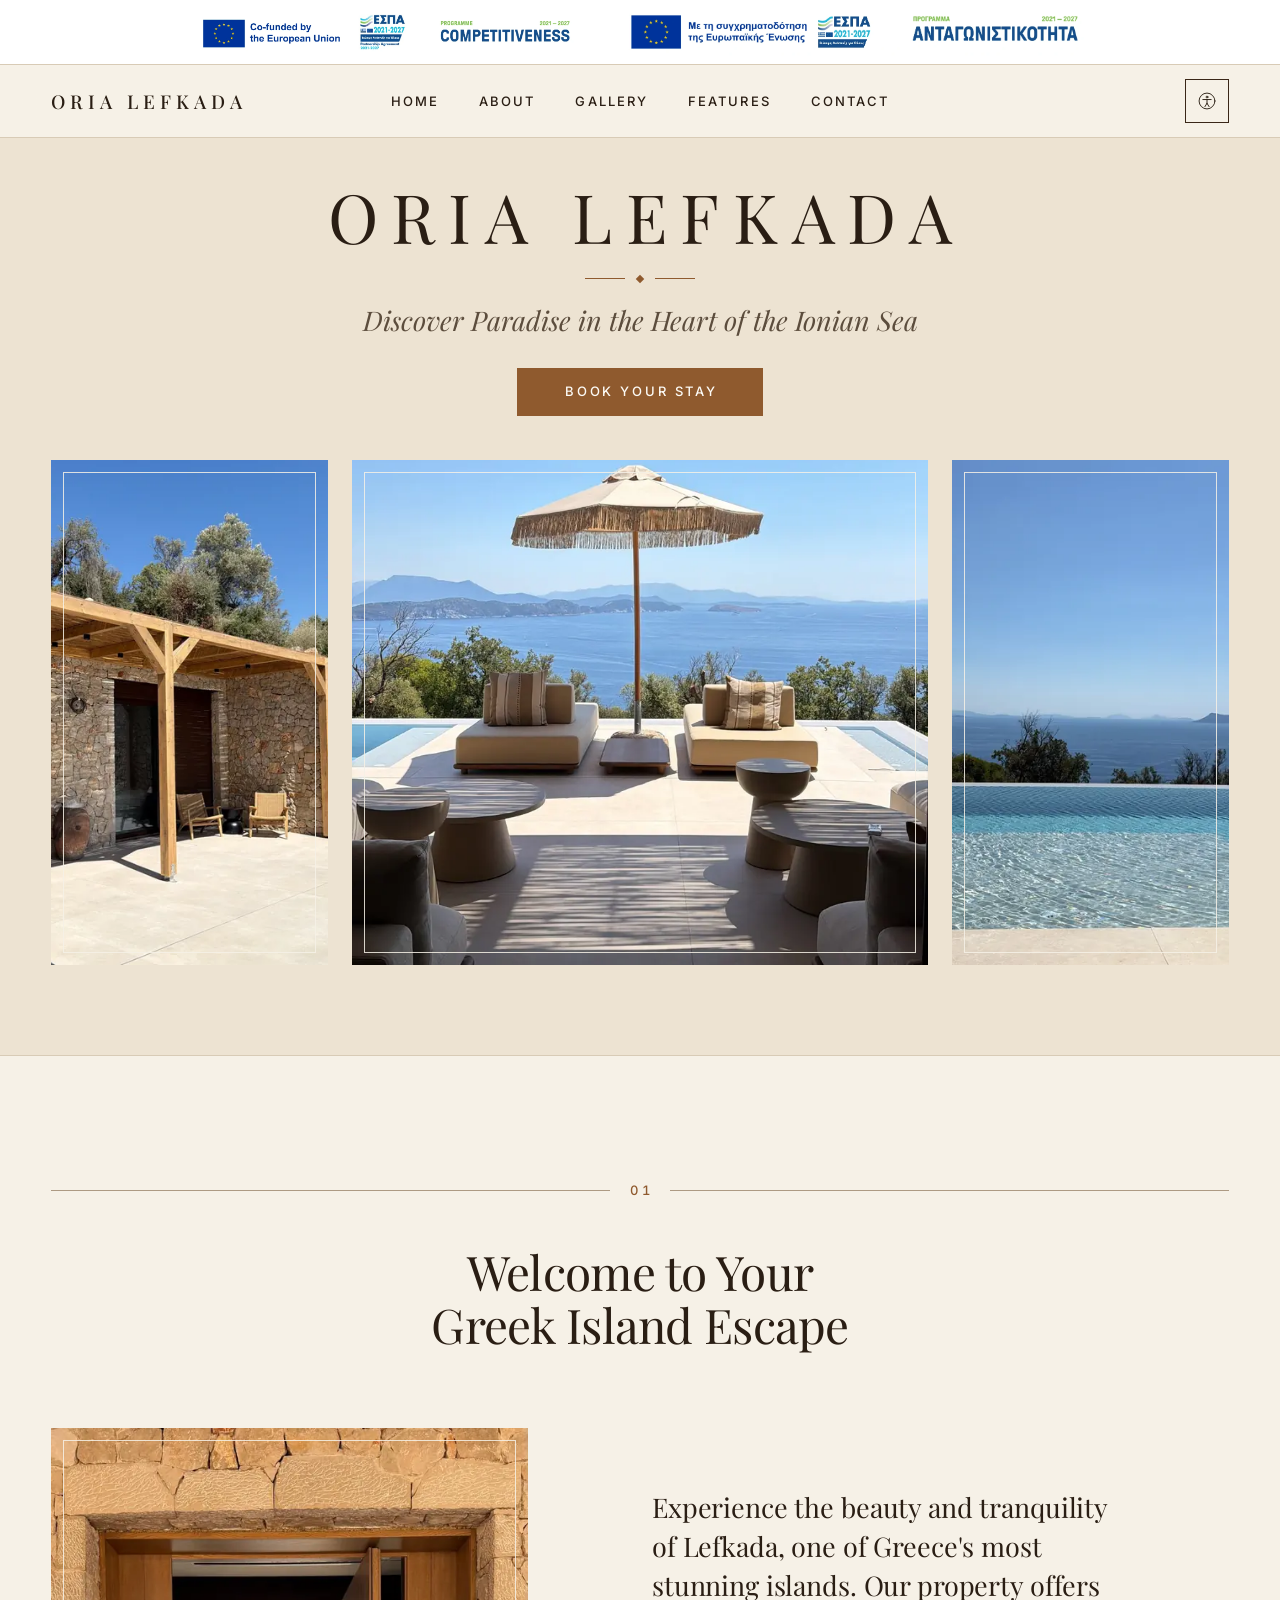
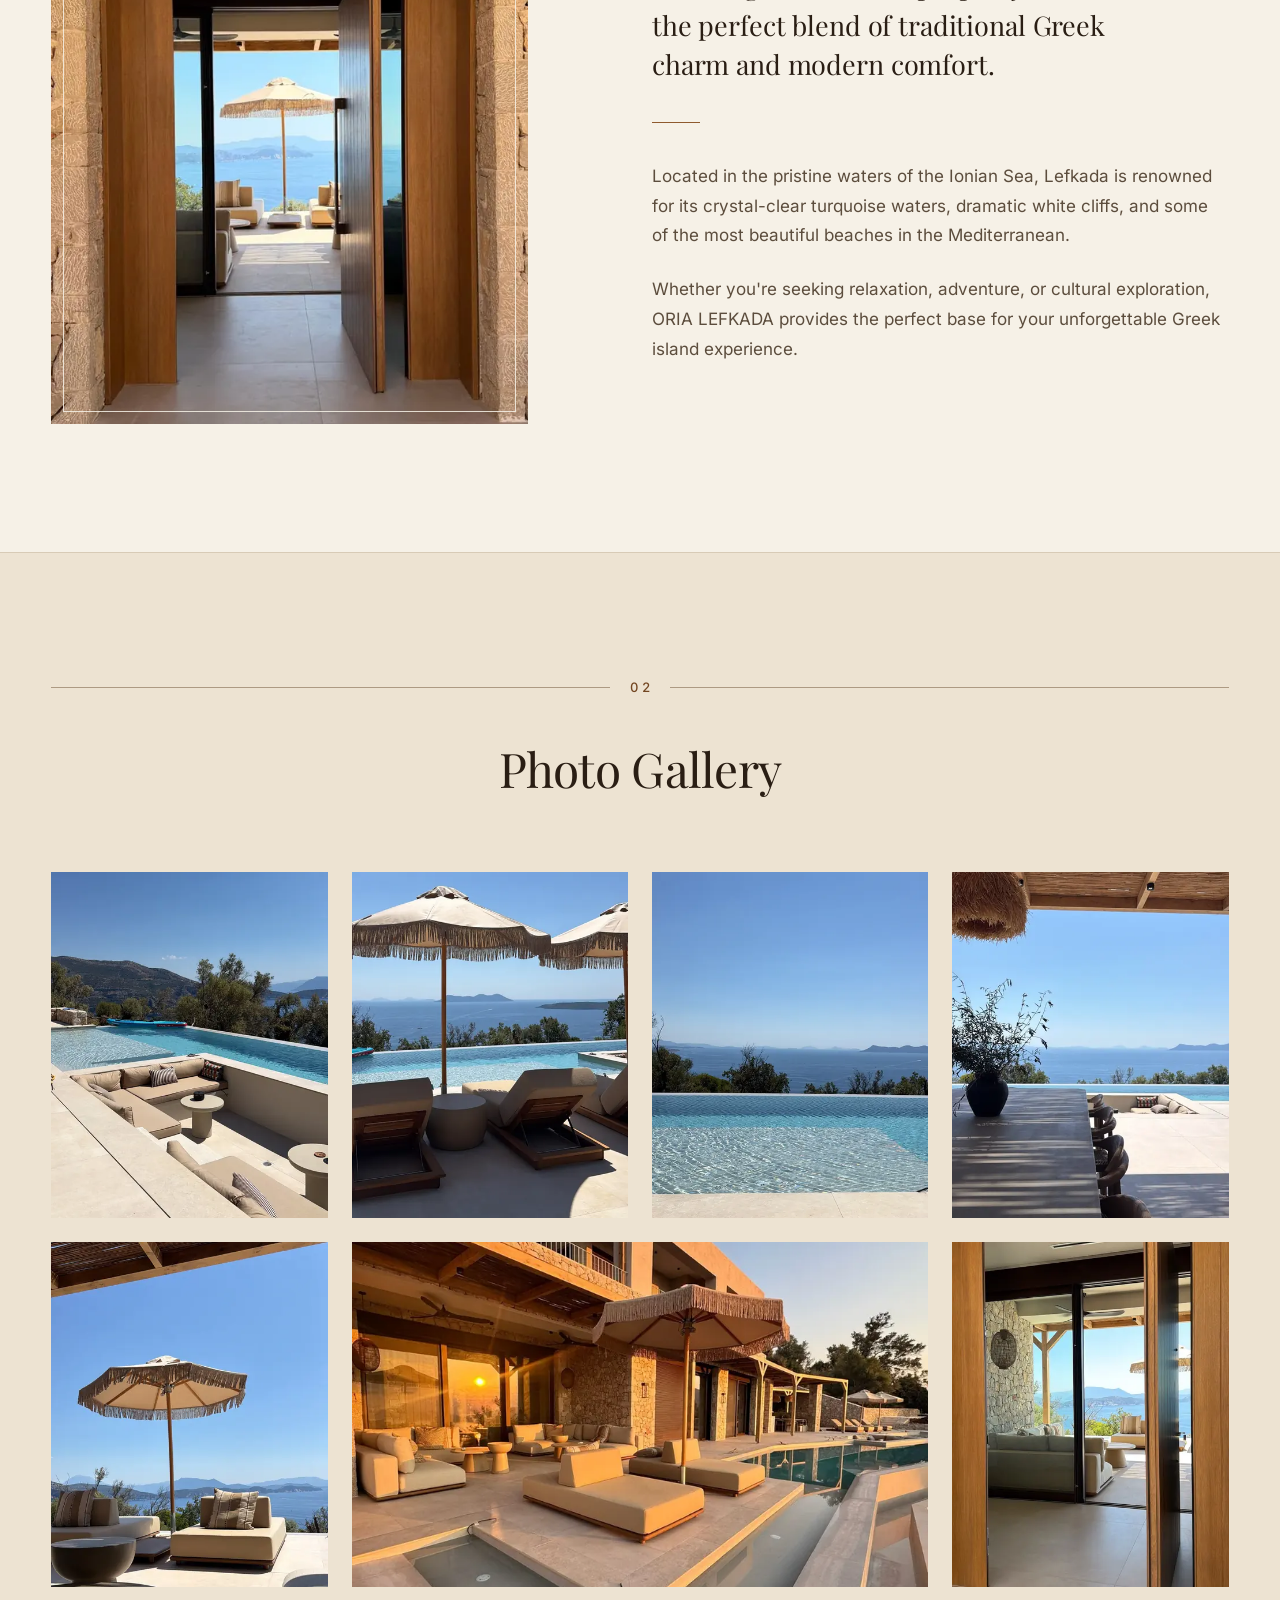
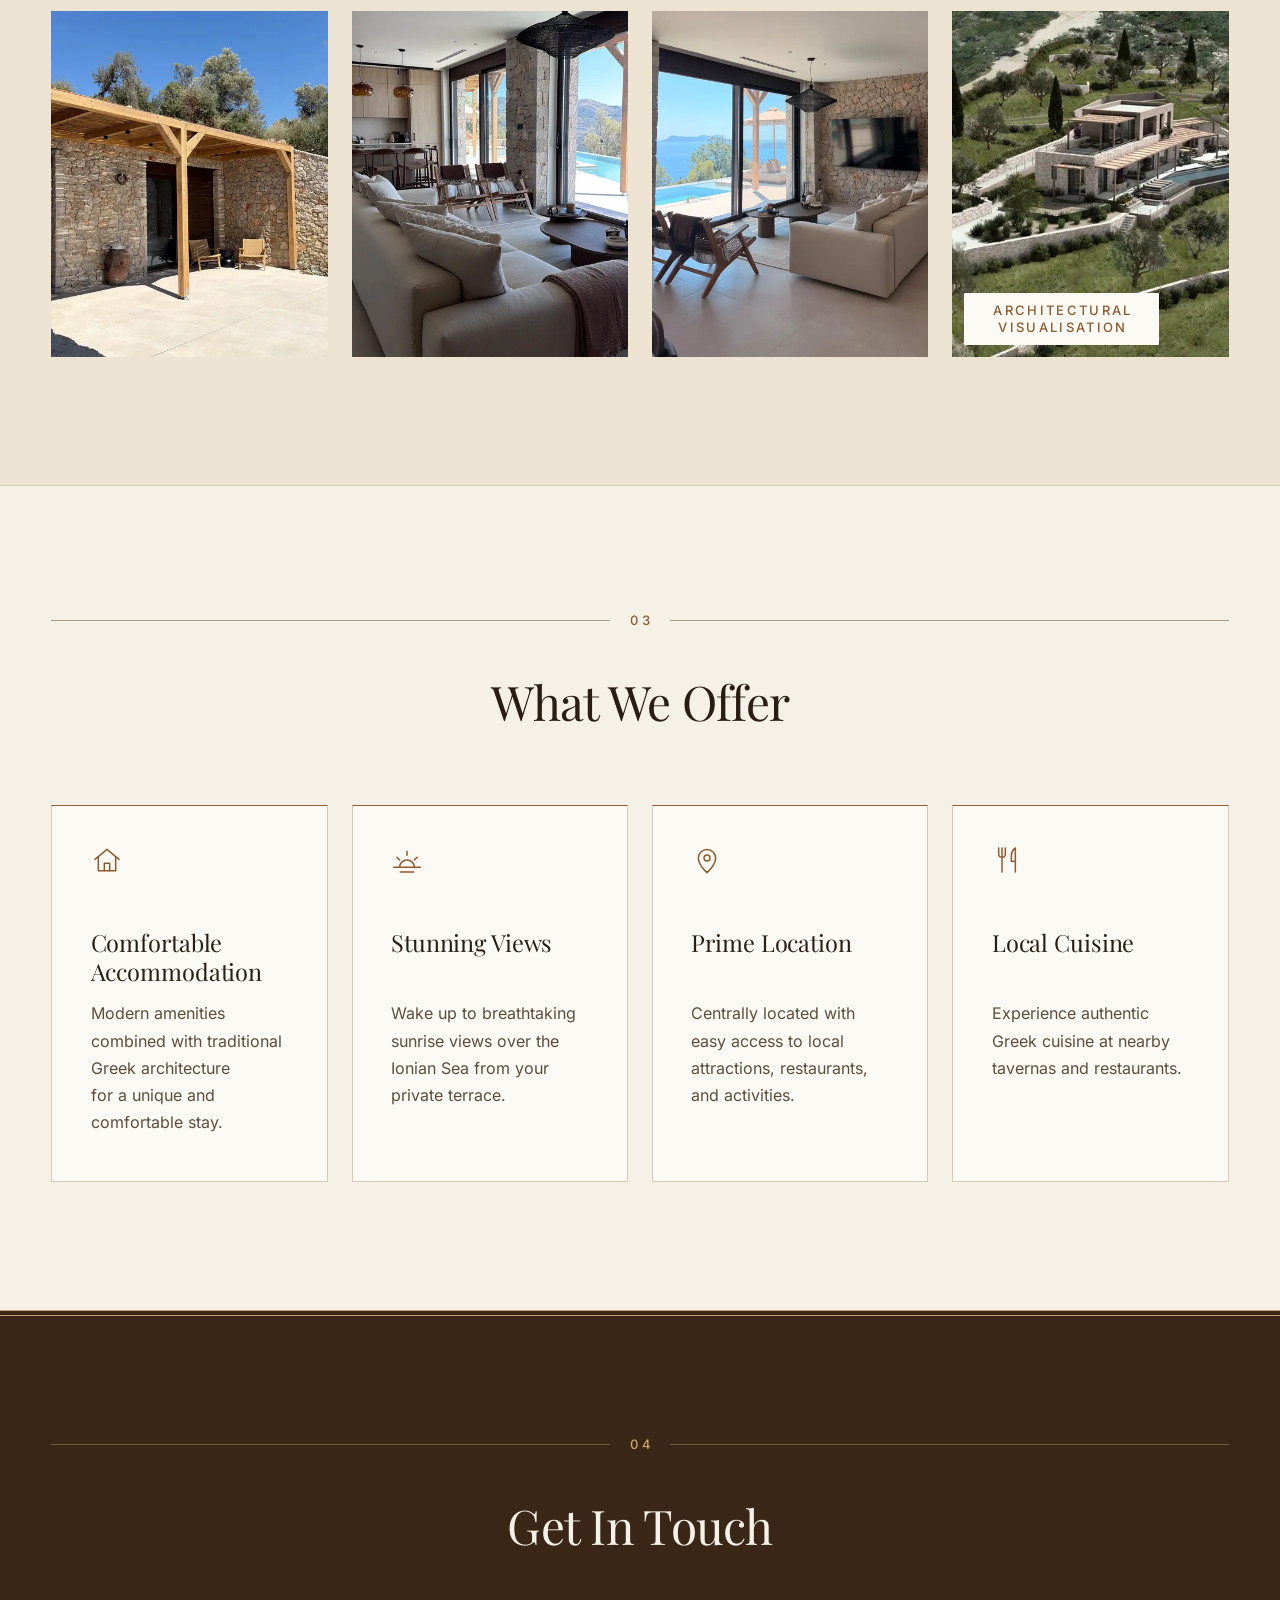
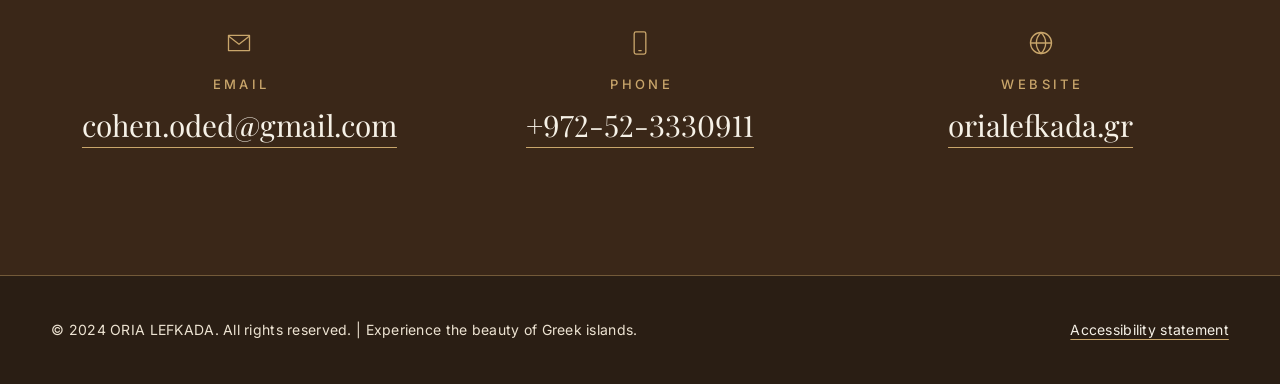
==== commit 9f76782f: "Add the EU funding banner required by the ESPA grant The villa's grant (ESPA 2021-2027, programme "C" ====
--- a/index.html
+++ b/index.html
@@ -36,6 +36,32 @@
 </head>
 <body>
     <a class="skip-link" href="#main">Skip to main content</a>
+
+    <!--
+        EU FUNDING BANNER — required by the ESPA 2021-2027 publicity rules for the villa's grant
+        (Competitiveness 2021-2027). It must stay on the home page, visible WITHOUT SCROLLING on
+        phones as well as computers: do not move it further down the page. Each banner opens its
+        project poster, as the programme consultant instructed. Assets: images/espa-banner-*.webp/png,
+        docs/espa-poster-*.pdf.
+    -->
+    <aside class="funding-strip" aria-label="EU funding">
+        <div class="container funding-strip__inner">
+            <a class="funding-strip__link" href="docs/espa-poster-en.pdf" type="application/pdf" hreflang="en">
+                <picture>
+                    <source type="image/webp" srcset="images/espa-banner-en.webp">
+                    <img src="images/espa-banner-en.png" width="1401" height="177" decoding="async"
+                         alt="Co-funded by the European Union, Partnership Agreement 2021–2027, Competitiveness Programme 2021–2027. Project poster in English (PDF, 700 KB)">
+                </picture>
+            </a>
+            <a class="funding-strip__link" href="docs/espa-poster-el.pdf" type="application/pdf" hreflang="el" lang="el">
+                <picture>
+                    <source type="image/webp" srcset="images/espa-banner-el.webp">
+                    <img src="images/espa-banner-el.png" width="1401" height="146" decoding="async"
+                         alt="Με τη συγχρηματοδότηση της Ευρωπαϊκής Ένωσης, ΕΣΠΑ 2021-2027, Πρόγραμμα «Ανταγωνιστικότητα 2021-2027». Αφίσα του έργου στα ελληνικά (PDF, 1,9 MB)">
+                </picture>
+            </a>
+        </div>
+    </aside>
 
     <!-- Header -->
     <header class="site-header">
@@ -396,21 +422,6 @@
 
     </main>
 
-    <!--
-        FUNDING BANNER SLOT — fill in once the programme's consultant supplies the assets.
-        1. Save the banner as images/funding-banner-en.jpg and the project PDF as docs/funding-en.pdf
-        2. Remove this comment wrapper (keep the <aside>), and write the banner's wording into the alt text.
-
-    <aside class="funding" aria-label="Programme funding">
-        <div class="container">
-            <a href="docs/funding-en.pdf">
-                <img src="images/funding-banner-en.jpg" width="600" height="120"
-                     alt="[Replace with the exact wording shown on the banner] (PDF)">
-            </a>
-        </div>
-    </aside>
-    -->
-
     <!-- Footer -->
     <footer class="site-footer">
         <div class="container site-footer__inner">
--- a/css/styles.css
+++ b/css/styles.css
@@ -674,8 +674,8 @@
         top: 100%;
         left: 0;
         right: 0;
-        max-height: calc(100vh - var(--header-offset));
-        max-height: calc(100dvh - var(--header-offset));
+        max-height: calc(100vh - var(--drop-top, var(--header-offset)));
+        max-height: calc(100dvh - var(--drop-top, var(--header-offset)));
         overflow-y: auto;
         padding: 0.5rem var(--gutter) 1.5rem;
         background: var(--limestone); /* solid: never see-through */
@@ -715,8 +715,8 @@
     right: var(--gutter);
     z-index: 10;
     width: min(22rem, 100% - 2 * var(--gutter));
-    max-height: calc(100vh - var(--header-offset) - 1.5rem);
-    max-height: calc(100dvh - var(--header-offset) - 1.5rem);
+    max-height: calc(100vh - var(--drop-top, var(--header-offset)) - 1.5rem);
+    max-height: calc(100dvh - var(--drop-top, var(--header-offset)) - 1.5rem);
     overflow-y: auto;
     padding: 1.75rem 1.5rem 1.5rem;
     border: 1px solid var(--walnut);
@@ -1331,15 +1331,47 @@
     text-decoration-thickness: 2px;
 }
 
-/* ---------- Funding banner (hidden until the programme assets are added) ---------- */
-.funding {
-    padding-block: var(--space-4);
-    background: var(--plaster);
-    border-top: 1px solid var(--rule);
-    text-align: center;
-}
-.funding a { display: inline-block; }
-.funding img { width: auto; max-height: 6rem; }
+/* ---------- EU funding strip (ESPA 2021-2027 publicity requirement) ----------
+   Legally it must be on the home page and visible without scrolling on any device,
+   so it sits above the header rather than in the page flow. Pure white ground:
+   the EU emblem is specified on white, and the banners' artwork is white-backed.
+   Both banners share one height so the two emblems read at the same size; on narrow
+   screens that height is capped by the wider (Greek) banner's aspect ratio (9.6:1)
+   so neither is ever squeezed. Each link is at least 44px tall. */
+.funding-strip {
+    background: #FFFFFF;
+    border-bottom: 1px solid var(--rule);
+}
+.funding-strip__inner {
+    --banner-h: min(3rem, calc((100vw - 2 * var(--gutter)) / 9.8));
+    display: flex;
+    flex-wrap: wrap;
+    align-items: center;
+    justify-content: center;
+    gap: 0 clamp(1.5rem, 4vw, 3rem);
+    padding-block: 0.5rem;
+}
+.funding-strip__link {
+    display: flex;
+    align-items: center;
+    justify-content: center;
+    min-height: 2.75rem;
+    max-width: 100%;
+}
+.funding-strip__link img {
+    width: auto;
+    height: var(--banner-h);
+    max-width: 100%;
+    object-fit: contain;
+}
+/* Short screens (a phone held sideways): slightly smaller banners fit side by side,
+   so the strip takes one row instead of stacking into a third of the screen. */
+@media (max-height: 32em) {
+    .funding-strip__inner { --banner-h: min(2.5rem, calc((100vw - 2 * var(--gutter)) / 9.8)); }
+}
+@media (hover: hover) {
+    .funding-strip__link:hover { box-shadow: inset 0 -2px 0 var(--timber); }
+}
 
 /* ---------- Footer: the espresso plinth under the walnut band ---------- */
 .site-footer {
